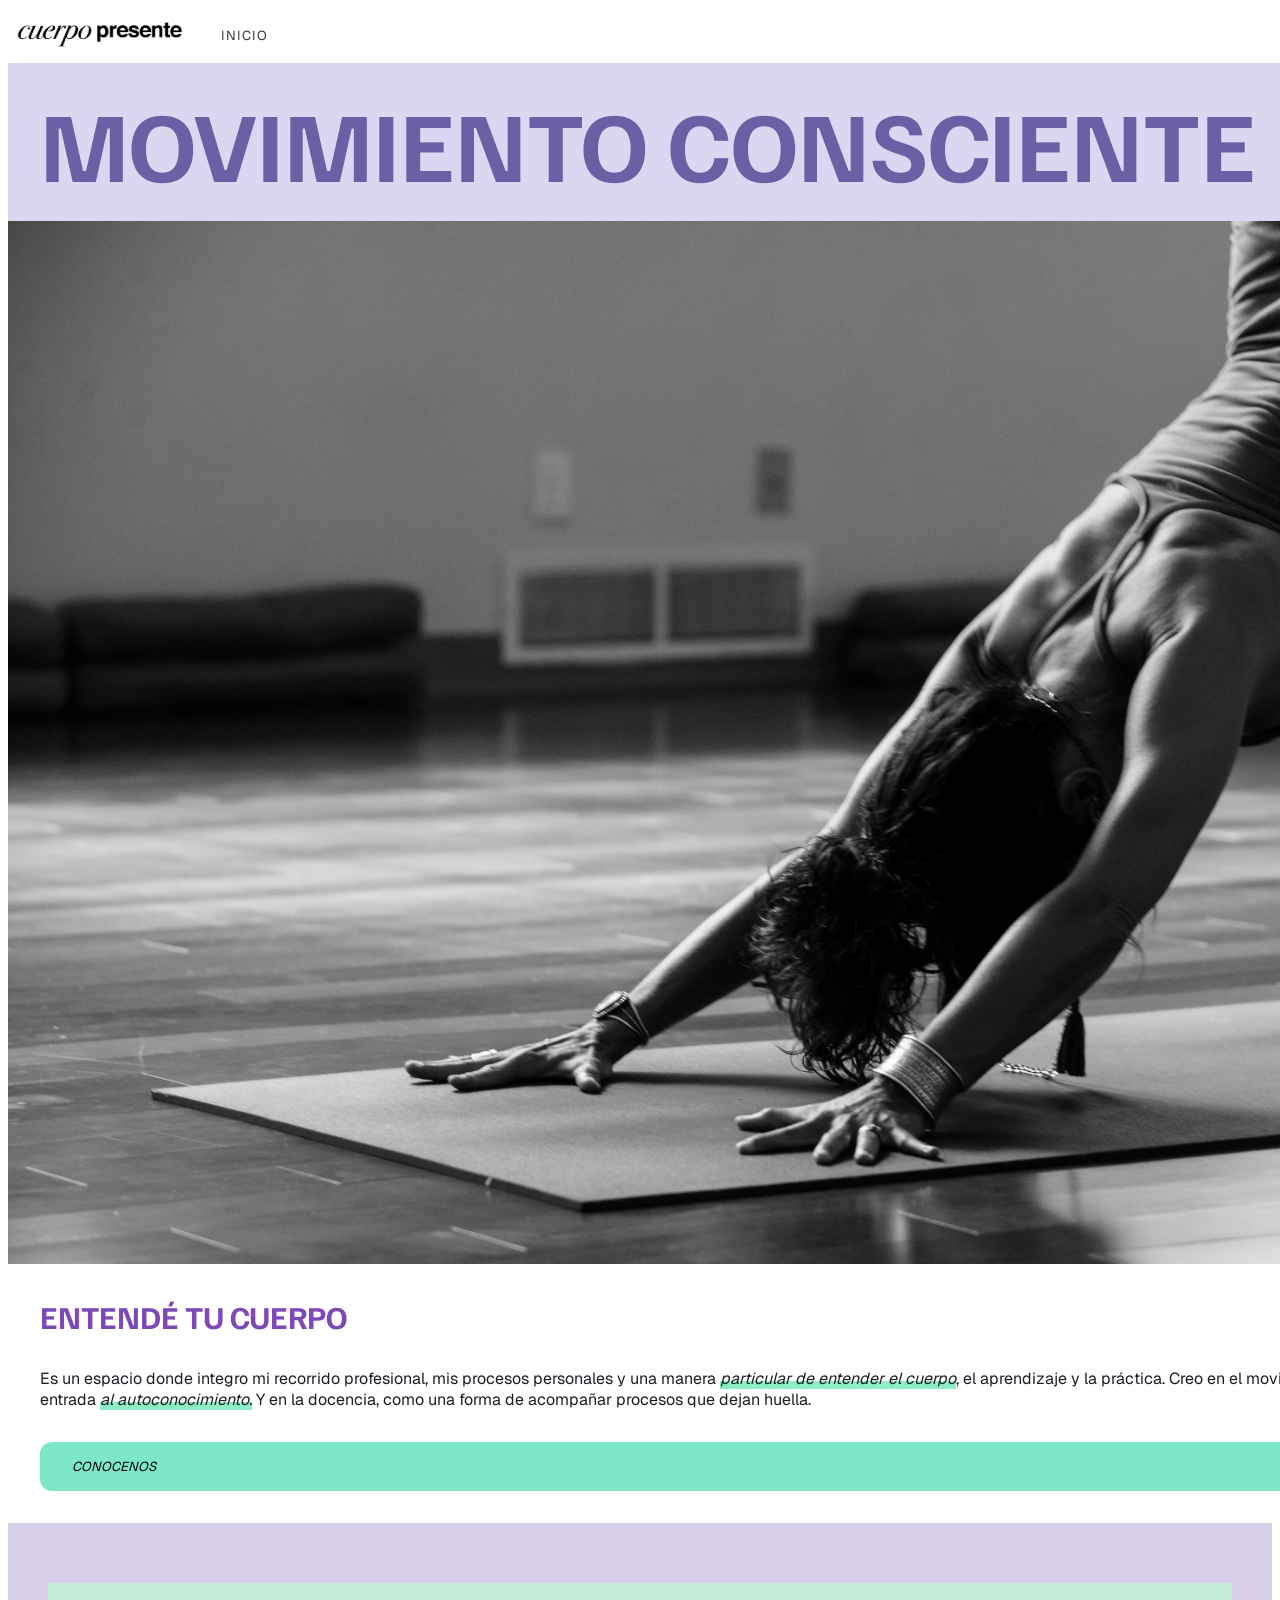
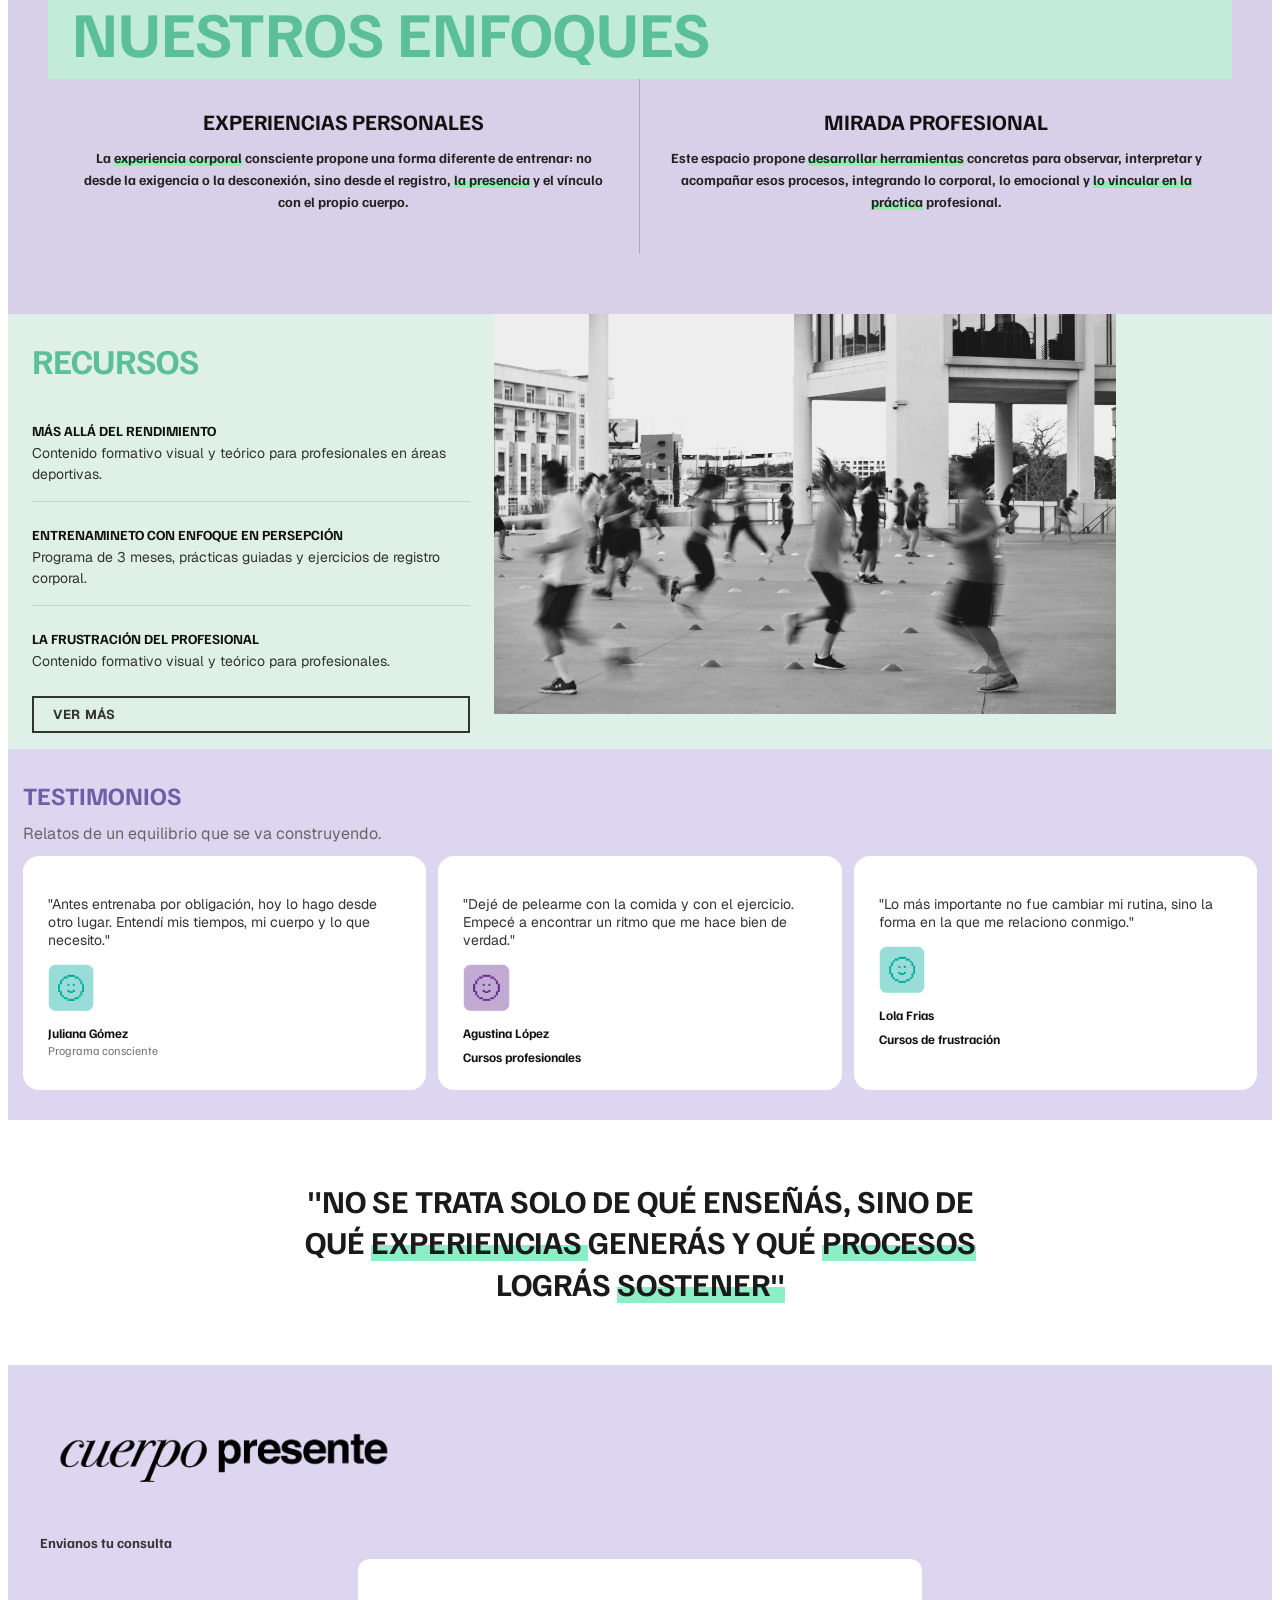
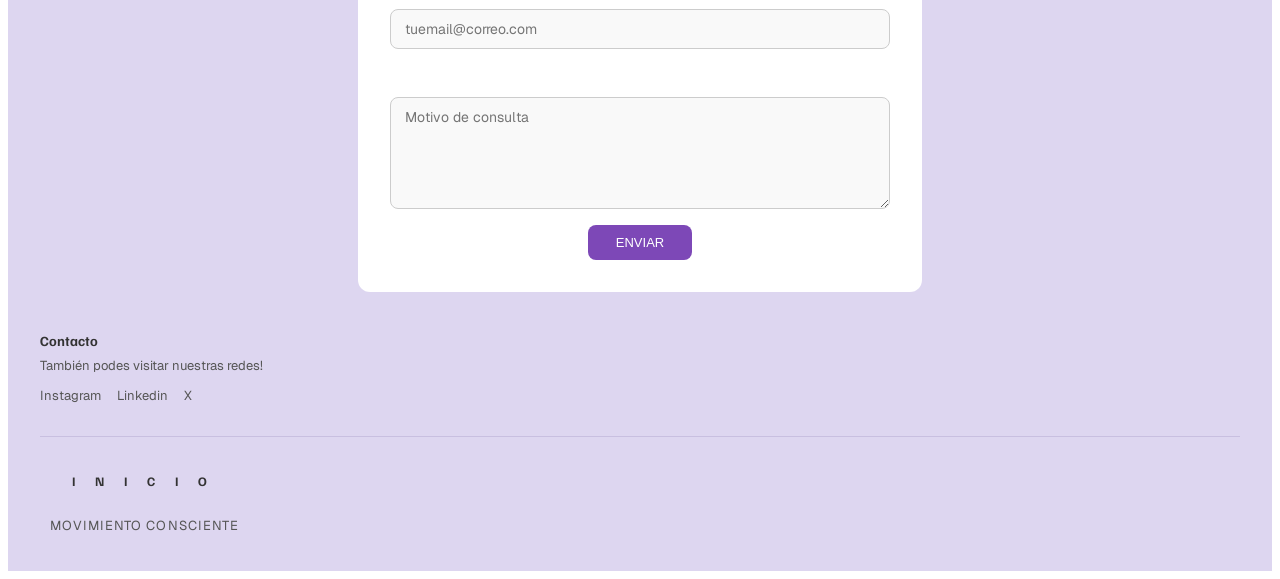
==== index.html @ edbba6b6 "Update index.html" ====
<!DOCTYPE html>
<html lang = "es">
    <head>
        <meta charset = "UTF-8">
        <title>cuerpo presente</title>
        <link rel="stylesheet" href="estilos.css">
    </head>
    <body> 
        <header>
              <div id="logo"> 
              <a href="index.html"> <img src="img/logocuerpo-01.png" width="auto" height="50" alt="logo cuerpo presente">  </a> 
                   </div>
           <nav>
               <ul>
            <li> <a href= "index.html"> Inicio </a></li>
             <li> <a href= "nosotros/indexnosotros.html">  Contenidos  </a></li>
             <li><a id= "archivocarpeta" href= "agenda/indexagenda.html"> Agenda </a></li>
                </ul>
            </nav>
         
        </header>
        <main>
         <section id="movimiento">
  <h1>Movimiento consciente</h1>

  <div class="mov-contenido">
    <img id="imagenmov" src="img/ginny-rose-stewart-UxkcSzRWM2s-unsplash.jpg" alt="yoga">

    <div class="mov-texto">
      <h3>Entendé tu cuerpo</h3>
      <p>Es un espacio donde integro mi recorrido profesional, mis procesos personales y una manera <em> particular de entender el cuerpo</em>, el aprendizaje y la práctica.
Creo en el movimiento como una puerta de entrada <em> al autoconocimiento.</em> Y en la docencia, como una forma de acompañar procesos que dejan huella.</p>
      <a class="destacado" href="nosotros/indexnosotros.html">Conocenos</a>
    </div>
  </div>
</section>
          <section id="nuestros">
         <h2> Nuestros enfoques</h2>
        
            <h3> Experiencias personales</h3>
            <p> La <em> experiencia corporal</em> consciente propone una forma diferente de entrenar: no desde la exigencia o la desconexión, sino desde el registro, <em> la presencia</em> y el vínculo con el propio cuerpo.</P>
            <h3> Mirada profesional</h3>
            <p> Este espacio propone <em class="subrayado"> desarrollar herramientas</em> concretas para observar, interpretar y acompañar esos procesos, integrando lo corporal, lo emocional y <em> lo vincular en la práctica</em> profesional.</p>
          </section>
            
                <section id="recursos">
  <h3>Recursos</h3>

  <h4>Más allá del rendimiento</h4>
  <p>Contenido formativo visual y teórico para profesionales en áreas deportivas.</p>
  <hr>
  <h4>entrenamineto con enfoque en persepción</h4>
  <p>Programa de 3 meses, prácticas guiadas y ejercicios de registro corporal.</p>
  <hr>
  <h4>La frustración del profesional</h4>
  <p>Contenido formativo visual y teórico para profesionales.</p>
  <a href="nosotros/indexnosotros.html">Ver más</a>

  <img id="recursosimagen" src="img/morgan-von-gunten-F8Mr6w3XS0Q-unsplash.jpg" width="auto" height="150" alt="imagen ejercicio grupal movimiento">
</section>
        
              
         
<section id="testimonios">
  <h3>Testimonios</h3>
  <p>Relatos de un equilibrio que se va construyendo.</p>

  <div>
    <p>"Antes entrenaba por obligación, hoy lo hago desde otro lugar. Entendí mis tiempos, mi cuerpo y lo que necesito."</p>
    <img src="img/caritas-02.png" width="auto" height="50" alt="carita sonriente">
    <h6>Juliana Gómez</h6>
    <h5>Programa consciente</h5>
  </div>

  <div>
    <p>"Dejé de pelearme con la comida y con el ejercicio. Empecé a encontrar un ritmo que me hace bien de verdad."</p>
    <img src="img/caritas-03.png" width="auto" height="50" alt="carita sonriente">
    <h6>Agustina López</h6>
    <h6>Cursos profesionales</h6>
  </div>

  <div>
    <p>"Lo más importante no fue cambiar mi rutina, sino la forma en la que me relaciono conmigo."</p>
    <img src="img/caritas-02.png" width="auto" height="50" alt="carita sonriente">
    <h6>Lola Frias</h6>
    <h6>Cursos de frustración</h6>
  </div>

</section>
         
      <section id="frase">
        <p> "No se trata solo de qué enseñás, sino de qué <em> experiencias </em> generás y qué <em> procesos </em> lográs <em> sostener"</em></p>
    </section>   
    </main>
        <footer> 
       
           <a href="index.html"> <img src ="img/logocuerpo-01.png" width="auto" height="100" alt="logo"></img> </a>
            <h4> Envianos tu consulta</h4>
                    <form action="https://formspree.io/f/{YOUR_FORM_ID}" method="POST" novalidate>
              <label for="email"></label> <br>
              <input type="email" id="email" name="email" placeholder="tuemail@correo.com" required><br><br>
            
              <label for="message"></label> <br>
              <textarea id="message" name="message" rows="5" placeholder="Motivo de consulta" required></textarea>
            
              <button type="submit">Enviar</button>
            </form>    
               <h4> Contacto</h4> <p> También podes visitar nuestras redes!</p>
         <ul>
         <li> <a href="https://www.instagram.com/cuerpopresente_/" target="_blank"> Instagram </a></li>
         <li> <a href="https://www.instagram.com/cuerpopresente_/" target="_blank"> Linkedin </a></li>
         <li> <a href="https://www.instagram.com/cuerpopresente_/" target="_blank"> X </a></li>
         </ul>
                <nav id="footer">
            <ul> 
                <li> <a href="index.html"> Inicio </a>
                <ul> 
                    <li> <a href="#movimiento"> Movimiento consciente </a></Li>
                    <li> <a href="#nuestros">Nuestros enfoques  </a></li>
                    <li> <a href="#recursos">Recursos  </a></li>
                    <li> <a href="#testimonios"> Testimonios  </a></li>
                </ul></li>
                <Li><a href="nosotros/indexnosotros.html"> Contenidos </a>
              </Li>
                   </Li>
                 <Li> <a href="agenda/indexagenda.html"> Agenda  </a>
                </Li>
            </ul>
                </nav>           
        </footer>
     </body>
    
</html>
---- estilos.css ----
/* comentarios */
@import url('https://fonts.googleapis.com/css2?family=Familjen+Grotesk:ital,wght@0,400..700;1,400..700&family=Geist:wght@100..900&display=swap');
/*regla de estilos- normas elijo con selector y le doy estilo
selector { 
propiedad: valor;
propiedad: valor;
} */

/*movile*/

#logo {
  display: flex;
  align-items: center;
}

/*nav*/
.bar {
  display: block;
  width: 22px;
  height: 2px;
  padding: 10px 10px;
}
.nav-menu {
  max-height: 0;
  overflow: hidden;
}

/* movimiento */
#movimiento h1 { 
  background-color: #ddd6f0;
  color: #6b5fa6;
  font-size: 20px;
  font-weight: 900;
  text-transform: uppercase;
  margin:20px;
  padding: 16px 32px;
}
.mov-contenido {
  display: grid;
  flex-direction: row;
}

#imagenmov {
  width: 100%;
  object-fit: cover;
  filter: grayscale(100%);
  display: block;
  object-fit: scale-down;
  object-position: top;
  justify-content: flex-start;

}
.mov-texto {
  padding: 32px;
  display: flex;
  flex-direction: row;
  justify-content: center;
  gap: 16px;
}
#movimiento h3 {
  font-size: 16px;
  font-weight: 900;
  text-transform: uppercase;
  margin: 0;
}
#movimiento em { box-shadow: inset 0 -0.5em 0 0 #8beeC5; }
#movimiento a {
  display: inline-block;
  background-color: #7de8c8;
  color: #000;
  font-size: small;
  text-transform: uppercase;
  padding: 16px 32px;
  border-radius: 12px;
  align-self: flex-start;
}




/*desktop*/
/*agrupacion sectores*/
h1 , h2, h3, h4, h5, h6 {
  color: rgb(125, 72, 183);
  
    font-family: "Familjen Grotesk", sans-serif;
}
header {

  display: flex;
  align-items: center;
  justify-content: space-between;
}

#logo {
  display: flex;
  align-items: center;
}

nav ul { min-width: 1500px;
  display: flex;
  list-style: none;
  margin: 0;
  padding: 0;
}

nav ul li a {min-width: 1500px;
  display: block;
  padding: 12px 32px;
  font-size: 13px;
  letter-spacing: 0.08em;
  text-transform: uppercase;
  text-decoration: none;
  color: #333;
  white-space: nowrap;
}

nav ul li a:hover {min-width: 1500px;
  color: #666;
}

nav ul li a#archivocarpeta {min-width: 1500px;
  background-color: rgba(139, 238, 197, 1);
  border-radius: 8px;
  color: #054035;
  font-weight: 500;
}

/* movimiento */
#movimiento h1 {min-width: 1500px;
  background-color: #ddd6f0;
  color: #6b5fa6;
  font-size: 100px;
  font-weight: 900;
  text-transform: uppercase;
  margin: 0;
  padding: 16px 32px;
}
.mov-contenido {min-width: 1500px;
  display: grid;
  flex-direction: column;
}

#imagenmov {min-width: 1500px;
  width: 100%;
  height: 100%;
  object-fit: cover;
  filter: grayscale(100%);
  display: block;
}

.mov-texto {min-width: 1500px;
  padding: 32px;
  display: flex;
  flex-direction: column;
  justify-content: center;
  gap: 16px;
}
#movimiento h3 {min-width: 1500px;
  font-size: 32px;
  font-weight: 900;
  text-transform: uppercase;
  margin: 0;
}
#movimiento em { box-shadow: inset 0 -0.5em 0 0 #8beeC5; }
#movimiento a {min-width: 1500px;
  display: inline-block;
  background-color: #7de8c8;
  color: #000;
  font-size: small;
  text-transform: uppercase;
  padding: 16px 32px;
  border-radius: 12px;
  align-self: flex-start;
}

/* nuestros */
#nuestros {
  display: grid;
  grid-template-columns: 1fr 1fr;
  grid-template-rows: auto auto;
  background-color: #d8d0e8;
}

#nuestros h2 {
  grid-column: 1 / -1;
  grid-row: 1;
  background-color: #c2ecd9;
  color: #5abf9a;
  font-size: 64px;
  font-weight: 900;
  text-transform: uppercase;
  margin: 0;
  padding: 16px 24px;
  line-height: 1;
  text-align: left;
}

#nuestros h3:nth-of-type(1) {
  grid-column: 1;
  grid-row: 2;
  padding: 28px 28px 12px;
  border-right: 1px solid #b0a8c4;
  font-size: 22px;
  font-weight: 900;
  text-transform: uppercase;
  color: #111;
  margin: 0;
}

#nuestros p:nth-of-type(1) {
  grid-column: 1;
  grid-row: 3;
  padding: 0 28px 40px;
  border-right: 1px solid #b0a8c4;
  font-size: 14px;
  color: #222;
  margin: 0;
  line-height: 1.6;
  text-transform: none;
}
/*nth-of-type -- a cual de los h responde*/
#nuestros h3:nth-of-type(2) {
  grid-column: 2;
  grid-row: 2;
  padding: 28px 28px 12px;
  font-size: 22px;
  font-weight: 900;
  text-transform: uppercase;
  color: #111;
  margin: 0;
}

#nuestros p:nth-of-type(2) {
  grid-column: 2;
  grid-row: 3;
  padding: 0 28px 40px;
  font-size: 14px;
  color: #222;
  margin: 0;
  line-height: 1.6;
  text-transform: none;
}


#nuestros em {
  box-shadow: inset 0 -0.5em 0 0 rgba(139, 238, 179, 1); 
}

/* recursos */
#recursos {
  display: grid;
  grid-template-columns: 1fr 1.6fr;
  background-color: #dff0e8;
  grid-template-rows: auto;
}

#recursos h3 {
  color: #5abf9a;
  font-size: 35px;
  font-weight: 900;
  text-transform: uppercase;
  margin: 0;
  padding: 24px;
  grid-column: 1;
}

#recursos h4 {
  font-weight: 900;
  text-transform: uppercase;
  font-size: 14px;
  color: #111;
  margin: 0;
  padding: 16px 24px 4px;
  grid-column: 1;
}

#recursos p {
  font-size: 14px;
  color: #333;
  margin: 0;
  line-height: 1.5;
  padding: 0 24px 8px;
  grid-column: 1;
}

#recursos hr {
  border: none;
  border-top: 1px solid #b8d9cb;
  margin: 8px 24px;
  grid-column: 1;
}

#recursos a {
  display: inline-block;
  padding: 8px 19px;
  border: 2px solid #333;
  color: #333;
  font-weight: bold;
  font-size: 13px;
  letter-spacing: 0.05em;
  text-transform: uppercase;
  margin: 16px 24px;
  grid-column: 1;
}

#recursosimagen {
  grid-column: 2;
  grid-row: 1 / 99;
  width: 80%;
  height: 70%;
  object-fit: cover;
  filter: grayscale(100%);
  min-height: 400px;
  display: block;
}

/* testimonio*/
#testimonios {
  background-color: #ddd6f0;
  padding: 30px 15px;
  display: grid;
  grid-template-columns: 1fr 1fr 1fr;
  gap: 12px;
}
#testimonios h3 {
  grid-column: 1 / -1;
  font-size: 25px;
  font-weight: 900;
  color: #6b5fa6;
  margin: 0;
  text-transform:uppercase;
}
#testimonios > p {
  grid-column: 1 / -1;
  color: #666;
  margin: 0;
}
#testimonios > div {
  background: white;
  border-radius: 16px;
  padding: 25px;
}
#testimonios div p { font-size: 14px; color: #333; }
#testimonios div h6 { font-size: 13px; color: #111; margin: 8px 0 0; }
#testimonios div h5 { font-size: 12px; color: #777; font-weight: 400; margin: 2px 0 0; }

/*frase*/
section:has(> p > em) {
  padding: 60px 40px;
  text-align: center;
}
section:has(> p > em) p {
  font-size: clamp(20px, 3vw, 32px);
  font-weight: 700;
  font-family: "Familjen Grotesk", sans-serif;
  color: #1a1a1a;
  line-height: 1.3;
  max-width: 700px;
  margin: 0 auto;
  text-transform: uppercase;
}
section:has(> p > em) em {
  font-style: normal;
  box-shadow: inset 0 -0.5em 0 0 rgb(139, 238, 197,1); }

/* FOOTER */
footer {
  background-color: #ddd6f0;
  padding: 40px 32px 24px;
}

footer > a { display: block; margin-bottom: 24px; }

footer form {
  background: #fff;
  border-radius: 12px;
  padding: 32px;
  max-width: 500px;
  margin: 0 auto 40px;
}

footer input, footer textarea {
  width: 100%;
  padding: 10px 14px;
  border: 1px solid #ccc;
  border-radius: 8px;
  font-family: "Geist", sans-serif;
  font-size: 14px;
  background: #f9f9f9;
  margin-bottom: 12px;
  box-sizing: border-box;
}

footer textarea { resize: vertical; min-height: 80px; }

footer button {
  background-color: #7d48b7;
  color: #fff;
  border: none;
  border-radius: 8px;
  padding: 10px 28px;
  font-size: 13px;
  cursor: pointer;
  text-transform: uppercase;
  display: block;
  margin: 0 auto;
}

/* Contacto + redes (están sueltos antes del #footer) */
footer > h4 {
  font-family: "Familjen Grotesk", sans-serif;
  font-weight: 700;
  font-size: 14px;
  color: #333;
  margin: 0 0 8px;
}

footer > p {
  font-size: 13px;
  color: #555;
  margin: 0 0 12px;
}

footer > ul {
  display: flex;
  gap: 16px;
  padding: 0;
  margin: 0 0 32px;
}

footer > ul li a {
  font-size: 13px;
  color: #555;
}

/* Nav del footer */
#footer {
  background-color: #ddd6f0;
  border-top: 1px solid #c8bfe0;
  padding-top: 24px;
}

#footer > ul {
  display: grid;
  grid-template-columns: 1fr 1fr 1fr;
  gap: 24px;
  padding: 0;
  margin: 0;
}

#footer > ul > li > a {
  font-family: "Familjen Grotesk", sans-serif;
  font-size: 13px;
  font-weight: 700;
  text-transform: uppercase;
  letter-spacing: 20px;
  color: #333;
  display: block;
  margin-bottom: 8px;
    flex-direction: column;
}

#footer > ul > li > ul {
  padding: 5px;
  margin: 5px;
}

#footer > ul > li > ul > li > a {
  font-size: 13px;
  color: #555;
  display: block;
  padding: 3px 0;
}

/* clases */
p {
  color: rgb(31, 27, 36);
 
    font-family: "Geist", sans-serif;
}

a {
  color: rgb(31, 27, 36);
   text-decoration: none;
   font-family: "Geist", sans-serif;
}
/*selector li*/
#arcvhivocarpeta {
  color: rgb(38, 35, 43);
  font-size: 25px;  
  
}
ul{
  color: rgb(38, 35, 43);
  list-style: none;}
.destacado { font-style: oblique; }
.subrayado { box-shadow: inset 0 -0.5em 0 0 rgba(139, 238, 179, 1); }
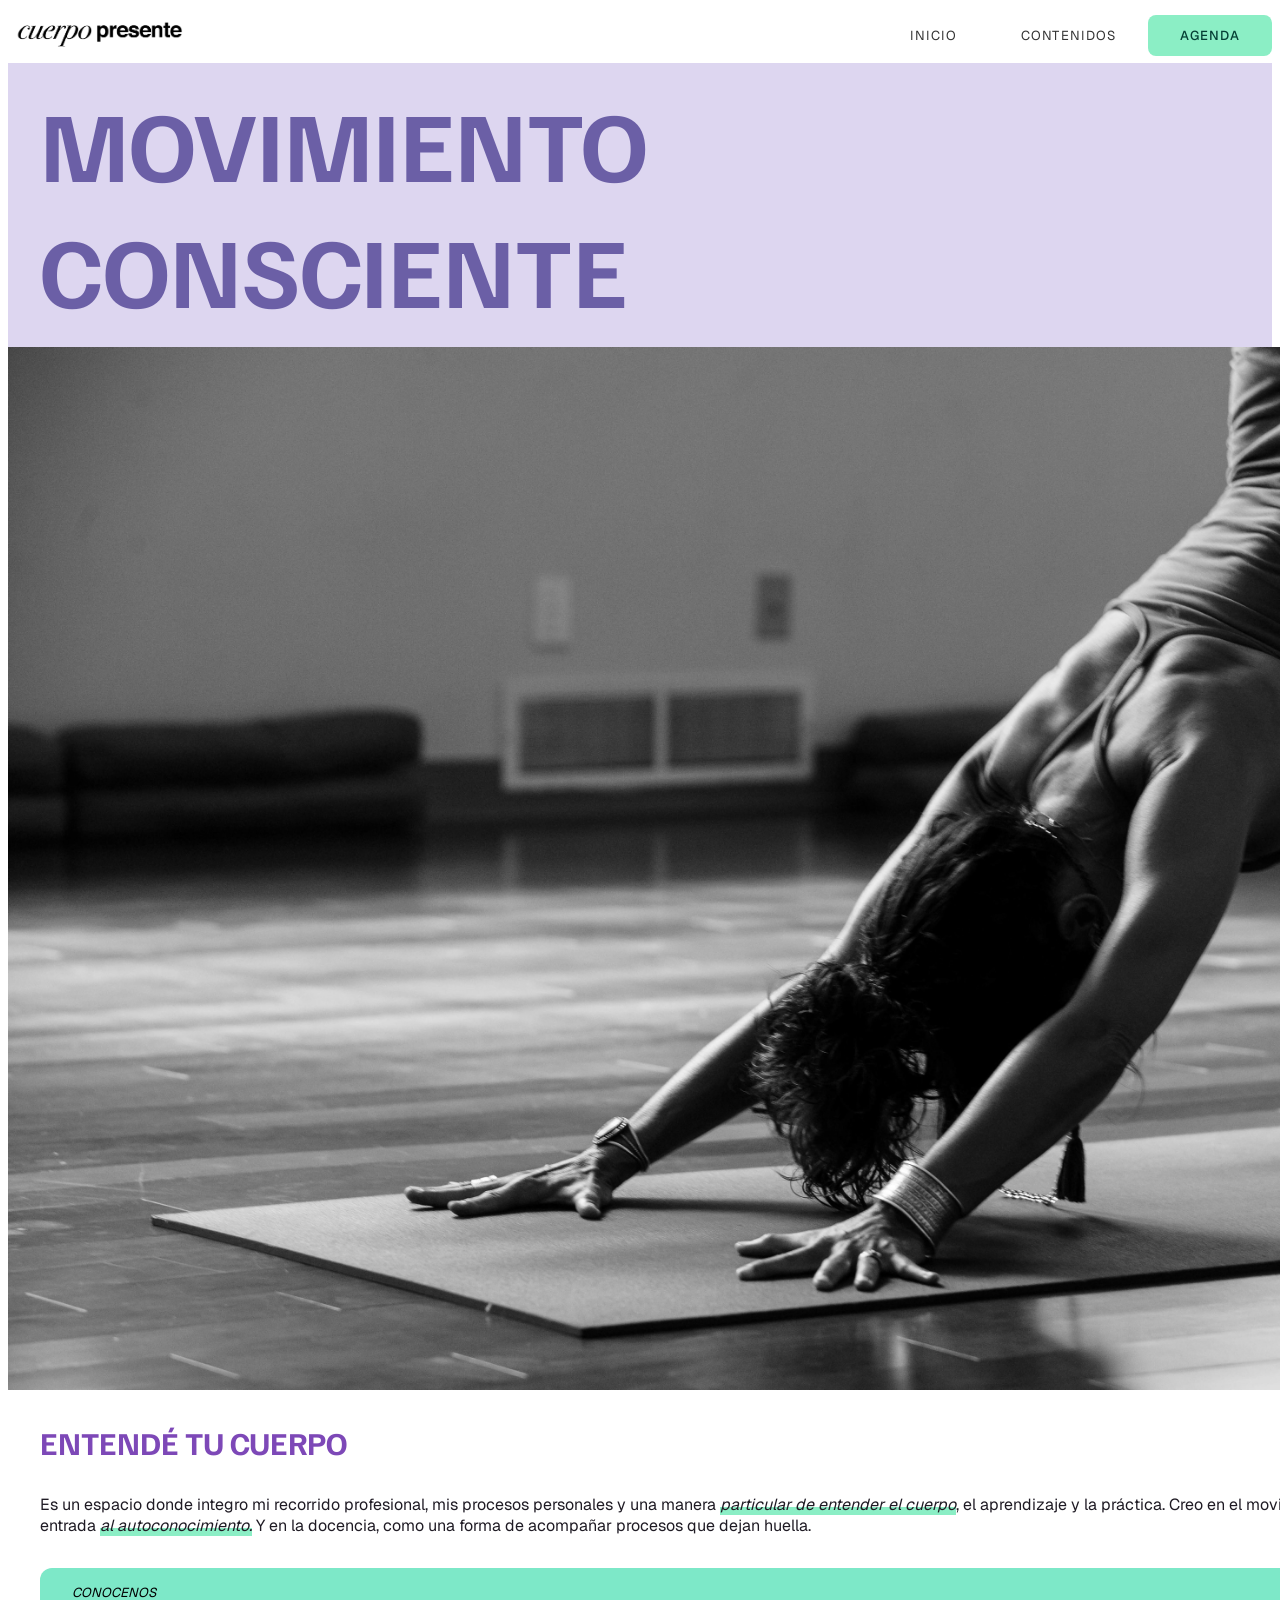
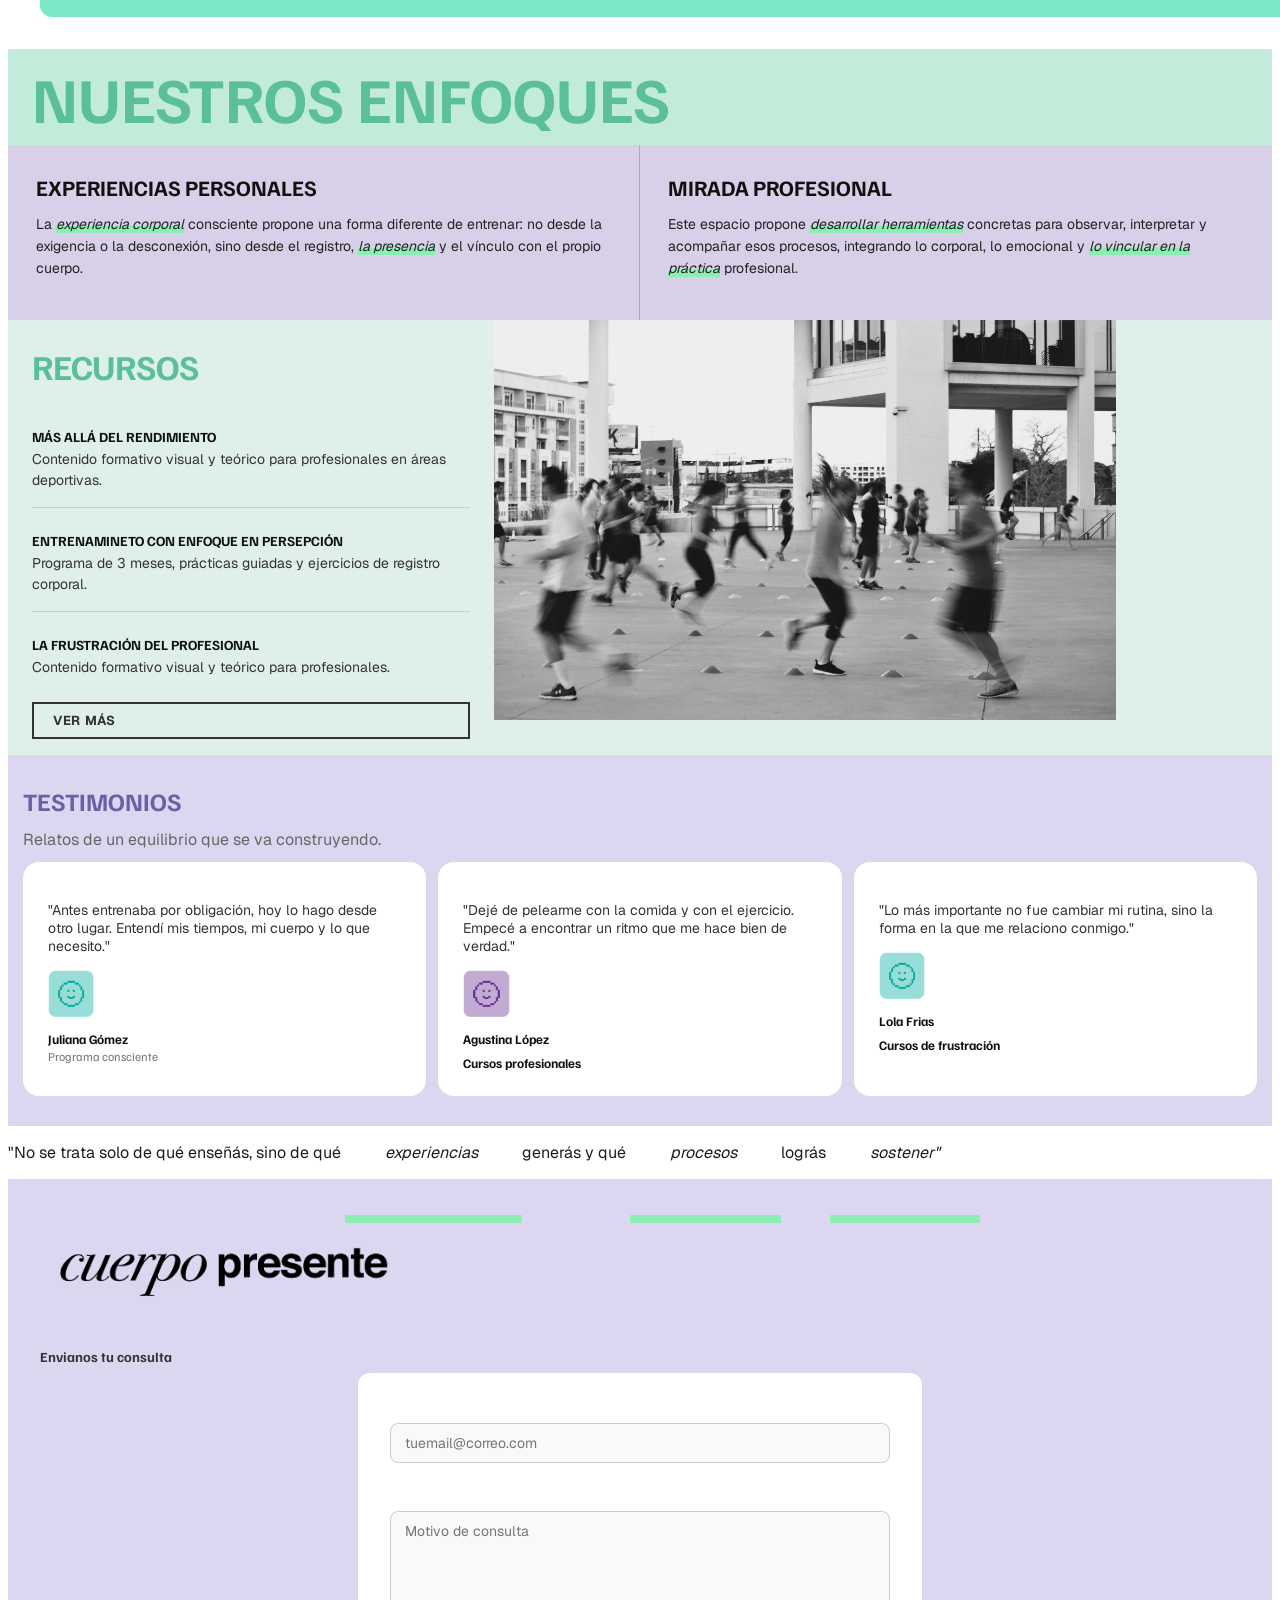
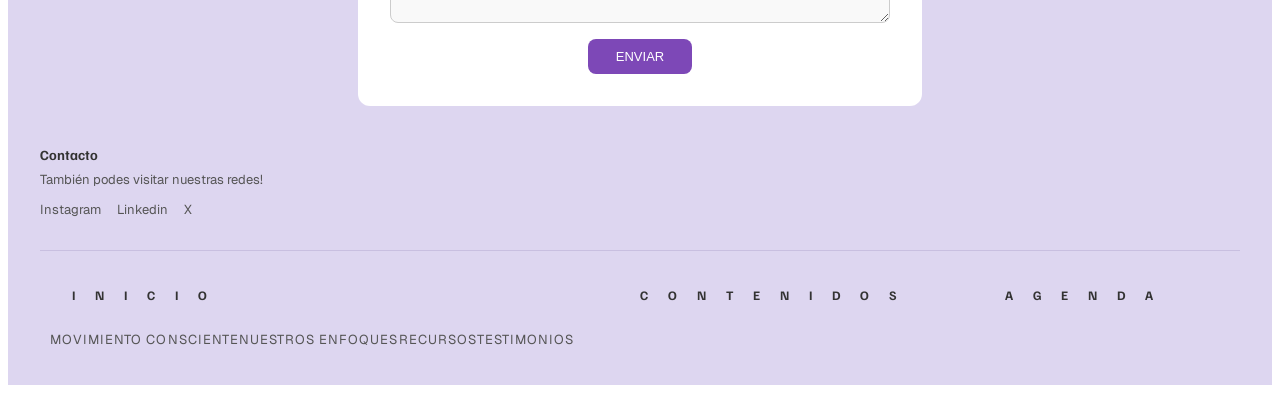
==== commit 749c935f: "meta" ====
--- a/index.html
+++ b/index.html
@@ -4,6 +4,7 @@
         <meta charset = "UTF-8">
         <title>cuerpo presente</title>
         <link rel="stylesheet" href="estilos.css">
+        <meta name="viewport" content="width=device-width, initial-scale=1" />
     </head>
     <body> 
         <header>
--- a/estilos.css
+++ b/estilos.css
@@ -1,30 +1,159 @@
 /* comentarios */
 @import url('https://fonts.googleapis.com/css2?family=Familjen+Grotesk:ital,wght@0,400..700;1,400..700&family=Geist:wght@100..900&display=swap');
+
 /*regla de estilos- normas elijo con selector y le doy estilo
 selector { 
 propiedad: valor;
 propiedad: valor;
 } */
 
+/* clases */
+p {
+  color: rgb(31, 27, 36);
+ 
+    font-family: "Geist", sans-serif;
+}
+
+a {
+  color: rgb(31, 27, 36);
+   text-decoration: none;
+   font-family: "Geist", sans-serif;
+}
+/*selector li*/
+#arcvhivocarpeta {
+  color: rgb(38, 35, 43);
+  font-size: 25px;  
+  
+}
+ul{
+  color: rgb(38, 35, 43);
+  list-style: none;}
+.destacado { font-style: oblique; }
+.subrayado { box-shadow: inset 0 -0.5em 0 0 rgba(139, 238, 179, 1); }
+em {box-shadow: inset 0 -0.5em 0 0 rgba(139, 238, 179, 1); }
+strong { font-weight: 500; font-family: familjen grotesk, sans-serif; color: rgb(38, 35, 43); }
+/*agrupacion sectores*/
+h1 , h2, h3, h4, h5, h6 {
+  color: rgb(125, 72, 183);
+  
+    font-family: "Familjen Grotesk", sans-serif;
+}
+
+
+header {
+
+  display: flex;
+  align-items: center;
+  justify-content: space-between;
+}
+
+#logo {
+  display: flex;
+  align-items: center;
+}
+
+nav ul { 
+  display: flex;
+  list-style: none;
+  margin: 0;
+  padding: 0;
+}
+
+nav ul li a {
+  display: block;
+  padding: 12px 32px;
+  font-size: 13px;
+  letter-spacing: 0.08em;
+  text-transform: uppercase;
+  text-decoration: none;
+  color: #333;
+  white-space: nowrap;
+}
+
+nav ul li a:hover {
+  color: #666;
+}
+
+nav ul li a#archivocarpeta {
+  background-color: rgba(139, 238, 197, 1);
+  border-radius: 8px;
+  color: #054035;
+  font-weight: 500;
+}
+
+/* Contacto + redes (están sueltos antes del #footer) */
+footer > h4 {
+  font-family: "Familjen Grotesk", sans-serif;
+  font-weight: 700;
+  font-size: 14px;
+  color: #333;
+  margin: 0 0 8px;
+}
+
+footer > p {
+  font-size: 13px;
+  color: #555;
+  margin: 0 0 12px;
+}
+
+footer > ul {
+  display: flex;
+  gap: 16px;
+  padding: 0;
+  margin: 0 0 32px;
+}
+
+footer > ul li a {
+  font-size: 13px;
+  color: #555;
+}
+
+/* Nav del footer */
+#footer {
+  background-color: #ddd6f0;
+  border-top: 1px solid #c8bfe0;
+  padding-top: 24px;
+}
+
+#footer > ul {
+  display: grid;
+  grid-template-columns: 1fr 1fr 1fr;
+  gap: 24px;
+  padding: 0;
+  margin: 0;
+}
+
+#footer > ul > li > a {
+  font-family: "Familjen Grotesk", sans-serif;
+  font-size: 13px;
+  font-weight: 700;
+  text-transform: uppercase;
+  letter-spacing: 20px;
+  color: #333;
+  display: block;
+  margin-bottom: 8px;
+    flex-direction: column;
+}
+
+#footer > ul > li > ul {
+  padding: 5px;
+  margin: 5px;
+}
+
+#footer > ul > li > ul > li > a {
+  font-size: 13px;
+  color: #555;
+  display: block;
+  padding: 3px 0;
+}
+
+
+
+
+
+@media (min-width: 200px) {
+  /* Aquí van los estilos para pantallas de escritorio */
 /*movile*/
-
-#logo {
-  display: flex;
-  align-items: center;
-}
-
-/*nav*/
-.bar {
-  display: block;
-  width: 22px;
-  height: 2px;
-  padding: 10px 10px;
-}
-.nav-menu {
-  max-height: 0;
-  overflow: hidden;
-}
-
 /* movimiento */
 #movimiento h1 { 
   background-color: #ddd6f0;
@@ -34,10 +163,11 @@
   text-transform: uppercase;
   margin:20px;
   padding: 16px 32px;
-}
+}/*ok*/
 .mov-contenido {
   display: grid;
-  flex-direction: row;
+  flex-direction: column;
+  align-items: flex-start;
 }
 
 #imagenmov {
@@ -49,7 +179,7 @@
   object-position: top;
   justify-content: flex-start;
 
-}
+}/*ok*/
 .mov-texto {
   padding: 32px;
   display: flex;
@@ -74,60 +204,72 @@
   border-radius: 12px;
   align-self: flex-start;
 }
-
-
-
-
-/*desktop*/
-/*agrupacion sectores*/
-h1 , h2, h3, h4, h5, h6 {
-  color: rgb(125, 72, 183);
-  
-    font-family: "Familjen Grotesk", sans-serif;
-}
-header {
-
-  display: flex;
-  align-items: center;
-  justify-content: space-between;
-}
-
-#logo {
-  display: flex;
-  align-items: center;
-}
-
-nav ul { min-width: 1500px;
-  display: flex;
-  list-style: none;
-  margin: 0;
-  padding: 0;
-}
-
-nav ul li a {min-width: 1500px;
-  display: block;
-  padding: 12px 32px;
-  font-size: 13px;
-  letter-spacing: 0.08em;
-  text-transform: uppercase;
-  text-decoration: none;
-  color: #333;
-  white-space: nowrap;
-}
-
-nav ul li a:hover {min-width: 1500px;
-  color: #666;
-}
-
-nav ul li a#archivocarpeta {min-width: 1500px;
-  background-color: rgba(139, 238, 197, 1);
-  border-radius: 8px;
-  color: #054035;
-  font-weight: 500;
-}
+}
+
+/*nosotros*/
+/*body*/
+#nosotros h1 {
+background-color: rgba(149, 122, 170, 1);
+color: rgba(222,213,232, 1);
+font-size: 50px;
+font-weight: 900;
+text-transform: uppercase;
+margin-block: 10px;
+display: block;
+align-items: center;
+padding: 12px;
+margin-block-end: 0px;
+} /*ok*/
+.entende {
+display: flex;
+	flex-direction: row;
+	flex-wrap: wrap;
+	justify-content: flex-start;
+	align-items: baseline;
+	align-content: flex-start;
+}
+#nosotros img {
+  width: 100%;
+  height: 100%;
+  object-fit: cover;
+  filter: grayscale(100%);
+  display: block;
+}/*ok*/
+.intro{
+  background-color: rgba(222,213,232, 1) ;
+  display: flex;
+  flex-direction: column;
+  flex-wrap: wrap;
+	justify-content: space-evenly;
+	align-items: flex-start;
+	align-content: flex-start;
+}
+.frasemovimiento {
+  font-size: 15px;
+text-transform: uppercase;
+margin: 10px;
+display: block;
+justify-content: center;
+flex-wrap: wrap;
+text-align: center;
+text-transform: uppercase;
+}
+#nosotros h2 {
+  font-size: 100px;
+  font-weight: 900;
+  text-transform: uppercase;
+  margin: 0;
+}
+
+em {box-shadow: inset 0 -0.5em 0 0 rgba(139, 238, 179, 1); 
+}
+
+@media (min-width: 760px) {
+  /* Aquí van los estilos para pantallas de escritorio */
 
 /* movimiento */
-#movimiento h1 {min-width: 1500px;
+#movimiento h1 
+{
   background-color: #ddd6f0;
   color: #6b5fa6;
   font-size: 100px;
@@ -138,7 +280,7 @@
 }
 .mov-contenido {min-width: 1500px;
   display: grid;
-  flex-direction: column;
+  flex-direction: row;
 }
 
 #imagenmov {min-width: 1500px;
@@ -346,11 +488,11 @@
 #testimonios div h5 { font-size: 12px; color: #777; font-weight: 400; margin: 2px 0 0; }
 
 /*frase*/
-section:has(> p > em) {
+#frase > p > em {
   padding: 60px 40px;
   text-align: center;
 }
-section:has(> p > em) p {
+#frase> p > em > p {
   font-size: clamp(20px, 3vw, 32px);
   font-weight: 700;
   font-family: "Familjen Grotesk", sans-serif;
@@ -360,7 +502,7 @@
   margin: 0 auto;
   text-transform: uppercase;
 }
-section:has(> p > em) em {
+#frase > p > em > em {
   font-style: normal;
   box-shadow: inset 0 -0.5em 0 0 rgb(139, 238, 197,1); }
 
@@ -407,92 +549,61 @@
   margin: 0 auto;
 }
 
-/* Contacto + redes (están sueltos antes del #footer) */
-footer > h4 {
-  font-family: "Familjen Grotesk", sans-serif;
-  font-weight: 700;
-  font-size: 14px;
-  color: #333;
-  margin: 0 0 8px;
-}
-
-footer > p {
-  font-size: 13px;
-  color: #555;
-  margin: 0 0 12px;
-}
-
-footer > ul {
-  display: flex;
-  gap: 16px;
-  padding: 0;
-  margin: 0 0 32px;
-}
-
-footer > ul li a {
-  font-size: 13px;
-  color: #555;
-}
-
-/* Nav del footer */
-#footer {
-  background-color: #ddd6f0;
-  border-top: 1px solid #c8bfe0;
-  padding-top: 24px;
-}
-
-#footer > ul {
-  display: grid;
-  grid-template-columns: 1fr 1fr 1fr;
-  gap: 24px;
-  padding: 0;
-  margin: 0;
-}
-
-#footer > ul > li > a {
-  font-family: "Familjen Grotesk", sans-serif;
-  font-size: 13px;
-  font-weight: 700;
-  text-transform: uppercase;
-  letter-spacing: 20px;
-  color: #333;
-  display: block;
-  margin-bottom: 8px;
-    flex-direction: column;
-}
-
-#footer > ul > li > ul {
-  padding: 5px;
-  margin: 5px;
-}
-
-#footer > ul > li > ul > li > a {
-  font-size: 13px;
-  color: #555;
-  display: block;
-  padding: 3px 0;
-}
-
-/* clases */
-p {
-  color: rgb(31, 27, 36);
- 
-    font-family: "Geist", sans-serif;
-}
-
-a {
-  color: rgb(31, 27, 36);
-   text-decoration: none;
-   font-family: "Geist", sans-serif;
-}
-/*selector li*/
-#arcvhivocarpeta {
-  color: rgb(38, 35, 43);
-  font-size: 25px;  
-  
-}
-ul{
-  color: rgb(38, 35, 43);
-  list-style: none;}
-.destacado { font-style: oblique; }
-.subrayado { box-shadow: inset 0 -0.5em 0 0 rgba(139, 238, 179, 1); }
+
+
+/*nosotros*/
+/*body*/
+#nosotros h1 {
+background-color: rgba(149, 122, 170, 1);
+color: rgba(222,213,232, 1);
+font-size: 50px;
+font-weight: 900;
+text-transform: uppercase;
+margin-block: 10px;
+display: block;
+align-items: center;
+padding: 12px;
+margin-block-end: 0px;
+} /*ok*/
+
+.entende {
+display: flex;
+	flex-direction: row;
+	flex-wrap: wrap;
+	justify-content: flex-start;
+	align-items: baseline;
+	align-content: flex-start;
+}
+#nosotros img {
+  width: 100%;
+  height: 100%;
+  object-fit: cover;
+  filter: grayscale(100%);
+  display: block;
+}/*ok*/
+.intro{
+  background-color: rgba(222,213,232, 1) ;
+  display: flex;
+  flex-direction: column;
+  flex-wrap: wrap;
+	justify-content: space-evenly;
+	align-items: flex-start;
+	align-content: flex-start;
+}
+.frasemovimiento {
+  font-size: 15px;
+text-transform: uppercase;
+margin: 10px;
+display: block;
+justify-content: center;
+flex-wrap: wrap;
+text-align: center;
+text-transform: uppercase;
+}
+#nosotros h2 {
+  font-size: 100px;
+  font-weight: 900;
+  text-transform: uppercase;
+  margin: 0;
+}
+}
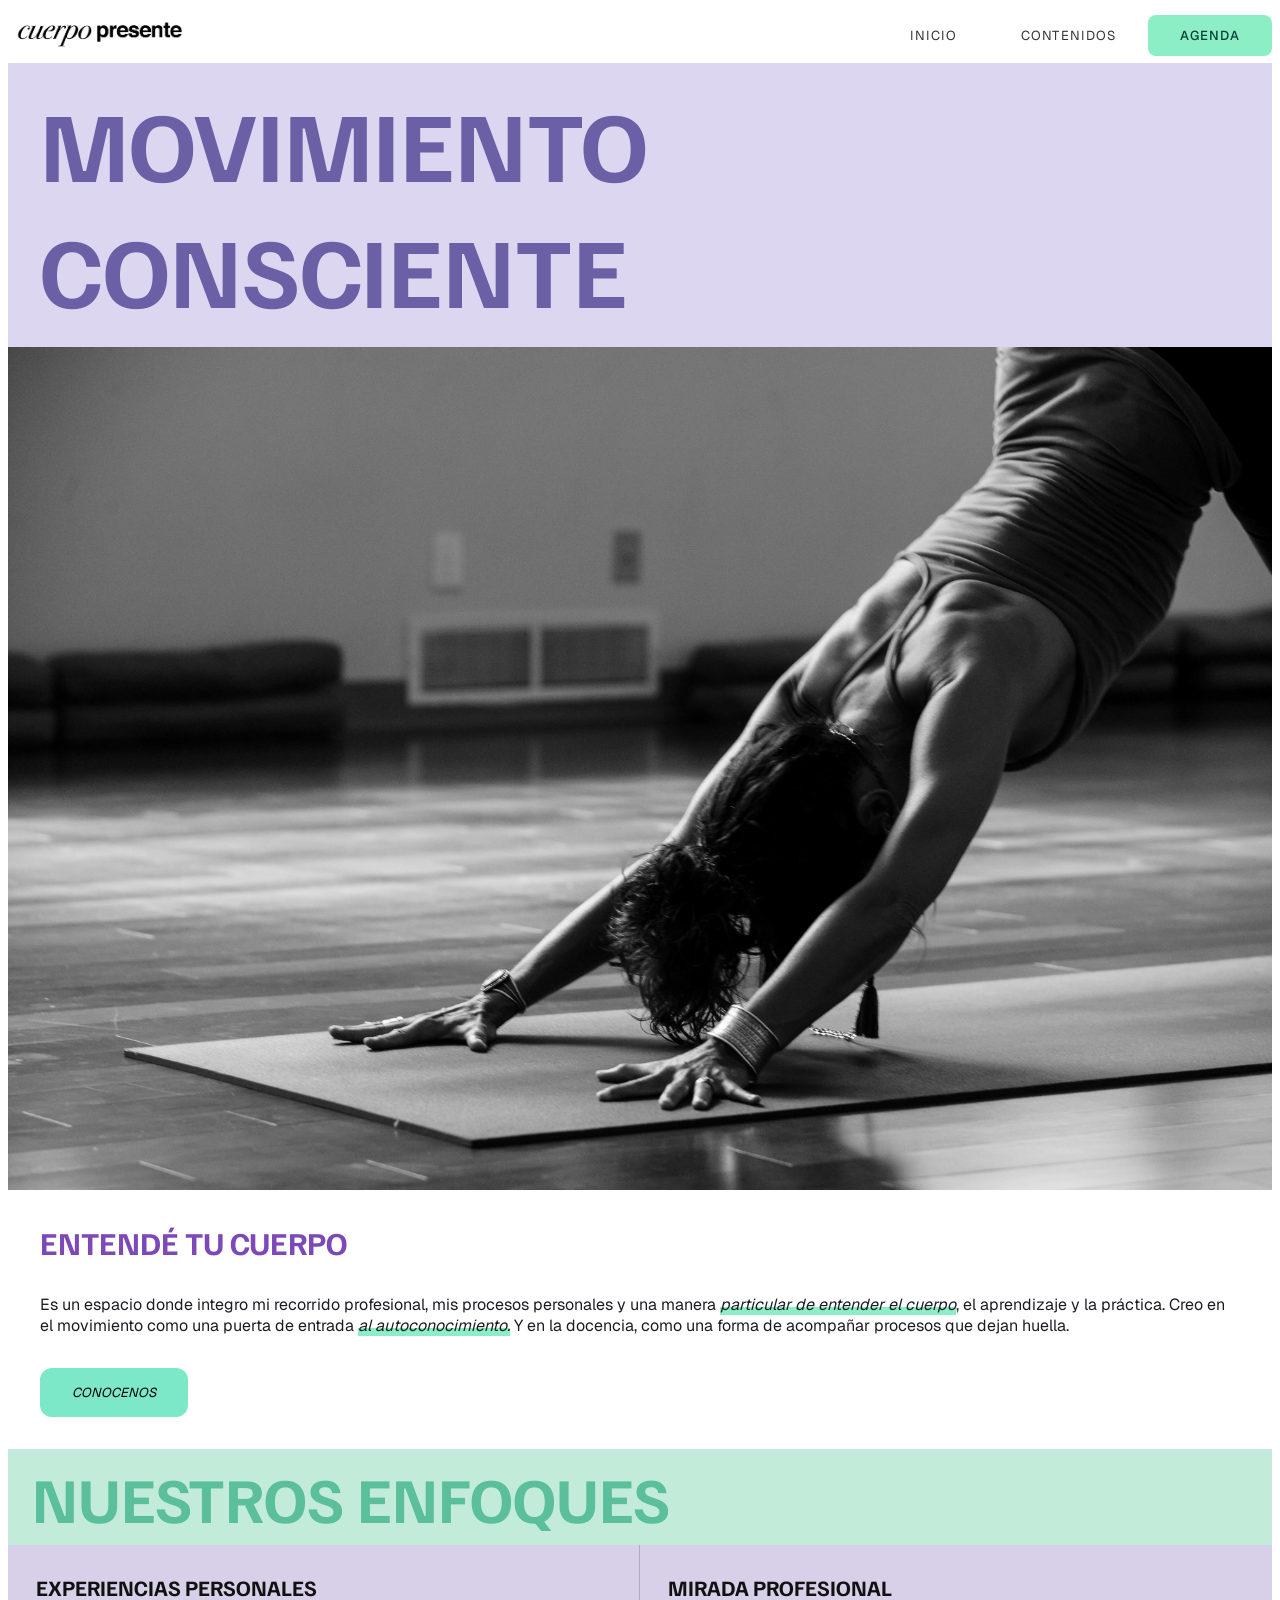
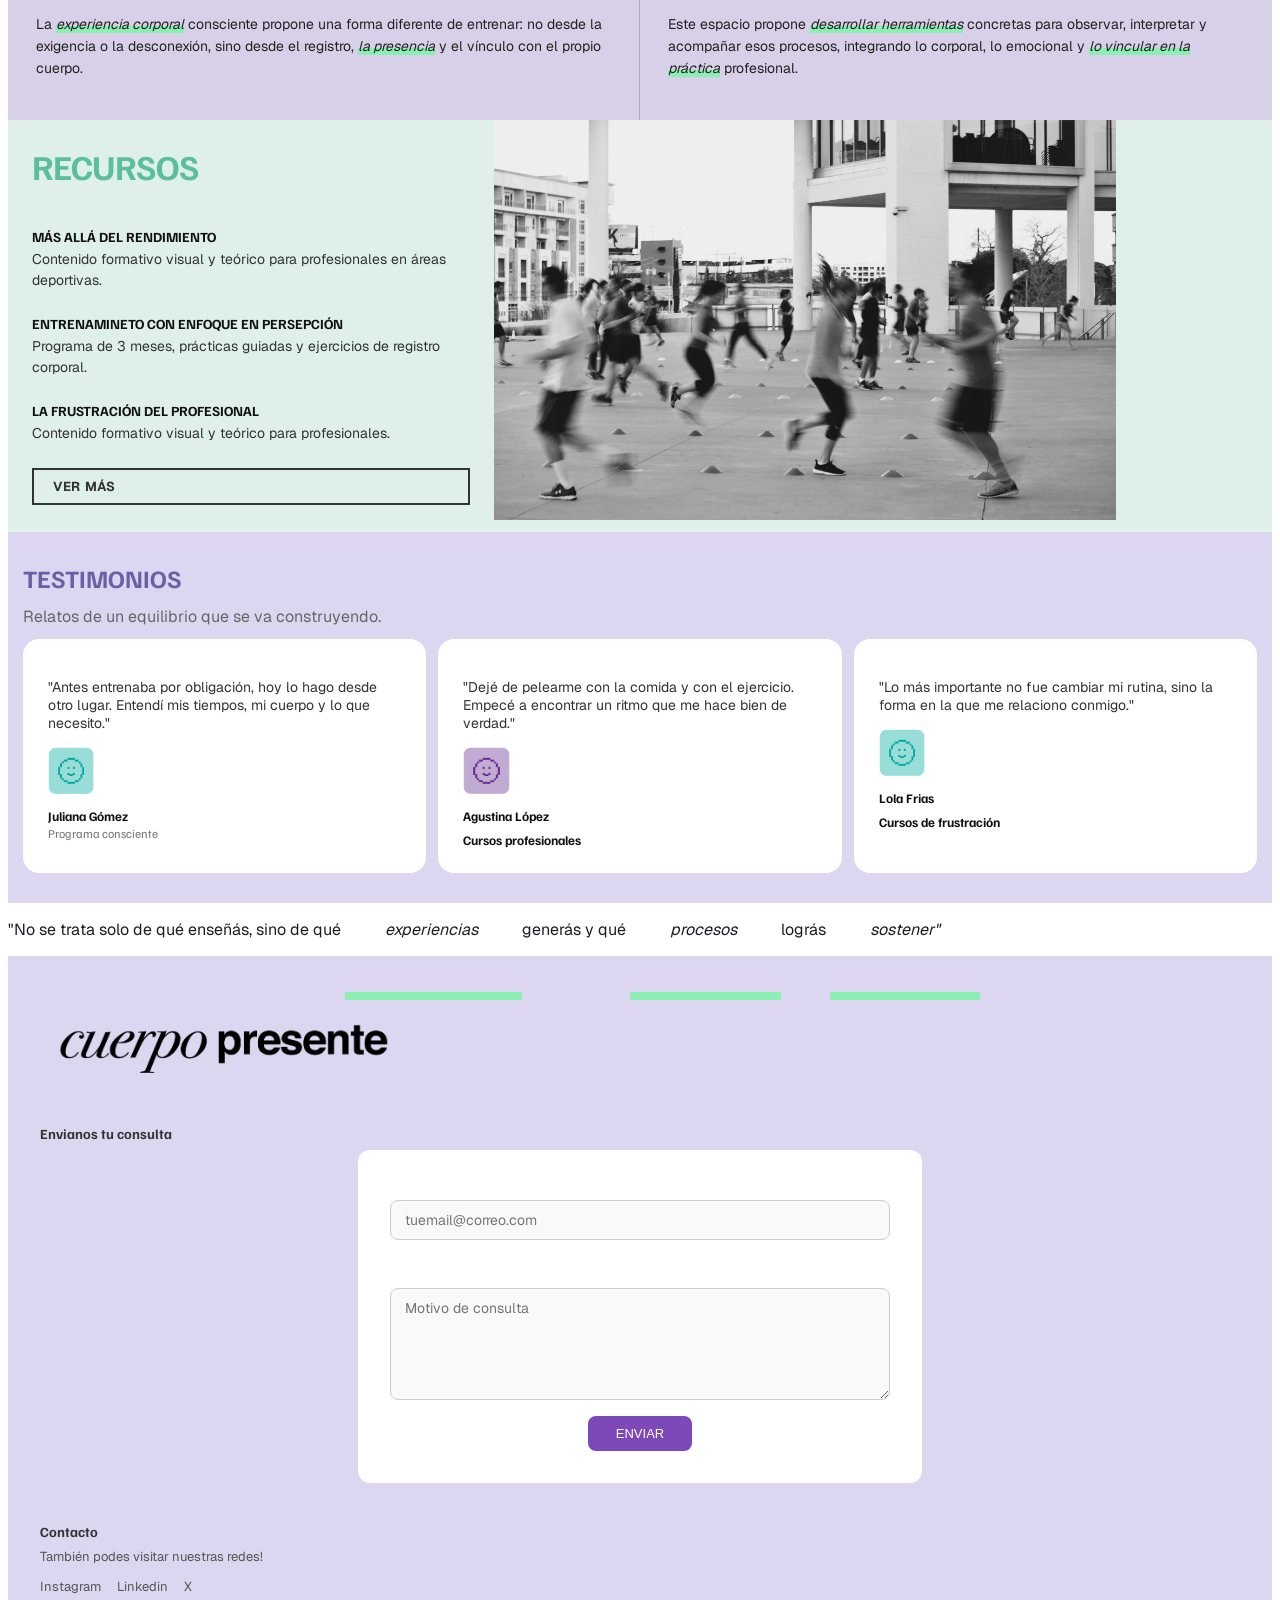
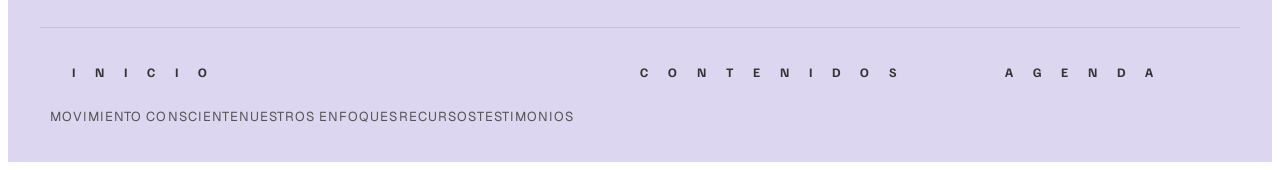
==== commit 75f0f5ec: "Fix HTML formatting and structure issues" ====
--- a/index.html
+++ b/index.html
@@ -49,10 +49,10 @@
 
   <h4>Más allá del rendimiento</h4>
   <p>Contenido formativo visual y teórico para profesionales en áreas deportivas.</p>
-  <hr>
+
   <h4>entrenamineto con enfoque en persepción</h4>
   <p>Programa de 3 meses, prácticas guiadas y ejercicios de registro corporal.</p>
-  <hr>
+                    
   <h4>La frustración del profesional</h4>
   <p>Contenido formativo visual y teórico para profesionales.</p>
   <a href="nosotros/indexnosotros.html">Ver más</a>
@@ -95,7 +95,7 @@
     </main>
         <footer> 
        
-           <a href="index.html"> <img src ="img/logocuerpo-01.png" width="auto" height="100" alt="logo"></img> </a>
+           <a href="index.html"> <img src ="img/logocuerpo-01.png" width="auto" height="100" alt="logo"> </a>
             <h4> Envianos tu consulta</h4>
                     <form action="https://formspree.io/f/{YOUR_FORM_ID}" method="POST" novalidate>
               <label for="email"></label> <br>
@@ -116,16 +116,16 @@
             <ul> 
                 <li> <a href="index.html"> Inicio </a>
                 <ul> 
-                    <li> <a href="#movimiento"> Movimiento consciente </a></Li>
+                    <li> <a href="#movimiento"> Movimiento consciente </a></li>
                     <li> <a href="#nuestros">Nuestros enfoques  </a></li>
                     <li> <a href="#recursos">Recursos  </a></li>
                     <li> <a href="#testimonios"> Testimonios  </a></li>
                 </ul></li>
-                <Li><a href="nosotros/indexnosotros.html"> Contenidos </a>
-              </Li>
-                   </Li>
-                 <Li> <a href="agenda/indexagenda.html"> Agenda  </a>
-                </Li>
+                <li><a href="nosotros/indexnosotros.html"> Contenidos </a>
+              </li>
+                   </li>
+                 <li> <a href="agenda/indexagenda.html"> Agenda  </a>
+                </li>
             </ul>
                 </nav>           
         </footer>
--- a/estilos.css
+++ b/estilos.css
@@ -149,10 +149,10 @@
 
 
 
-
+ /* Aquí van los estilos para pantallas de escritorio */
 
 @media (min-width: 200px) {
-  /* Aquí van los estilos para pantallas de escritorio */
+ 
 /*movile*/
 /* movimiento */
 #movimiento h1 { 
@@ -264,8 +264,11 @@
 em {box-shadow: inset 0 -0.5em 0 0 rgba(139, 238, 179, 1); 
 }
 
+
+
+ /* Aquí van los estilos para pantallas de escritorio */
 @media (min-width: 760px) {
-  /* Aquí van los estilos para pantallas de escritorio */
+ 
 
 /* movimiento */
 #movimiento h1 
@@ -278,12 +281,12 @@
   margin: 0;
   padding: 16px 32px;
 }
-.mov-contenido {min-width: 1500px;
+.mov-contenido {
   display: grid;
   flex-direction: row;
 }
 
-#imagenmov {min-width: 1500px;
+#imagenmov {
   width: 100%;
   height: 100%;
   object-fit: cover;
@@ -291,21 +294,21 @@
   display: block;
 }
 
-.mov-texto {min-width: 1500px;
+.mov-texto {
   padding: 32px;
   display: flex;
   flex-direction: column;
   justify-content: center;
   gap: 16px;
 }
-#movimiento h3 {min-width: 1500px;
+#movimiento h3 {
   font-size: 32px;
   font-weight: 900;
   text-transform: uppercase;
   margin: 0;
 }
 #movimiento em { box-shadow: inset 0 -0.5em 0 0 #8beeC5; }
-#movimiento a {min-width: 1500px;
+#movimiento a {
   display: inline-block;
   background-color: #7de8c8;
   color: #000;
@@ -550,55 +553,87 @@
 }
 
 
-
 /*nosotros*/
 /*body*/
-#nosotros h1 {
+#titulo h1 {
 background-color: rgba(149, 122, 170, 1);
 color: rgba(222,213,232, 1);
-font-size: 50px;
+font-size: 140px;
 font-weight: 900;
 text-transform: uppercase;
 margin-block: 10px;
 display: block;
 align-items: center;
 padding: 12px;
+text-align: center;
 margin-block-end: 0px;
 } /*ok*/
 
-.entende {
+#entende {
+background-color: rgba(222,213,232, 1);
 display: flex;
-	flex-direction: row;
-	flex-wrap: wrap;
-	justify-content: flex-start;
-	align-items: baseline;
-	align-content: flex-start;
-}
-#nosotros img {
-  width: 100%;
-  height: 100%;
-  object-fit: cover;
-  filter: grayscale(100%);
-  display: block;
+flex-direction: row-reverse;
+flex-wrap: nowrap;
+justify-content: stretch;
+align-items: start;
+align-content: start;
+}
+#entende img {
+ width: 50%;
+height: 100%;
+object-fit: cover;
+filter: grayscale(100%);
+display: flex;
+align-items: flex-start;
 }/*ok*/
-.intro{
-  background-color: rgba(222,213,232, 1) ;
-  display: flex;
-  flex-direction: column;
-  flex-wrap: wrap;
-	justify-content: space-evenly;
-	align-items: flex-start;
-	align-content: flex-start;
-}
-.frasemovimiento {
-  font-size: 15px;
-text-transform: uppercase;
-margin: 10px;
+#intro{
+ background-color: rgba(222,213,232, 1);
+display: flex;
+flex-direction: column;
+flex-wrap: wrap;
+justify-content: start;
+align-items: start;
+align-content: end;
+margin: 30px;
+margin-top: 120px;
+}
+#intro h3:nth-of-type(1){
+	color: #927AAA;
+    text-transform: uppercase;
+}
+#intro h4:nth-of-type(1){
+	color: #927AAA;
+    text-transform: uppercase;
+    font-style: italic;
+    font-weight: lighter;
+}
+#frasemovimiento {
+font-size: 39px;
+margin: 20px;
 display: block;
 justify-content: center;
 flex-wrap: wrap;
 text-align: center;
 text-transform: uppercase;
+padding: 30px;
+}
+
+#nosotros h2:nth-of-type(1) {
+background-color: rgba(146,202,183, 1);
+color: rgba(198,234,222, 1);
+font-size: 140px;
+font-weight: 900;
+text-transform: uppercase;
+margin-block: 10px;
+display: block;
+align-items: center;
+padding: 12px;
+text-align: center;
+margin-block-end: 0px;
+}
+#formacion h3 {
+text-transform: uppercase;
+color: black;
 }
 #nosotros h2 {
   font-size: 100px;
@@ -606,4 +641,24 @@
   text-transform: uppercase;
   margin: 0;
 }
+#formacion img {
+ width: 100%;
+height: 100%;
+object-fit: cover;
+filter: grayscale(100%);
+display: flex;
+align-items: flex-start;
+position: relative;
+}/*ok*/
+#formacion p:nth-of-type(1) {
+  color: white;
+font-size: 20px;
+font-family: "geist", sans-serif;
+font-weight: 500;
+position: absolute;
+top: 270%;
+width: 55%;
+text-transform: uppercase;
+margin: 20px;
+}
 }
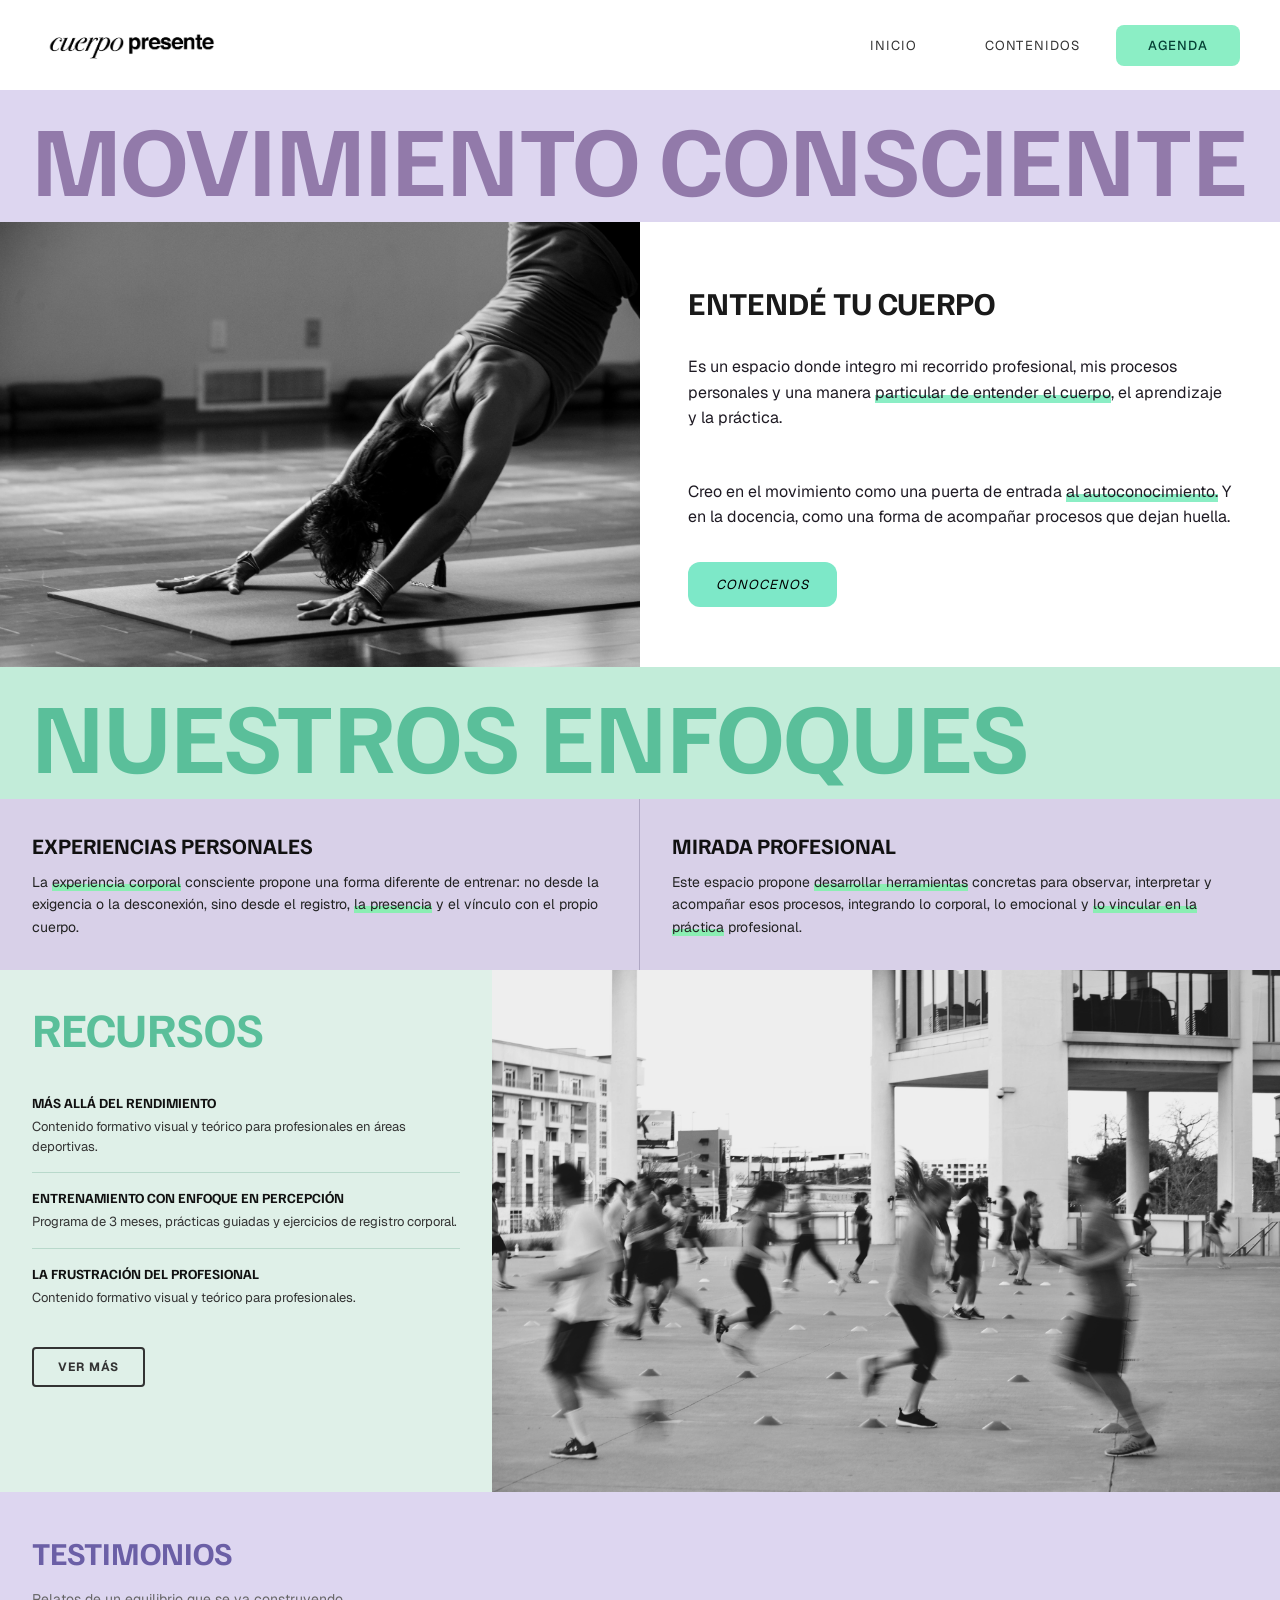
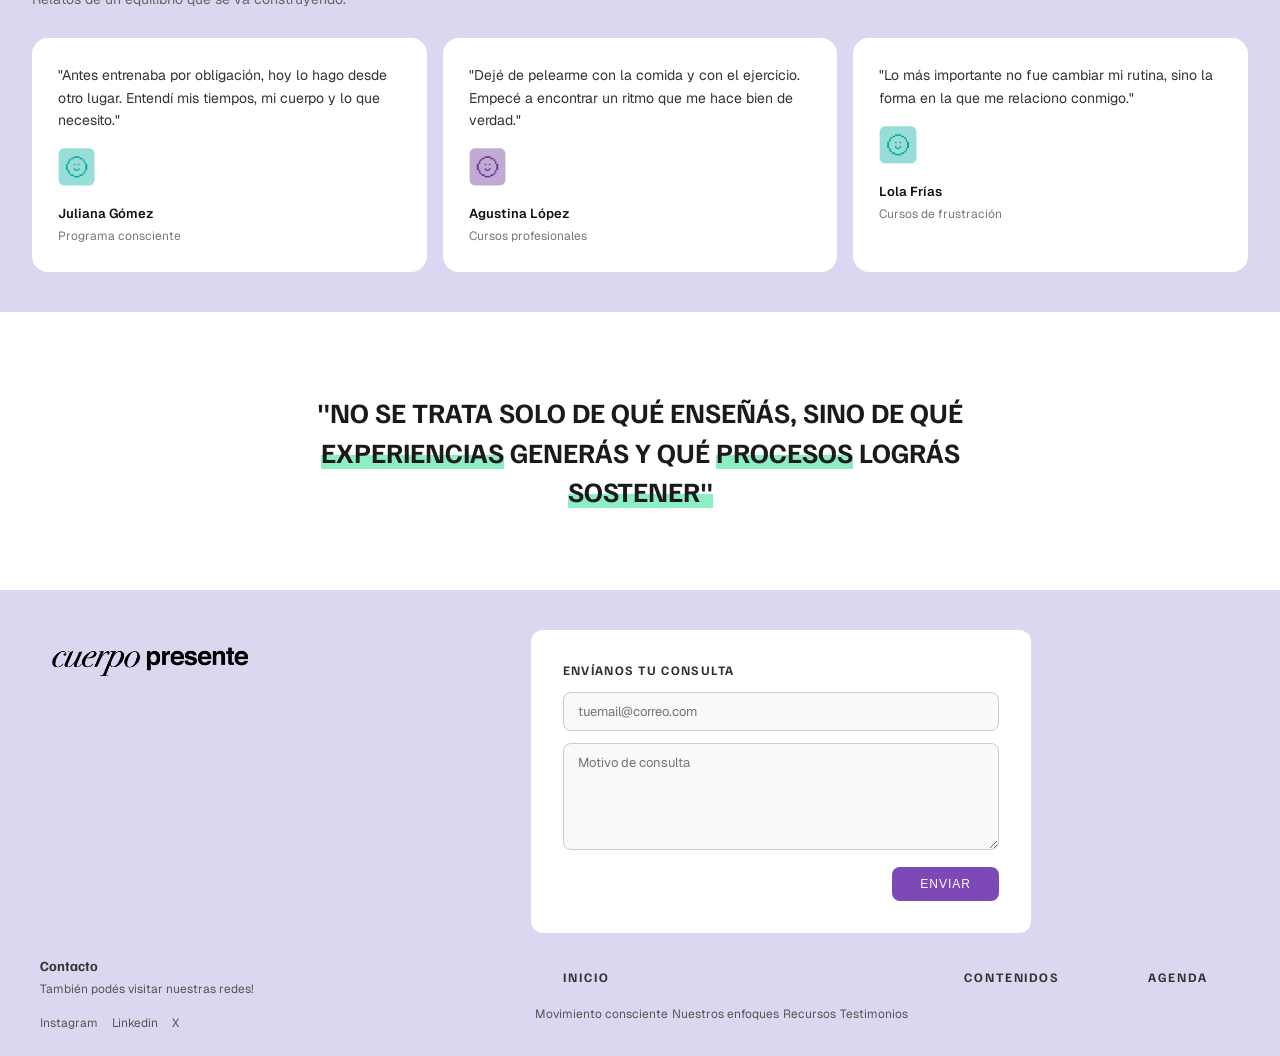
==== commit b83fbe4c: "Refactor HTML structure and improve formatting" ====
--- a/index.html
+++ b/index.html
@@ -1,134 +1,152 @@
 <!DOCTYPE html>
-<html lang = "es">
+<html lang="es">
     <head>
-        <meta charset = "UTF-8">
-        <title>cuerpo presente</title>
+        <meta charset="UTF-8">
+        <title>Cuerpo Presente</title>
         <link rel="stylesheet" href="estilos.css">
         <meta name="viewport" content="width=device-width, initial-scale=1" />
     </head>
-    <body> 
+    <body>
         <header>
-              <div id="logo"> 
-              <a href="index.html"> <img src="img/logocuerpo-01.png" width="auto" height="50" alt="logo cuerpo presente">  </a> 
-                   </div>
-           <nav>
-               <ul>
-            <li> <a href= "index.html"> Inicio </a></li>
-             <li> <a href= "nosotros/indexnosotros.html">  Contenidos  </a></li>
-             <li><a id= "archivocarpeta" href= "agenda/indexagenda.html"> Agenda </a></li>
+            <a id="logo" href="index.html">
+                <img src="img/logocuerpo-01.png" alt="logo cuerpo presente">
+            </a>
+            <nav>
+                <ul>
+                    <li><a href="index.html">Inicio</a></li>
+                    <li><a href="nosotros/indexnosotros.html">Contenidos</a></li>
+                    <li><a id="archivocarpeta" href="agenda/indexagenda.html">Agenda</a></li>
                 </ul>
             </nav>
-         
         </header>
+ 
         <main>
-         <section id="movimiento">
-  <h1>Movimiento consciente</h1>
-
-  <div class="mov-contenido">
-    <img id="imagenmov" src="img/ginny-rose-stewart-UxkcSzRWM2s-unsplash.jpg" alt="yoga">
-
-    <div class="mov-texto">
-      <h3>Entendé tu cuerpo</h3>
-      <p>Es un espacio donde integro mi recorrido profesional, mis procesos personales y una manera <em> particular de entender el cuerpo</em>, el aprendizaje y la práctica.
-Creo en el movimiento como una puerta de entrada <em> al autoconocimiento.</em> Y en la docencia, como una forma de acompañar procesos que dejan huella.</p>
-      <a class="destacado" href="nosotros/indexnosotros.html">Conocenos</a>
-    </div>
-  </div>
-</section>
-          <section id="nuestros">
-         <h2> Nuestros enfoques</h2>
-        
-            <h3> Experiencias personales</h3>
-            <p> La <em> experiencia corporal</em> consciente propone una forma diferente de entrenar: no desde la exigencia o la desconexión, sino desde el registro, <em> la presencia</em> y el vínculo con el propio cuerpo.</P>
-            <h3> Mirada profesional</h3>
-            <p> Este espacio propone <em class="subrayado"> desarrollar herramientas</em> concretas para observar, interpretar y acompañar esos procesos, integrando lo corporal, lo emocional y <em> lo vincular en la práctica</em> profesional.</p>
-          </section>
-            
-                <section id="recursos">
-  <h3>Recursos</h3>
-
-  <h4>Más allá del rendimiento</h4>
-  <p>Contenido formativo visual y teórico para profesionales en áreas deportivas.</p>
-
-  <h4>entrenamineto con enfoque en persepción</h4>
-  <p>Programa de 3 meses, prácticas guiadas y ejercicios de registro corporal.</p>
-                    
-  <h4>La frustración del profesional</h4>
-  <p>Contenido formativo visual y teórico para profesionales.</p>
-  <a href="nosotros/indexnosotros.html">Ver más</a>
-
-  <img id="recursosimagen" src="img/morgan-von-gunten-F8Mr6w3XS0Q-unsplash.jpg" width="auto" height="150" alt="imagen ejercicio grupal movimiento">
-</section>
-        
-              
-         
-<section id="testimonios">
-  <h3>Testimonios</h3>
-  <p>Relatos de un equilibrio que se va construyendo.</p>
-
-  <div>
-    <p>"Antes entrenaba por obligación, hoy lo hago desde otro lugar. Entendí mis tiempos, mi cuerpo y lo que necesito."</p>
-    <img src="img/caritas-02.png" width="auto" height="50" alt="carita sonriente">
-    <h6>Juliana Gómez</h6>
-    <h5>Programa consciente</h5>
-  </div>
-
-  <div>
-    <p>"Dejé de pelearme con la comida y con el ejercicio. Empecé a encontrar un ritmo que me hace bien de verdad."</p>
-    <img src="img/caritas-03.png" width="auto" height="50" alt="carita sonriente">
-    <h6>Agustina López</h6>
-    <h6>Cursos profesionales</h6>
-  </div>
-
-  <div>
-    <p>"Lo más importante no fue cambiar mi rutina, sino la forma en la que me relaciono conmigo."</p>
-    <img src="img/caritas-02.png" width="auto" height="50" alt="carita sonriente">
-    <h6>Lola Frias</h6>
-    <h6>Cursos de frustración</h6>
-  </div>
-
-</section>
-         
-      <section id="frase">
-        <p> "No se trata solo de qué enseñás, sino de qué <em> experiencias </em> generás y qué <em> procesos </em> lográs <em> sostener"</em></p>
-    </section>   
-    </main>
-        <footer> 
-       
-           <a href="index.html"> <img src ="img/logocuerpo-01.png" width="auto" height="100" alt="logo"> </a>
-            <h4> Envianos tu consulta</h4>
-                    <form action="https://formspree.io/f/{YOUR_FORM_ID}" method="POST" novalidate>
-              <label for="email"></label> <br>
-              <input type="email" id="email" name="email" placeholder="tuemail@correo.com" required><br><br>
-            
-              <label for="message"></label> <br>
-              <textarea id="message" name="message" rows="5" placeholder="Motivo de consulta" required></textarea>
-            
-              <button type="submit">Enviar</button>
-            </form>    
-               <h4> Contacto</h4> <p> También podes visitar nuestras redes!</p>
-         <ul>
-         <li> <a href="https://www.instagram.com/cuerpopresente_/" target="_blank"> Instagram </a></li>
-         <li> <a href="https://www.instagram.com/cuerpopresente_/" target="_blank"> Linkedin </a></li>
-         <li> <a href="https://www.instagram.com/cuerpopresente_/" target="_blank"> X </a></li>
-         </ul>
-                <nav id="footer">
-            <ul> 
-                <li> <a href="index.html"> Inicio </a>
-                <ul> 
-                    <li> <a href="#movimiento"> Movimiento consciente </a></li>
-                    <li> <a href="#nuestros">Nuestros enfoques  </a></li>
-                    <li> <a href="#recursos">Recursos  </a></li>
-                    <li> <a href="#testimonios"> Testimonios  </a></li>
-                </ul></li>
-                <li><a href="nosotros/indexnosotros.html"> Contenidos </a>
-              </li>
-                   </li>
-                 <li> <a href="agenda/indexagenda.html"> Agenda  </a>
-                </li>
-            </ul>
-                </nav>           
+            <section id="movimiento">
+                <h1>Movimiento consciente</h1>
+ 
+                <section class="mov-contenido">
+                    <img id="imagenmov" src="img/ginny-rose-stewart-UxkcSzRWM2s-unsplash.jpg" alt="persona practicando yoga">
+ 
+                    <section class="mov-texto">
+                        <h2>Entendé tu cuerpo</h2>
+                        <p>Es un espacio donde integro mi recorrido profesional, mis procesos personales y una manera <em>particular de entender el cuerpo</em>, el aprendizaje y la práctica.</p>
+                        <p>Creo en el movimiento como una puerta de entrada <em>al autoconocimiento.</em> Y en la docencia, como una forma de acompañar procesos que dejan huella.</p>
+                        <a class="destacado" href="nosotros/indexnosotros.html">Conocenos</a>
+                    </section>
+                </section>
+            </section>
+ 
+            <section id="nuestros">
+                <h2>Nuestros enfoques</h2>
+ 
+                <section class="enfoque">
+                    <h3>Experiencias personales</h3>
+                    <p>La <em>experiencia corporal</em> consciente propone una forma diferente de entrenar: no desde la exigencia o la desconexión, sino desde el registro, <em>la presencia</em> y el vínculo con el propio cuerpo.</p>
+                </section>
+ 
+                <section class="enfoque">
+                    <h3>Mirada profesional</h3>
+                    <p>Este espacio propone <em class="subrayado">desarrollar herramientas</em> concretas para observar, interpretar y acompañar esos procesos, integrando lo corporal, lo emocional y <em>lo vincular en la práctica</em> profesional.</p>
+                </section>
+            </section>
+ 
+            <section id="recursos">
+                <section class="recursos-lista">
+                    <h2>Recursos</h2>
+ 
+                    <section class="recurso-item">
+                        <h3>Más allá del rendimiento</h3>
+                        <p>Contenido formativo visual y teórico para profesionales en áreas deportivas.</p>
+                    </section>
+ 
+                    <section class="recurso-item">
+                        <h3>Entrenamiento con enfoque en percepción</h3>
+                        <p>Programa de 3 meses, prácticas guiadas y ejercicios de registro corporal.</p>
+                    </section>
+ 
+                    <section class="recurso-item">
+                        <h3>La frustración del profesional</h3>
+                        <p>Contenido formativo visual y teórico para profesionales.</p>
+                    </section>
+ 
+                    <a href="nosotros/indexnosotros.html">Ver más</a>
+                </section>
+ 
+                <img id="recursosimagen" src="img/morgan-von-gunten-F8Mr6w3XS0Q-unsplash.jpg" alt="ejercicio grupal en movimiento">
+            </section>
+ 
+            <section id="testimonios">
+                <h2>Testimonios</h2>
+                <p class="testimonios-intro">Relatos de un equilibrio que se va construyendo.</p>
+ 
+                <section class="testimonio">
+                    <p class="cita">"Antes entrenaba por obligación, hoy lo hago desde otro lugar. Entendí mis tiempos, mi cuerpo y lo que necesito."</p>
+                    <img src="img/caritas-02.png" alt="carita sonriente">
+                    <p class="autor">Juliana Gómez</p>
+                    <p class="curso">Programa consciente</p>
+                </section>
+ 
+                <section class="testimonio">
+                    <p class="cita">"Dejé de pelearme con la comida y con el ejercicio. Empecé a encontrar un ritmo que me hace bien de verdad."</p>
+                    <img src="img/caritas-03.png" alt="carita sonriente">
+                    <p class="autor">Agustina López</p>
+                    <p class="curso">Cursos profesionales</p>
+                </section>
+ 
+                <section class="testimonio">
+                    <p class="cita">"Lo más importante no fue cambiar mi rutina, sino la forma en la que me relaciono conmigo."</p>
+                    <img src="img/caritas-02.png" alt="carita sonriente">
+                    <p class="autor">Lola Frías</p>
+                    <p class="curso">Cursos de frustración</p>
+                </section>
+            </section>
+ 
+            <section id="frase">
+                <p>"No se trata solo de qué enseñás, sino de qué <em>experiencias</em> generás y qué <em>procesos</em> lográs <em>sostener"</em></p>
+            </section>
+        </main>
+ 
+        <footer>
+            <a href="index.html">
+                <img src="img/logocuerpo-01.png" alt="logo cuerpo presente">
+            </a>
+ 
+            <form action="https://formspree.io/f/{YOUR_FORM_ID}" method="POST" novalidate>
+                <h4>Envíanos tu consulta</h4>
+                <label for="email"></label>
+                <input type="email" id="email" name="email" placeholder="tuemail@correo.com" required>
+ 
+                <label for="message"></label>
+                <textarea id="message" name="message" rows="5" placeholder="Motivo de consulta" required></textarea>
+ 
+                <button type="submit">Enviar</button>
+            </form>
+ 
+            <section id="contacto-redes">
+                <h4>Contacto</h4>
+                <p>También podés visitar nuestras redes!</p>
+                <ul>
+                    <li><a href="https://www.instagram.com/cuerpopresente_/" target="_blank">Instagram</a></li>
+                    <li><a href="https://www.instagram.com/cuerpopresente_/" target="_blank">Linkedin</a></li>
+                    <li><a href="https://www.instagram.com/cuerpopresente_/" target="_blank">X</a></li>
+                </ul>
+            </section>
+ 
+            <nav id="footer">
+                <ul>
+                    <li>
+                        <a href="index.html">Inicio</a>
+                        <ul>
+                            <li><a href="#movimiento">Movimiento consciente</a></li>
+                            <li><a href="#nuestros">Nuestros enfoques</a></li>
+                            <li><a href="#recursos">Recursos</a></li>
+                            <li><a href="#testimonios">Testimonios</a></li>
+                        </ul>
+                    </li>
+                    <li><a href="nosotros/indexnosotros.html">Contenidos</a></li>
+                    <li><a href="agenda/indexagenda.html">Agenda</a></li>
+                </ul>
+            </nav>
         </footer>
-     </body>
-    
+    </body>
 </html>
--- a/estilos.css
+++ b/estilos.css
@@ -1,664 +1,1020 @@
-/* comentarios */
+/* fuentes */
 @import url('https://fonts.googleapis.com/css2?family=Familjen+Grotesk:ital,wght@0,400..700;1,400..700&family=Geist:wght@100..900&display=swap');
-
-/*regla de estilos- normas elijo con selector y le doy estilo
-selector { 
-propiedad: valor;
-propiedad: valor;
-} */
-
-/* clases */
+ 
+/*ESTILOS BASE*/
+* {
+    box-sizing: border-box;
+}
+ 
+body {
+    margin: 0;
+    padding: 0;
+    font-family: "Geist", sans-serif;
+}
+ 
 p {
-  color: rgb(31, 27, 36);
- 
+    color: rgb(31, 27, 36);
     font-family: "Geist", sans-serif;
-}
-
+    line-height: 1.6;
+}
+ 
 a {
-  color: rgb(31, 27, 36);
-   text-decoration: none;
-   font-family: "Geist", sans-serif;
-}
-/*selector li*/
-#arcvhivocarpeta {
-  color: rgb(38, 35, 43);
-  font-size: 25px;  
-  
-}
-ul{
-  color: rgb(38, 35, 43);
-  list-style: none;}
-.destacado { font-style: oblique; }
-.subrayado { box-shadow: inset 0 -0.5em 0 0 rgba(139, 238, 179, 1); }
-em {box-shadow: inset 0 -0.5em 0 0 rgba(139, 238, 179, 1); }
-strong { font-weight: 500; font-family: familjen grotesk, sans-serif; color: rgb(38, 35, 43); }
-/*agrupacion sectores*/
-h1 , h2, h3, h4, h5, h6 {
-  color: rgb(125, 72, 183);
-  
+    color: rgb(31, 27, 36);
+    text-decoration: none;
+    font-family: "Geist", sans-serif;
+}
+ 
+ul {
+    color: rgb(38, 35, 43);
+    list-style: none;
+    padding: 0;
+    margin: 0;
+}
+ 
+h1, h2, h3, h4, h5, h6 {
+    color: rgb(125, 72, 183);
     font-family: "Familjen Grotesk", sans-serif;
 }
-
-
+ 
+em {
+    font-style: normal;
+    box-shadow: inset 0 -0.5em 0 0 rgba(139, 238, 179, 1);
+}
+ 
+strong {
+    font-weight: 500;
+    font-family: "Familjen Grotesk", sans-serif;
+    color: rgb(38, 35, 43);
+}
+ 
+.destacado {
+    font-style: oblique;
+}
+ 
+.subrayado {
+    box-shadow: inset 0 -0.5em 0 0 rgba(139, 238, 179, 1);
+}
+ 
+img {
+    max-width: 100%;
+    display: block;
+}
+ 
+/* HEADER mobile */
 header {
-
-  display: flex;
-  align-items: center;
-  justify-content: space-between;
-}
-
+    display: flex;
+    align-items: center;
+    justify-content: space-between;
+    padding: 16px 20px;
+    background: #fff;
+}
+ 
 #logo {
-  display: flex;
-  align-items: center;
-}
-
-nav ul { 
-  display: flex;
-  list-style: none;
-  margin: 0;
-  padding: 0;
-}
-
+    display: flex;
+    align-items: center;
+}
+ 
+#logo img {
+    height: 40px;
+    width: auto;
+}
+ 
+nav ul {
+    display: flex;
+    list-style: none;
+    margin: 0;
+    padding: 0;
+    gap: 4px;
+}
+ 
 nav ul li a {
-  display: block;
-  padding: 12px 32px;
-  font-size: 13px;
-  letter-spacing: 0.08em;
-  text-transform: uppercase;
-  text-decoration: none;
-  color: #333;
-  white-space: nowrap;
-}
-
+    display: block;
+    padding: 10px 14px;
+    font-size: 12px;
+    letter-spacing: 0.08em;
+    text-transform: uppercase;
+    color: #333;
+    white-space: nowrap;
+}
+ 
 nav ul li a:hover {
-  color: #666;
-}
-
+    color: #666;
+}
+ 
 nav ul li a#archivocarpeta {
-  background-color: rgba(139, 238, 197, 1);
-  border-radius: 8px;
-  color: #054035;
-  font-weight: 500;
-}
-
-/* Contacto + redes (están sueltos antes del #footer) */
-footer > h4 {
-  font-family: "Familjen Grotesk", sans-serif;
-  font-weight: 700;
-  font-size: 14px;
-  color: #333;
-  margin: 0 0 8px;
-}
-
-footer > p {
-  font-size: 13px;
-  color: #555;
-  margin: 0 0 12px;
-}
-
-footer > ul {
-  display: flex;
-  gap: 16px;
-  padding: 0;
-  margin: 0 0 32px;
-}
-
-footer > ul li a {
-  font-size: 13px;
-  color: #555;
-}
-
-/* Nav del footer */
+    background-color: rgba(139, 238, 197, 1);
+    border-radius: 8px;
+    color: #054035;
+    font-weight: 500;
+}
+ 
+/* HOME mobile*/
+ 
+/* Movimiento consciente */
+#movimiento h1 {
+    background-color: #ddd6f0;
+    color: #927aaa;
+    font-size: 28px;
+    font-weight: 900;
+    text-transform: uppercase;
+    margin: 0;
+    padding: 16px 20px;
+    line-height: 1;
+}
+ 
+.mov-contenido {
+    display: flex;
+    flex-direction: column;
+}
+ 
+#imagenmov {
+    width: 100%;
+    height: auto;
+    object-fit: cover;
+    filter: grayscale(100%);
+}
+ 
+.mov-texto {
+    padding: 24px 20px;
+    display: flex;
+    flex-direction: column;
+    justify-content: center;
+    gap: 12px;
+}
+ 
+#movimiento h2 {
+    font-size: 18px;
+    font-weight: 900;
+    text-transform: uppercase;
+    margin: 0;
+    color: #1a1a1a;
+}
+ 
+#movimiento em {
+    box-shadow: inset 0 -0.5em 0 0 #8beec5;
+}
+ 
+#movimiento a {
+    display: inline-block;
+    background-color: #7de8c8;
+    color: #000;
+    font-size: 12px;
+    text-transform: uppercase;
+    padding: 12px 24px;
+    border-radius: 12px;
+    align-self: flex-start;
+    letter-spacing: 0.08em;
+}
+ 
+/* Nuestros enfoques */
+#nuestros {
+    background-color: #d8d0e8;
+}
+ 
+#nuestros h2 {
+    background-color: #c2ecd9;
+    color: #5abf9a;
+    font-size: 32px;
+    font-weight: 900;
+    text-transform: uppercase;
+    margin: 0;
+    padding: 14px 20px;
+    line-height: 1;
+}
+ 
+.enfoque {
+    padding: 20px;
+}
+ 
+.enfoque h3 {
+    font-size: 18px;
+    font-weight: 900;
+    text-transform: uppercase;
+    color: #111;
+    margin: 0 0 12px;
+}
+ 
+.enfoque p {
+    font-size: 14px;
+    color: #222;
+    margin: 0;
+    line-height: 1.6;
+}
+ 
+#nuestros em {
+    box-shadow: inset 0 -0.5em 0 0 rgba(139, 238, 179, 1);
+}
+ 
+/* Recursos */
+#recursos {
+    background-color: #dff0e8;
+    padding: 0;
+}
+ 
+.recursos-lista {
+    padding: 24px 20px;
+}
+ 
+#recursos h2 {
+    color: #5abf9a;
+    font-size: 28px;
+    font-weight: 900;
+    text-transform: uppercase;
+    margin: 0 0 16px;
+}
+ 
+.recurso-item {
+    padding: 12px 0;
+    border-top: 1px solid #b8d9cb;
+}
+ 
+.recurso-item:first-of-type {
+    border-top: none;
+}
+ 
+.recurso-item h3 {
+    font-weight: 900;
+    text-transform: uppercase;
+    font-size: 14px;
+    color: #111;
+    margin: 0 0 6px;
+}
+ 
+.recurso-item p {
+    font-size: 13px;
+    color: #333;
+    margin: 0;
+    line-height: 1.5;
+}
+ 
+#recursos a {
+    display: block;
+    text-align: center;
+    padding: 12px 20px;
+    border: 2px solid #333;
+    color: #333;
+    font-weight: bold;
+    font-size: 12px;
+    letter-spacing: 0.08em;
+    text-transform: uppercase;
+    margin-top: 20px;
+    background: #fff;
+    border-radius: 4px;
+}
+ 
+#recursosimagen {
+    width: 100%;
+    height: 250px;
+    object-fit: cover;
+    filter: grayscale(100%);
+}
+ 
+/* Testimonios */
+#testimonios {
+    background-color: #ddd6f0;
+    padding: 28px 20px;
+    display: flex;
+    flex-direction: column;
+    gap: 14px;
+}
+ 
+#testimonios h2 {
+    font-size: 24px;
+    font-weight: 900;
+    color: #6b5fa6;
+    margin: 0;
+    text-transform: uppercase;
+}
+ 
+.testimonios-intro {
+    color: #666;
+    margin: 0 0 12px;
+    font-size: 14px;
+}
+ 
+.testimonio {
+    background: #fff;
+    border-radius: 16px;
+    padding: 22px;
+}
+ 
+.testimonio .cita {
+    font-size: 14px;
+    color: #333;
+    margin: 0 0 16px;
+}
+ 
+.testimonio img {
+    width: auto;
+    height: 40px;
+    display: inline-block;
+    margin-bottom: 6px;
+}
+ 
+.testimonio .autor {
+    font-size: 13px;
+    color: #111;
+    font-weight: 600;
+    margin: 6px 0 0;
+}
+ 
+.testimonio .curso {
+    font-size: 12px;
+    color: #777;
+    margin: 2px 0 0;
+}
+ 
+/* Frase */
+#frase {
+    padding: 50px 24px;
+    text-align: center;
+    background: #fff;
+}
+ 
+#frase p {
+    font-size: 18px;
+    font-weight: 700;
+    font-family: "Familjen Grotesk", sans-serif;
+    color: #1a1a1a;
+    line-height: 1.4;
+    max-width: 700px;
+    margin: 0 auto;
+    text-transform: uppercase;
+}
+ 
+#frase em {
+    box-shadow: inset 0 -0.5em 0 0 rgba(139, 238, 197, 1);
+}
+ 
+/* NOSOTROS mobile*/
+ 
+/* Título */
+#titulo {
+    background-color: rgba(149, 122, 170, 1);
+    padding: 14px 20px;
+}
+ 
+#titulo h1 {
+    color: rgba(222, 213, 232, 1);
+    font-size: 28px;
+    font-weight: 900;
+    text-transform: uppercase;
+    margin: 0;
+    line-height: 1;
+}
+ 
+/* Entendé */
+#entende {
+    background-color: rgba(222, 213, 232, 1);
+    display: flex;
+    flex-direction: column;
+}
+ 
+#intro {
+    padding: 24px 20px;
+    display: flex;
+    flex-direction: column;
+    gap: 8px;
+}
+ 
+#intro h2 {
+    color: #927aaa;
+    text-transform: uppercase;
+    font-size: 20px;
+    font-weight: 900;
+    margin: 0;
+}
+ 
+#intro h3 {
+    color: #927aaa;
+    text-transform: uppercase;
+    font-style: italic;
+    font-weight: 400;
+    font-size: 14px;
+    margin: 0 0 12px;
+}
+ 
+#intro p {
+    font-size: 13px;
+    color: #333;
+    line-height: 1.6;
+    margin: 0;
+}
+ 
+#entende img {
+    width: 100%;
+    height: 220px;
+    object-fit: cover;
+    filter: grayscale(100%);
+}
+ 
+/* Frase movimiento */
+#frasemovimiento {
+    padding: 32px 24px;
+    text-align: center;
+    background: #fff;
+}
+ 
+#frasemovimiento p {
+    font-size: 16px;
+    font-weight: 700;
+    font-family: "Familjen Grotesk", sans-serif;
+    color: #1a1a1a;
+    line-height: 1.4;
+    max-width: 700px;
+    margin: 0 auto;
+    text-transform: uppercase;
+}
+ 
+/* Nuestra formación */
+#formacion h2 {
+    background-color: rgba(146, 202, 183, 1);
+    color: rgba(198, 234, 222, 1);
+    font-size: 28px;
+    font-weight: 900;
+    text-transform: uppercase;
+    margin: 0;
+    padding: 14px 20px;
+    line-height: 1;
+}
+ 
+.formacion-imagen {
+    position: relative;
+}
+ 
+.formacion-imagen img {
+    width: 100%;
+    height: 220px;
+    object-fit: cover;
+    filter: grayscale(100%);
+}
+ 
+.frase-overlay {
+    position: absolute;
+    bottom: 16px;
+    left: 16px;
+    right: 16px;
+    color: #fff;
+    font-size: 13px;
+    font-family: "Geist", sans-serif;
+    font-weight: 500;
+    text-transform: uppercase;
+    margin: 0;
+}
+ 
+.formacion-cols {
+    display: flex;
+    flex-direction: column;
+}
+ 
+.formacion-cols .col {
+    padding: 24px 20px;
+    border-bottom: 1px solid #b0a8c4;
+}
+ 
+.formacion-cols .col:last-child {
+    border-bottom: none;
+}
+ 
+.formacion-cols h3 {
+    text-transform: uppercase;
+    color: #111;
+    font-size: 18px;
+    font-weight: 900;
+    margin: 0 0 12px;
+}
+ 
+.formacion-cols p {
+    font-size: 13px;
+    color: #222;
+    margin: 0 0 10px;
+    line-height: 1.6;
+}
+ 
+/* Contenidos */
+#contenidos h2 {
+    background-color: #ddd6f0;
+    color: #927aaa;
+    font-size: 28px;
+    font-weight: 900;
+    text-transform: uppercase;
+    margin: 0;
+    padding: 14px 20px;
+    line-height: 1;
+}
+ 
+.contenidos-row {
+    display: flex;
+    flex-direction: column;
+}
+ 
+.contenidos-row > img {
+    width: 100%;
+    height: 240px;
+    object-fit: cover;
+    filter: grayscale(100%);
+}
+ 
+.acordeones {
+    padding: 16px 20px;
+    background: #fff;
+}
+ 
+details {
+    border-bottom: 1px solid #ddd;
+    padding: 16px 0;
+}
+ 
+summary {
+    font-family: "Familjen Grotesk", sans-serif;
+    font-size: 16px;
+    font-weight: 700;
+    color: #333;
+    cursor: pointer;
+    list-style: none;
+    display: flex;
+    justify-content: space-between;
+    align-items: center;
+    text-transform: none;
+}
+ 
+summary::-webkit-details-marker {
+    display: none;
+}
+ 
+summary::after {
+    content: "⌄";
+    font-size: 18px;
+    color: #999;
+    transition: transform 0.2s;
+}
+ 
+details[open] summary::after {
+    transform: rotate(180deg);
+}
+ 
+details > p {
+    font-size: 13px;
+    color: #555;
+    margin: 12px 0 0;
+    line-height: 1.6;
+}
+ 
+.podcast-list {
+    margin-top: 14px;
+    display: flex;
+    flex-direction: column;
+    gap: 10px;
+}
+ 
+.podcast-item {
+    background: #f3eded;
+    border-radius: 12px;
+    padding: 14px 16px;
+}
+ 
+.podcast-item h4 {
+    font-size: 13px;
+    font-family: "Geist", sans-serif;
+    color: #111;
+    margin: 0 0 4px;
+    text-transform: none;
+    font-weight: 600;
+}
+ 
+.podcast-meta {
+    font-size: 12px;
+    color: #777;
+    margin: 0;
+}
+ 
+/* FOOTER mobile*/
+footer {
+    background-color: #ddd6f0;
+    padding: 32px 20px 20px;
+}
+ 
+footer > a {
+    display: block;
+    margin-bottom: 20px;
+}
+ 
+footer > a img {
+    height: 60px;
+    width: auto;
+}
+ 
+footer form {
+    background: #fff;
+    border-radius: 12px;
+    padding: 24px;
+    margin: 0 0 28px;
+}
+ 
+footer form h4 {
+    font-family: "Familjen Grotesk", sans-serif;
+    font-weight: 700;
+    font-size: 13px;
+    color: #333;
+    margin: 0 0 14px;
+    text-transform: uppercase;
+    letter-spacing: 0.1em;
+}
+ 
+footer input,
+footer textarea {
+    width: 100%;
+    padding: 10px 14px;
+    border: 1px solid #ccc;
+    border-radius: 8px;
+    font-family: "Geist", sans-serif;
+    font-size: 13px;
+    background: #f9f9f9;
+    margin-bottom: 12px;
+    box-sizing: border-box;
+}
+ 
+footer textarea {
+    resize: vertical;
+    min-height: 70px;
+}
+ 
+footer button {
+    background-color: #7d48b7;
+    color: #fff;
+    border: none;
+    border-radius: 8px;
+    padding: 10px 28px;
+    font-size: 12px;
+    cursor: pointer;
+    text-transform: uppercase;
+    display: block;
+    margin: 0 0 0 auto;
+    letter-spacing: 0.08em;
+}
+ 
+#contacto-redes {
+    margin-bottom: 24px;
+}
+ 
+#contacto-redes h4 {
+    font-family: "Familjen Grotesk", sans-serif;
+    font-weight: 700;
+    font-size: 14px;
+    color: #333;
+    margin: 0 0 6px;
+}
+ 
+#contacto-redes p {
+    font-size: 12px;
+    color: #555;
+    margin: 0 0 12px;
+}
+ 
+#contacto-redes ul {
+    display: flex;
+    gap: 14px;
+    padding: 0;
+    margin: 0;
+}
+ 
+#contacto-redes ul li a {
+    font-size: 12px;
+    color: #555;
+}
+ 
+/* Footer nav */
 #footer {
-  background-color: #ddd6f0;
-  border-top: 1px solid #c8bfe0;
-  padding-top: 24px;
-}
-
+    background-color: transparent;
+    border-top: 1px solid #c8bfe0;
+    padding-top: 20px;
+}
+ 
 #footer > ul {
-  display: grid;
-  grid-template-columns: 1fr 1fr 1fr;
-  gap: 24px;
-  padding: 0;
-  margin: 0;
-}
-
+    display: flex;
+    flex-direction: column;
+    gap: 14px;
+    padding: 0;
+    margin: 0;
+}
+ 
 #footer > ul > li > a {
-  font-family: "Familjen Grotesk", sans-serif;
-  font-size: 13px;
-  font-weight: 700;
-  text-transform: uppercase;
-  letter-spacing: 20px;
-  color: #333;
-  display: block;
-  margin-bottom: 8px;
-    flex-direction: column;
-}
-
+    font-family: "Familjen Grotesk", sans-serif;
+    font-size: 13px;
+    font-weight: 700;
+    text-transform: uppercase;
+    letter-spacing: 0.1em;
+    color: #333;
+    display: block;
+    margin-bottom: 6px;
+}
+ 
 #footer > ul > li > ul {
-  padding: 5px;
-  margin: 5px;
-}
-
+    padding: 0 0 0 4px;
+    margin: 0;
+}
+ 
 #footer > ul > li > ul > li > a {
-  font-size: 13px;
-  color: #555;
-  display: block;
-  padding: 3px 0;
-}
-
-
-
- /* Aquí van los estilos para pantallas de escritorio */
-
-@media (min-width: 200px) {
- 
-/*movile*/
-/* movimiento */
-#movimiento h1 { 
-  background-color: #ddd6f0;
-  color: #6b5fa6;
-  font-size: 20px;
-  font-weight: 900;
-  text-transform: uppercase;
-  margin:20px;
-  padding: 16px 32px;
-}/*ok*/
-.mov-contenido {
-  display: grid;
-  flex-direction: column;
-  align-items: flex-start;
-}
-
-#imagenmov {
-  width: 100%;
-  object-fit: cover;
-  filter: grayscale(100%);
-  display: block;
-  object-fit: scale-down;
-  object-position: top;
-  justify-content: flex-start;
-
-}/*ok*/
-.mov-texto {
-  padding: 32px;
-  display: flex;
-  flex-direction: row;
-  justify-content: center;
-  gap: 16px;
-}
-#movimiento h3 {
-  font-size: 16px;
-  font-weight: 900;
-  text-transform: uppercase;
-  margin: 0;
-}
-#movimiento em { box-shadow: inset 0 -0.5em 0 0 #8beeC5; }
-#movimiento a {
-  display: inline-block;
-  background-color: #7de8c8;
-  color: #000;
-  font-size: small;
-  text-transform: uppercase;
-  padding: 16px 32px;
-  border-radius: 12px;
-  align-self: flex-start;
-}
-}
-
-/*nosotros*/
-/*body*/
-#nosotros h1 {
-background-color: rgba(149, 122, 170, 1);
-color: rgba(222,213,232, 1);
-font-size: 50px;
-font-weight: 900;
-text-transform: uppercase;
-margin-block: 10px;
-display: block;
-align-items: center;
-padding: 12px;
-margin-block-end: 0px;
-} /*ok*/
-.entende {
-display: flex;
-	flex-direction: row;
-	flex-wrap: wrap;
-	justify-content: flex-start;
-	align-items: baseline;
-	align-content: flex-start;
-}
-#nosotros img {
-  width: 100%;
-  height: 100%;
-  object-fit: cover;
-  filter: grayscale(100%);
-  display: block;
-}/*ok*/
-.intro{
-  background-color: rgba(222,213,232, 1) ;
-  display: flex;
-  flex-direction: column;
-  flex-wrap: wrap;
-	justify-content: space-evenly;
-	align-items: flex-start;
-	align-content: flex-start;
-}
-.frasemovimiento {
-  font-size: 15px;
-text-transform: uppercase;
-margin: 10px;
-display: block;
-justify-content: center;
-flex-wrap: wrap;
-text-align: center;
-text-transform: uppercase;
-}
-#nosotros h2 {
-  font-size: 100px;
-  font-weight: 900;
-  text-transform: uppercase;
-  margin: 0;
-}
-
-em {box-shadow: inset 0 -0.5em 0 0 rgba(139, 238, 179, 1); 
-}
-
-
-
- /* Aquí van los estilos para pantallas de escritorio */
+    font-size: 12px;
+    color: #555;
+    display: block;
+    padding: 3px 0;
+    text-transform: none;
+    letter-spacing: normal;
+    font-weight: 400;
+}
+ 
+/* ESTILOS DESKTOP */
 @media (min-width: 760px) {
  
-
-/* movimiento */
-#movimiento h1 
-{
-  background-color: #ddd6f0;
-  color: #6b5fa6;
-  font-size: 100px;
-  font-weight: 900;
-  text-transform: uppercase;
-  margin: 0;
-  padding: 16px 32px;
-}
-.mov-contenido {
-  display: grid;
-  flex-direction: row;
-}
-
-#imagenmov {
-  width: 100%;
-  height: 100%;
-  object-fit: cover;
-  filter: grayscale(100%);
-  display: block;
-}
-
-.mov-texto {
-  padding: 32px;
-  display: flex;
-  flex-direction: column;
-  justify-content: center;
-  gap: 16px;
-}
-#movimiento h3 {
-  font-size: 32px;
-  font-weight: 900;
-  text-transform: uppercase;
-  margin: 0;
-}
-#movimiento em { box-shadow: inset 0 -0.5em 0 0 #8beeC5; }
-#movimiento a {
-  display: inline-block;
-  background-color: #7de8c8;
-  color: #000;
-  font-size: small;
-  text-transform: uppercase;
-  padding: 16px 32px;
-  border-radius: 12px;
-  align-self: flex-start;
-}
-
-/* nuestros */
-#nuestros {
-  display: grid;
-  grid-template-columns: 1fr 1fr;
-  grid-template-rows: auto auto;
-  background-color: #d8d0e8;
-}
-
-#nuestros h2 {
-  grid-column: 1 / -1;
-  grid-row: 1;
-  background-color: #c2ecd9;
-  color: #5abf9a;
-  font-size: 64px;
-  font-weight: 900;
-  text-transform: uppercase;
-  margin: 0;
-  padding: 16px 24px;
-  line-height: 1;
-  text-align: left;
-}
-
-#nuestros h3:nth-of-type(1) {
-  grid-column: 1;
-  grid-row: 2;
-  padding: 28px 28px 12px;
-  border-right: 1px solid #b0a8c4;
-  font-size: 22px;
-  font-weight: 900;
-  text-transform: uppercase;
-  color: #111;
-  margin: 0;
-}
-
-#nuestros p:nth-of-type(1) {
-  grid-column: 1;
-  grid-row: 3;
-  padding: 0 28px 40px;
-  border-right: 1px solid #b0a8c4;
-  font-size: 14px;
-  color: #222;
-  margin: 0;
-  line-height: 1.6;
-  text-transform: none;
-}
-/*nth-of-type -- a cual de los h responde*/
-#nuestros h3:nth-of-type(2) {
-  grid-column: 2;
-  grid-row: 2;
-  padding: 28px 28px 12px;
-  font-size: 22px;
-  font-weight: 900;
-  text-transform: uppercase;
-  color: #111;
-  margin: 0;
-}
-
-#nuestros p:nth-of-type(2) {
-  grid-column: 2;
-  grid-row: 3;
-  padding: 0 28px 40px;
-  font-size: 14px;
-  color: #222;
-  margin: 0;
-  line-height: 1.6;
-  text-transform: none;
-}
-
-
-#nuestros em {
-  box-shadow: inset 0 -0.5em 0 0 rgba(139, 238, 179, 1); 
-}
-
-/* recursos */
-#recursos {
-  display: grid;
-  grid-template-columns: 1fr 1.6fr;
-  background-color: #dff0e8;
-  grid-template-rows: auto;
-}
-
-#recursos h3 {
-  color: #5abf9a;
-  font-size: 35px;
-  font-weight: 900;
-  text-transform: uppercase;
-  margin: 0;
-  padding: 24px;
-  grid-column: 1;
-}
-
-#recursos h4 {
-  font-weight: 900;
-  text-transform: uppercase;
-  font-size: 14px;
-  color: #111;
-  margin: 0;
-  padding: 16px 24px 4px;
-  grid-column: 1;
-}
-
-#recursos p {
-  font-size: 14px;
-  color: #333;
-  margin: 0;
-  line-height: 1.5;
-  padding: 0 24px 8px;
-  grid-column: 1;
-}
-
-#recursos hr {
-  border: none;
-  border-top: 1px solid #b8d9cb;
-  margin: 8px 24px;
-  grid-column: 1;
-}
-
-#recursos a {
-  display: inline-block;
-  padding: 8px 19px;
-  border: 2px solid #333;
-  color: #333;
-  font-weight: bold;
-  font-size: 13px;
-  letter-spacing: 0.05em;
-  text-transform: uppercase;
-  margin: 16px 24px;
-  grid-column: 1;
-}
-
-#recursosimagen {
-  grid-column: 2;
-  grid-row: 1 / 99;
-  width: 80%;
-  height: 70%;
-  object-fit: cover;
-  filter: grayscale(100%);
-  min-height: 400px;
-  display: block;
-}
-
-/* testimonio*/
-#testimonios {
-  background-color: #ddd6f0;
-  padding: 30px 15px;
-  display: grid;
-  grid-template-columns: 1fr 1fr 1fr;
-  gap: 12px;
-}
-#testimonios h3 {
-  grid-column: 1 / -1;
-  font-size: 25px;
-  font-weight: 900;
-  color: #6b5fa6;
-  margin: 0;
-  text-transform:uppercase;
-}
-#testimonios > p {
-  grid-column: 1 / -1;
-  color: #666;
-  margin: 0;
-}
-#testimonios > div {
-  background: white;
-  border-radius: 16px;
-  padding: 25px;
-}
-#testimonios div p { font-size: 14px; color: #333; }
-#testimonios div h6 { font-size: 13px; color: #111; margin: 8px 0 0; }
-#testimonios div h5 { font-size: 12px; color: #777; font-weight: 400; margin: 2px 0 0; }
-
-/*frase*/
-#frase > p > em {
-  padding: 60px 40px;
-  text-align: center;
-}
-#frase> p > em > p {
-  font-size: clamp(20px, 3vw, 32px);
-  font-weight: 700;
-  font-family: "Familjen Grotesk", sans-serif;
-  color: #1a1a1a;
-  line-height: 1.3;
-  max-width: 700px;
-  margin: 0 auto;
-  text-transform: uppercase;
-}
-#frase > p > em > em {
-  font-style: normal;
-  box-shadow: inset 0 -0.5em 0 0 rgb(139, 238, 197,1); }
-
-/* FOOTER */
-footer {
-  background-color: #ddd6f0;
-  padding: 40px 32px 24px;
-}
-
-footer > a { display: block; margin-bottom: 24px; }
-
-footer form {
-  background: #fff;
-  border-radius: 12px;
-  padding: 32px;
-  max-width: 500px;
-  margin: 0 auto 40px;
-}
-
-footer input, footer textarea {
-  width: 100%;
-  padding: 10px 14px;
-  border: 1px solid #ccc;
-  border-radius: 8px;
-  font-family: "Geist", sans-serif;
-  font-size: 14px;
-  background: #f9f9f9;
-  margin-bottom: 12px;
-  box-sizing: border-box;
-}
-
-footer textarea { resize: vertical; min-height: 80px; }
-
-footer button {
-  background-color: #7d48b7;
-  color: #fff;
-  border: none;
-  border-radius: 8px;
-  padding: 10px 28px;
-  font-size: 13px;
-  cursor: pointer;
-  text-transform: uppercase;
-  display: block;
-  margin: 0 auto;
-}
-
-
-/*nosotros*/
-/*body*/
-#titulo h1 {
-background-color: rgba(149, 122, 170, 1);
-color: rgba(222,213,232, 1);
-font-size: 140px;
-font-weight: 900;
-text-transform: uppercase;
-margin-block: 10px;
-display: block;
-align-items: center;
-padding: 12px;
-text-align: center;
-margin-block-end: 0px;
-} /*ok*/
-
-#entende {
-background-color: rgba(222,213,232, 1);
-display: flex;
-flex-direction: row-reverse;
-flex-wrap: nowrap;
-justify-content: stretch;
-align-items: start;
-align-content: start;
-}
-#entende img {
- width: 50%;
-height: 100%;
-object-fit: cover;
-filter: grayscale(100%);
-display: flex;
-align-items: flex-start;
-}/*ok*/
-#intro{
- background-color: rgba(222,213,232, 1);
-display: flex;
-flex-direction: column;
-flex-wrap: wrap;
-justify-content: start;
-align-items: start;
-align-content: end;
-margin: 30px;
-margin-top: 120px;
-}
-#intro h3:nth-of-type(1){
-	color: #927AAA;
-    text-transform: uppercase;
-}
-#intro h4:nth-of-type(1){
-	color: #927AAA;
-    text-transform: uppercase;
-    font-style: italic;
-    font-weight: lighter;
-}
-#frasemovimiento {
-font-size: 39px;
-margin: 20px;
-display: block;
-justify-content: center;
-flex-wrap: wrap;
-text-align: center;
-text-transform: uppercase;
-padding: 30px;
-}
-
-#nosotros h2:nth-of-type(1) {
-background-color: rgba(146,202,183, 1);
-color: rgba(198,234,222, 1);
-font-size: 140px;
-font-weight: 900;
-text-transform: uppercase;
-margin-block: 10px;
-display: block;
-align-items: center;
-padding: 12px;
-text-align: center;
-margin-block-end: 0px;
-}
-#formacion h3 {
-text-transform: uppercase;
-color: black;
-}
-#nosotros h2 {
-  font-size: 100px;
-  font-weight: 900;
-  text-transform: uppercase;
-  margin: 0;
-}
-#formacion img {
- width: 100%;
-height: 100%;
-object-fit: cover;
-filter: grayscale(100%);
-display: flex;
-align-items: flex-start;
-position: relative;
-}/*ok*/
-#formacion p:nth-of-type(1) {
-  color: white;
-font-size: 20px;
-font-family: "geist", sans-serif;
-font-weight: 500;
-position: absolute;
-top: 270%;
-width: 55%;
-text-transform: uppercase;
-margin: 20px;
-}
+    /* Header desktop */
+    header {
+        padding: 20px 40px;
+    }
+ 
+    #logo img {
+        height: 50px;
+    }
+ 
+    nav ul li a {
+        padding: 12px 32px;
+        font-size: 13px;
+    }
+ 
+    /* Movimiento desktop */
+    #movimiento h1 {
+        font-size: 100px;
+        padding: 16px 32px;
+    }
+ 
+    .mov-contenido {
+        display: grid;
+        grid-template-columns: 1fr 1fr;
+    }
+ 
+    #imagenmov {
+        height: 100%;
+        max-height: 600px;
+    }
+ 
+    .mov-texto {
+        padding: 60px 48px;
+        gap: 16px;
+    }
+ 
+    #movimiento h2 {
+        font-size: 32px;
+    }
+ 
+    #movimiento a {
+        font-size: 13px;
+        padding: 14px 28px;
+    }
+ 
+    /* Nuestros enfoques desktop */
+    #nuestros {
+        display: grid;
+        grid-template-columns: 1fr 1fr;
+        grid-template-rows: auto 1fr;
+    }
+ 
+    #nuestros h2 {
+        grid-column: 1 / -1;
+        font-size: 100px;
+        padding: 16px 32px;
+    }
+ 
+    .enfoque {
+        padding: 32px;
+    }
+ 
+    .enfoque:first-of-type {
+        border-right: 1px solid #b0a8c4;
+    }
+ 
+    .enfoque h3 {
+        font-size: 22px;
+    }
+ 
+    /* Recursos desktop */
+    #recursos {
+        display: grid;
+        grid-template-columns: 1fr 1.6fr;
+    }
+ 
+    .recursos-lista {
+        padding: 28px 32px;
+    }
+ 
+    #recursos h2 {
+        font-size: 48px;
+        margin-bottom: 20px;
+    }
+ 
+    .recurso-item {
+        padding: 16px 0;
+    }
+ 
+    #recursos a {
+        display: inline-block;
+        padding: 10px 24px;
+        margin-top: 24px;
+        background: transparent;
+    }
+ 
+    #recursosimagen {
+        width: 100%;
+        height: 100%;
+        min-height: 500px;
+    }
+ 
+    /* Testimonios desktop */
+    #testimonios {
+        padding: 40px 32px;
+        display: grid;
+        grid-template-columns: 1fr 1fr 1fr;
+        gap: 16px;
+    }
+ 
+    #testimonios h2 {
+        grid-column: 1 / -1;
+        font-size: 32px;
+    }
+ 
+    .testimonios-intro {
+        grid-column: 1 / -1;
+    }
+ 
+    .testimonio {
+        padding: 26px;
+    }
+ 
+    /* Frase desktop */
+    #frase {
+        padding: 80px 40px;
+    }
+ 
+    #frase p {
+        font-size: 28px;
+    }
+ 
+    /* Nosotros - Título desktop */
+    #titulo {
+        padding: 16px 32px;
+    }
+ 
+    #titulo h1 {
+        font-size: 100px;
+    }
+ 
+    /* Nosotros - Entendé desktop */
+    #entende {
+        flex-direction: row-reverse;
+        align-items: stretch;
+    }
+ 
+    #intro {
+        flex: 1;
+        padding: 48px 40px;
+        gap: 12px;
+        justify-content: flex-start;
+    }
+ 
+    #intro h2 {
+        font-size: 32px;
+    }
+ 
+    #intro h3 {
+        font-size: 18px;
+        margin-bottom: 24px;
+    }
+ 
+    #intro p {
+        font-size: 14px;
+    }
+ 
+    #entende img {
+        flex: 1;
+        height: auto;
+        min-height: 400px;
+    }
+ 
+    /* Nosotros - Frase movimiento desktop */
+    #frasemovimiento {
+        padding: 60px 40px;
+    }
+ 
+    #frasemovimiento p {
+        font-size: 26px;
+    }
+ 
+    /* Nosotros - Formación desktop */
+    #formacion h2 {
+        font-size: 100px;
+        padding: 16px 32px;
+    }
+ 
+    .formacion-imagen img {
+        height: 380px;
+    }
+ 
+    .frase-overlay {
+        bottom: 32px;
+        left: 32px;
+        right: auto;
+        max-width: 50%;
+        font-size: 18px;
+    }
+ 
+    .formacion-cols {
+        display: grid;
+        grid-template-columns: 1fr 1fr;
+    }
+ 
+    .formacion-cols .col {
+        padding: 32px;
+        border-bottom: none;
+    }
+ 
+    .formacion-cols .col:first-child {
+        border-right: 1px solid #b0a8c4;
+    }
+ 
+    .formacion-cols h3 {
+        font-size: 22px;
+    }
+ 
+    /* Nosotros - Contenidos desktop */
+    #contenidos h2 {
+        font-size: 100px;
+        padding: 16px 32px;
+    }
+ 
+    .contenidos-row {
+        display: grid;
+        grid-template-columns: 1fr 1.4fr;
+    }
+ 
+    .contenidos-row > img {
+        height: 100%;
+        min-height: 500px;
+    }
+ 
+    .acordeones {
+        padding: 32px;
+    }
+ 
+    summary {
+        font-size: 22px;
+    }
+ 
+    .podcast-item h4 {
+        font-size: 14px;
+    }
+ 
+    /* Footer desktop */
+    footer {
+        padding: 40px 40px 24px;
+        display: grid;
+        grid-template-columns: 1fr 1fr;
+        grid-template-areas:
+            "logo  form"
+            "redes nav"
+            "redes nav";
+        gap: 24px 40px;
+    }
+ 
+    footer > a {
+        grid-area: logo;
+        margin-bottom: 0;
+    }
+ 
+    footer form {
+        grid-area: form;
+        max-width: 500px;
+        margin: 0;
+        padding: 32px;
+    }
+ 
+    #contacto-redes {
+        grid-area: redes;
+        margin-bottom: 0;
+    }
+ 
+    #footer {
+        grid-area: nav;
+        border-top: none;
+        padding-top: 0;
+    }
+ 
+    #footer > ul {
+        display: grid;
+        grid-template-columns: 1fr 1fr 1fr;
+        gap: 24px;
+    }
+ 
+    #footer > ul > li > a {
+        font-size: 13px;
+        letter-spacing: 0.15em;
+    }
 }
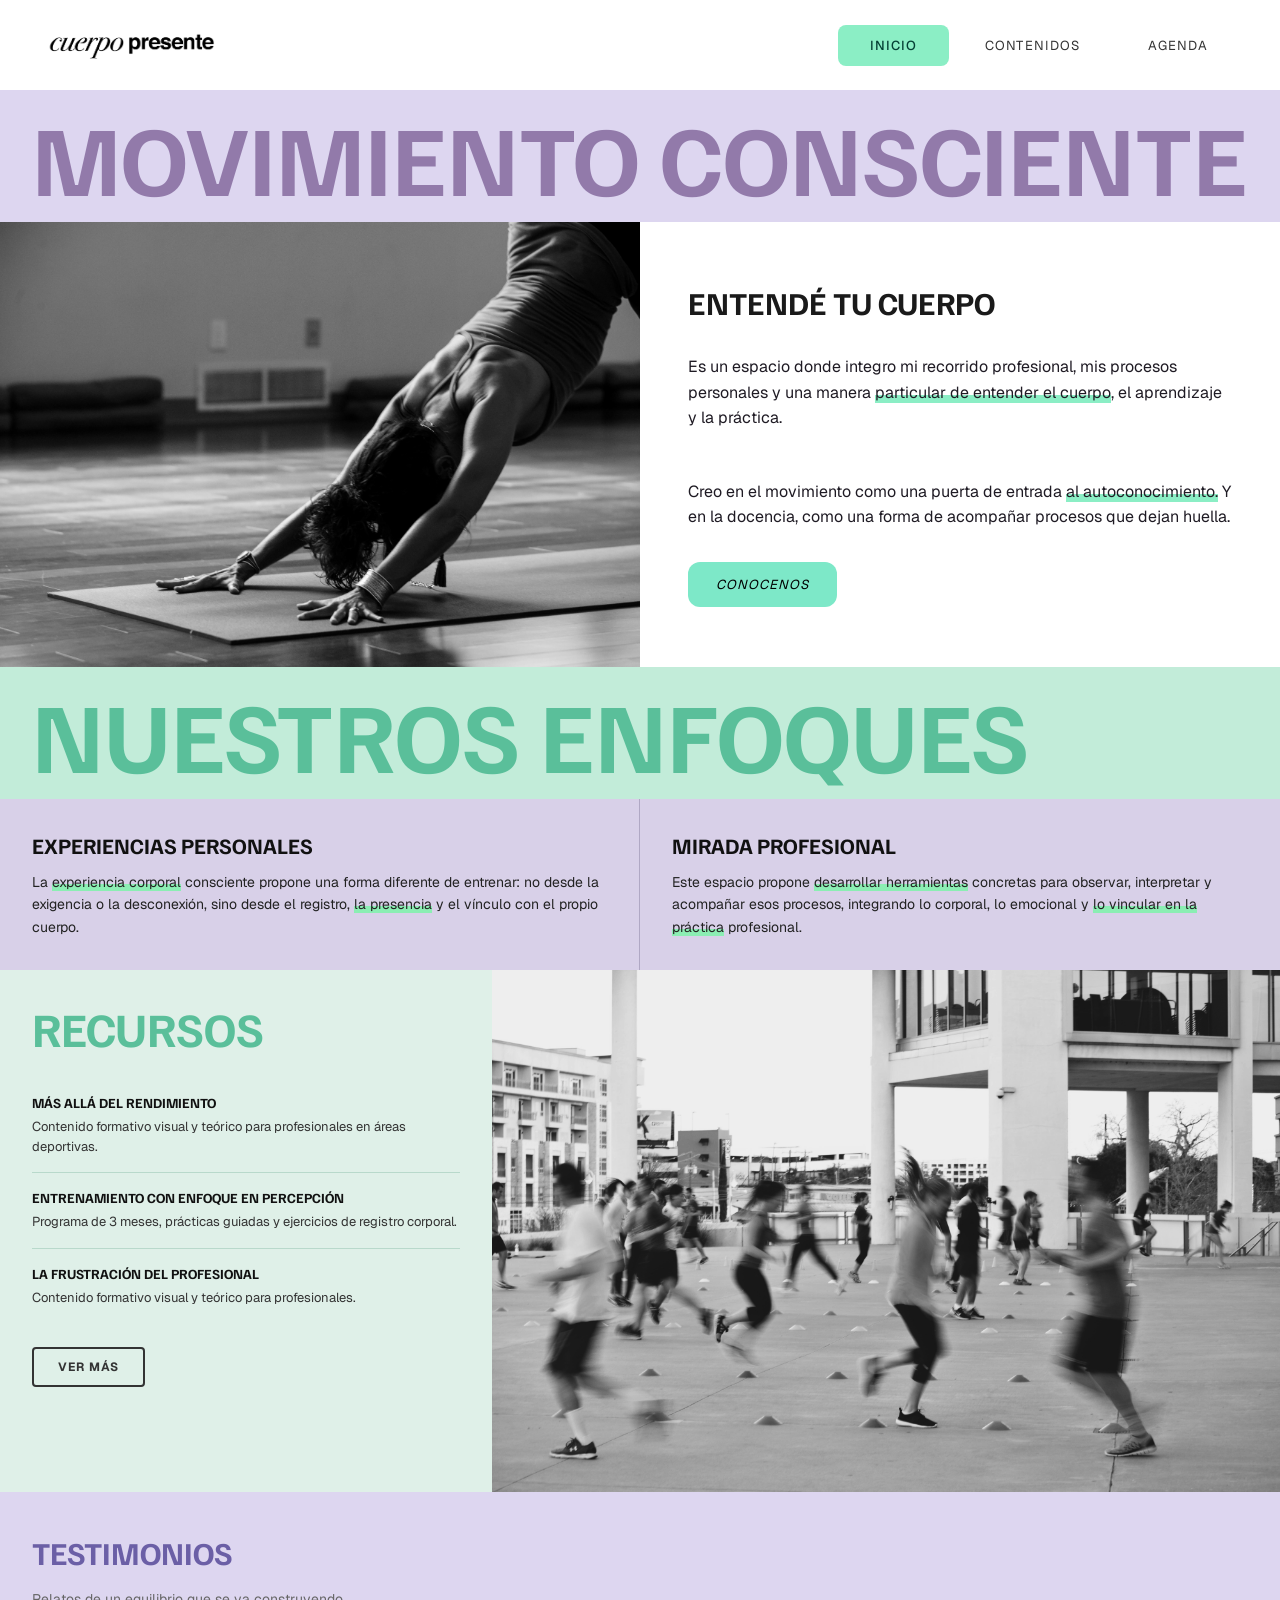
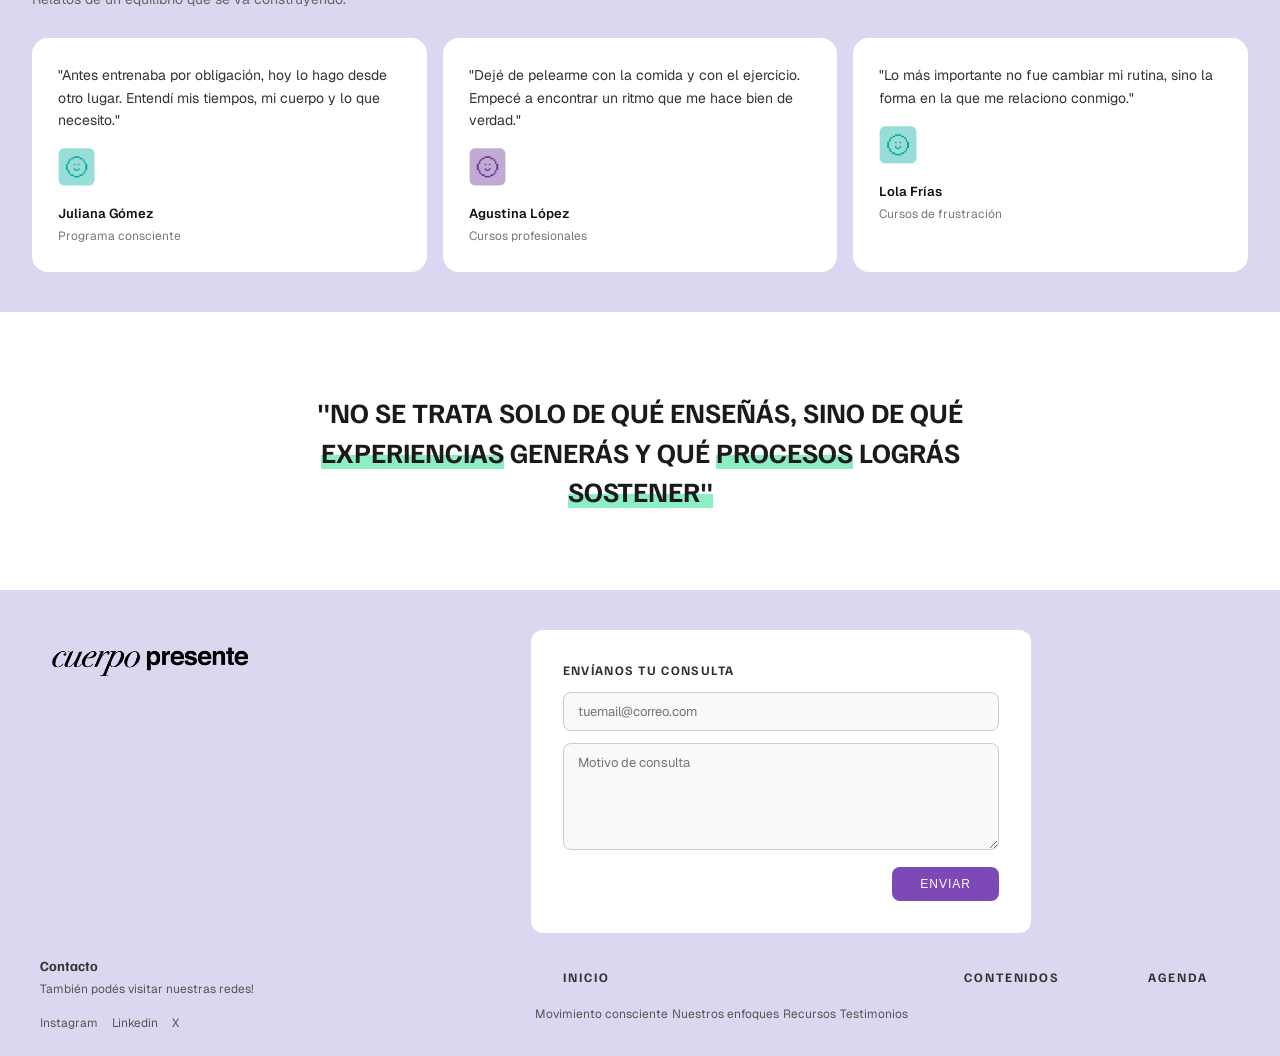
==== commit 739ac2ee: "Update navigation links in index.html" ====
--- a/index.html
+++ b/index.html
@@ -13,9 +13,9 @@
             </a>
             <nav>
                 <ul>
-                    <li><a href="index.html">Inicio</a></li>
+                    <li><a class="actual" href="index.html" aria-current="page">Inicio</a></li>
                     <li><a href="nosotros/indexnosotros.html">Contenidos</a></li>
-                    <li><a id="archivocarpeta" href="agenda/indexagenda.html">Agenda</a></li>
+                    <li><a href="agenda/indexagenda.html">Agenda</a></li>
                 </ul>
             </nav>
         </header>
--- a/estilos.css
+++ b/estilos.css
@@ -1,7 +1,9 @@
 /* fuentes */
 @import url('https://fonts.googleapis.com/css2?family=Familjen+Grotesk:ital,wght@0,400..700;1,400..700&family=Geist:wght@100..900&display=swap');
  
-/*ESTILOS BASE*/
+/* ============================================
+   ESTILOS BASE (se aplican a todas las pantallas)
+============================================ */
 * {
     box-sizing: border-box;
 }
@@ -60,7 +62,9 @@
     display: block;
 }
  
-/* HEADER mobile */
+/* ============================================
+   HEADER (mobile / base)
+============================================ */
 header {
     display: flex;
     align-items: center;
@@ -100,15 +104,16 @@
 nav ul li a:hover {
     color: #666;
 }
- 
-nav ul li a#archivocarpeta {
+ nav ul li a.actual {
     background-color: rgba(139, 238, 197, 1);
     border-radius: 8px;
     color: #054035;
     font-weight: 500;
 }
  
-/* HOME mobile*/
+/* ============================================
+   HOME (mobile / base)
+============================================ */
  
 /* Movimiento consciente */
 #movimiento h1 {
@@ -346,7 +351,9 @@
     box-shadow: inset 0 -0.5em 0 0 rgba(139, 238, 197, 1);
 }
  
-/* NOSOTROS mobile*/
+/* ============================================
+   NOSOTROS (mobile / base)
+============================================ */
  
 /* Título */
 #titulo {
@@ -560,35 +567,47 @@
     line-height: 1.6;
 }
  
+/* Listas y embeds dentro de los acordeones */
+.lecturas-list {
+    margin: 14px 0 0;
+    padding-left: 24px;
+    list-style: disc;
+}
+ 
+.lecturas-list li {
+    color: #333;
+    font-size: 14px;
+    margin-bottom: 6px;
+    font-family: "Geist", sans-serif;
+}
+ 
+.videos-list,
 .podcast-list {
     margin-top: 14px;
     display: flex;
     flex-direction: column;
-    gap: 10px;
-}
- 
-.podcast-item {
-    background: #f3eded;
+    gap: 12px;
+}
+ 
+.acordeones iframe {
+    width: 100%;
+    border: none;
     border-radius: 12px;
-    padding: 14px 16px;
-}
- 
-.podcast-item h4 {
-    font-size: 13px;
-    font-family: "Geist", sans-serif;
-    color: #111;
-    margin: 0 0 4px;
-    text-transform: none;
-    font-weight: 600;
-}
- 
-.podcast-meta {
-    font-size: 12px;
-    color: #777;
-    margin: 0;
-}
- 
-/* FOOTER mobile*/
+    display: block;
+}
+ 
+.videos-list iframe {
+    aspect-ratio: 16 / 9;
+    height: auto;
+}
+ 
+.spotify-embed {
+    height: 152px;
+}
+ 
+/* ============================================
+   FOOTER (mobile / base)
+============================================ */
 footer {
     background-color: #ddd6f0;
     padding: 32px 20px 20px;
@@ -724,7 +743,10 @@
     font-weight: 400;
 }
  
-/* ESTILOS DESKTOP */
+/* ============================================
+   ESTILOS DESKTOP (>= 760px)
+   Solo overrides — todo lo de arriba sigue valiendo
+============================================ */
 @media (min-width: 760px) {
  
     /* Header desktop */
@@ -966,10 +988,6 @@
  
     summary {
         font-size: 22px;
-    }
- 
-    .podcast-item h4 {
-        font-size: 14px;
     }
  
     /* Footer desktop */
@@ -1017,4 +1035,5 @@
         font-size: 13px;
         letter-spacing: 0.15em;
     }
-}+}
+ 
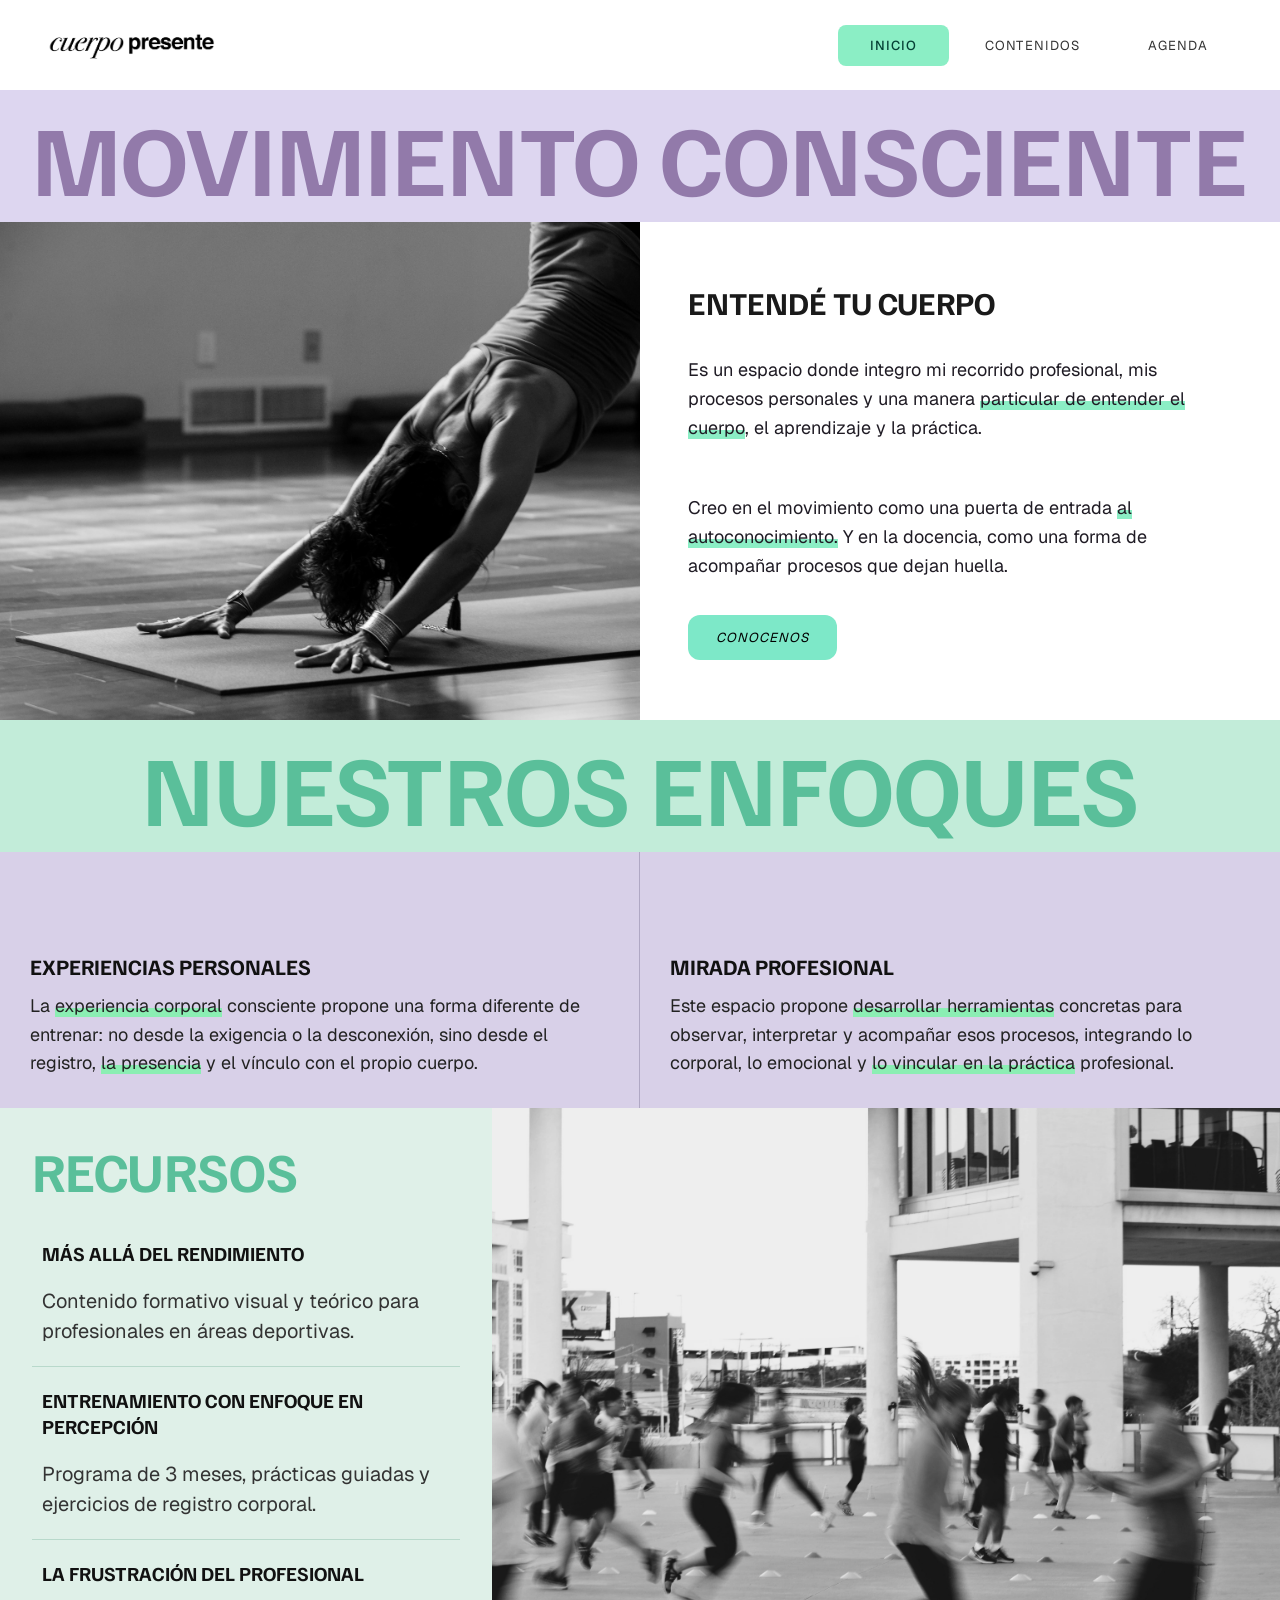
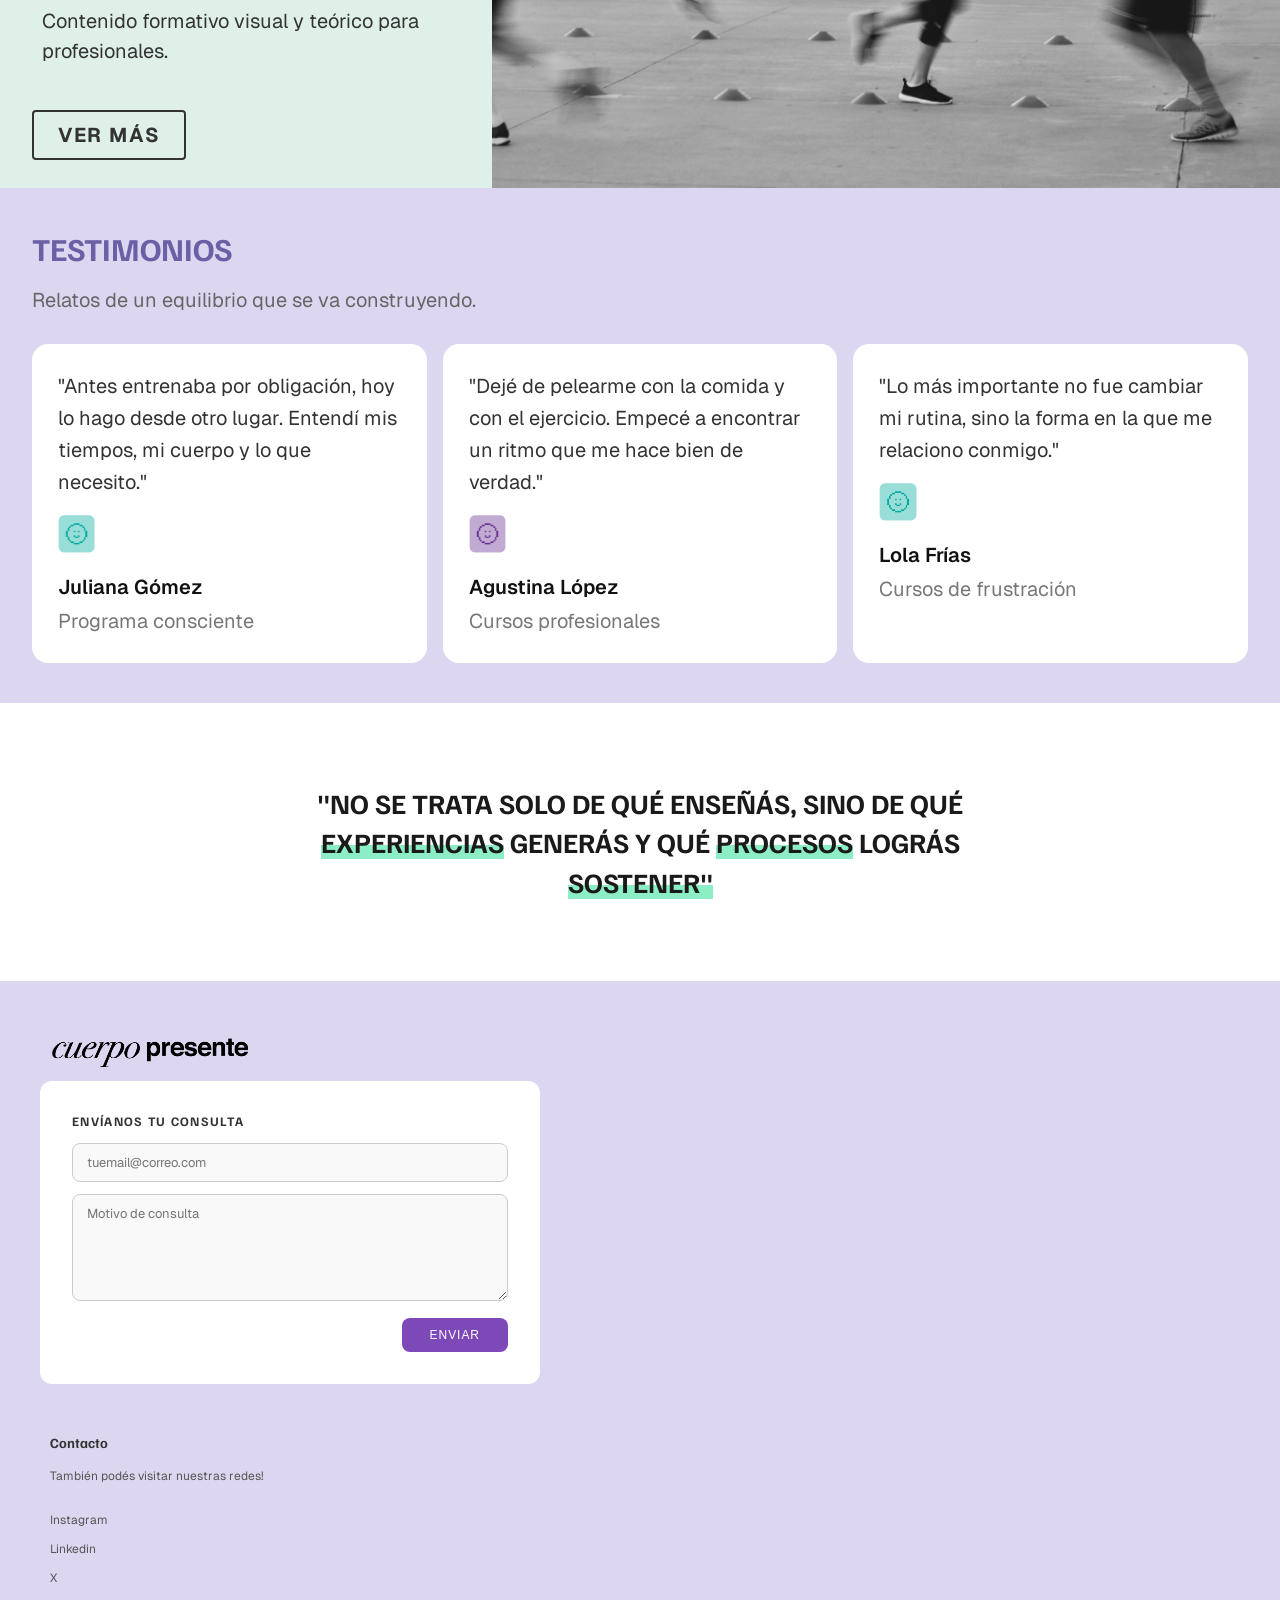
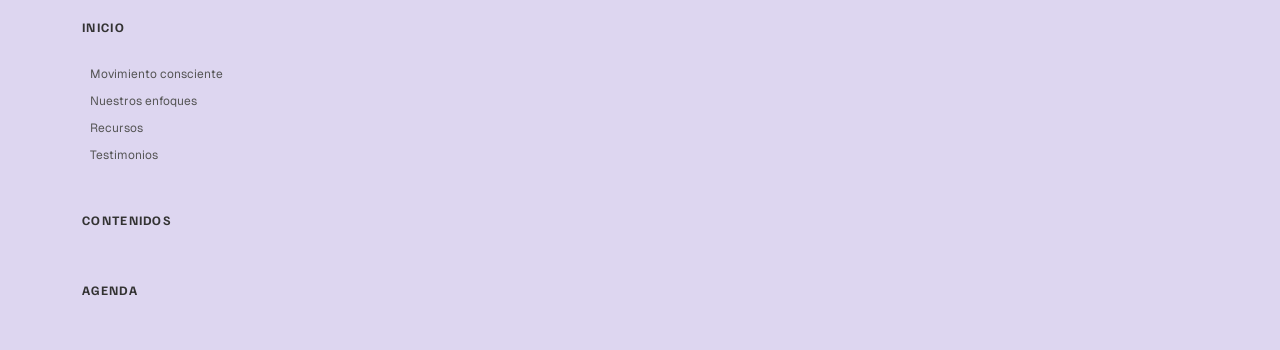
==== commit 1766e30b: "Update index.html" ====
--- a/index.html
+++ b/index.html
@@ -121,7 +121,7 @@
  
                 <button type="submit">Enviar</button>
             </form>
- 
+ <section id="foot">
             <section id="contacto-redes">
                 <h4>Contacto</h4>
                 <p>También podés visitar nuestras redes!</p>
@@ -147,6 +147,7 @@
                     <li><a href="agenda/indexagenda.html">Agenda</a></li>
                 </ul>
             </nav>
+ </section> 
         </footer>
     </body>
 </html>
--- a/estilos.css
+++ b/estilos.css
@@ -1,9 +1,7 @@
 /* fuentes */
 @import url('https://fonts.googleapis.com/css2?family=Familjen+Grotesk:ital,wght@0,400..700;1,400..700&family=Geist:wght@100..900&display=swap');
  
-/* ============================================
-   ESTILOS BASE (se aplican a todas las pantallas)
-============================================ */
+/* ESTILOS BASE */
 * {
     box-sizing: border-box;
 }
@@ -18,6 +16,7 @@
     color: rgb(31, 27, 36);
     font-family: "Geist", sans-serif;
     line-height: 1.6;
+     font-size: 18px
 }
  
 a {
@@ -62,9 +61,7 @@
     display: block;
 }
  
-/* ============================================
-   HEADER (mobile / base)
-============================================ */
+/* HEADER mobile*/
 header {
     display: flex;
     align-items: center;
@@ -111,19 +108,18 @@
     font-weight: 500;
 }
  
-/* ============================================
-   HOME (mobile / base)
-============================================ */
+/* HOME mobile */
  
 /* Movimiento consciente */
 #movimiento h1 {
     background-color: #ddd6f0;
     color: #927aaa;
-    font-size: 28px;
+    font-size: 55px;
     font-weight: 900;
     text-transform: uppercase;
     margin: 0;
     padding: 16px 20px;
+    text-align: center;
     line-height: 1;
 }
  
@@ -146,9 +142,13 @@
     justify-content: center;
     gap: 12px;
 }
+
+.mov-texto {
+    font-size:20;
+ }
  
 #movimiento h2 {
-    font-size: 18px;
+    font-size: 35px;
     font-weight: 900;
     text-transform: uppercase;
     margin: 0;
@@ -163,7 +163,7 @@
     display: inline-block;
     background-color: #7de8c8;
     color: #000;
-    font-size: 12px;
+    font-size: 20px;
     text-transform: uppercase;
     padding: 12px 24px;
     border-radius: 12px;
@@ -179,20 +179,22 @@
 #nuestros h2 {
     background-color: #c2ecd9;
     color: #5abf9a;
-    font-size: 32px;
+    font-size: 55px;
     font-weight: 900;
     text-transform: uppercase;
     margin: 0;
     padding: 14px 20px;
     line-height: 1;
+    text-align: center;
 }
  
 .enfoque {
     padding: 20px;
+ padding-top: 30px
 }
  
 .enfoque h3 {
-    font-size: 18px;
+    font-size: 35px;
     font-weight: 900;
     text-transform: uppercase;
     color: #111;
@@ -200,7 +202,7 @@
 }
  
 .enfoque p {
-    font-size: 14px;
+    font-size: 20px;
     color: #222;
     margin: 0;
     line-height: 1.6;
@@ -222,14 +224,14 @@
  
 #recursos h2 {
     color: #5abf9a;
-    font-size: 28px;
+    font-size: 55px;
     font-weight: 900;
     text-transform: uppercase;
     margin: 0 0 16px;
 }
  
 .recurso-item {
-    padding: 12px 0;
+    padding: 20px 10px;
     border-top: 1px solid #b8d9cb;
 }
  
@@ -240,13 +242,13 @@
 .recurso-item h3 {
     font-weight: 900;
     text-transform: uppercase;
-    font-size: 14px;
+    font-size: 35px;
     color: #111;
     margin: 0 0 6px;
 }
  
 .recurso-item p {
-    font-size: 13px;
+    font-size: 20px;
     color: #333;
     margin: 0;
     line-height: 1.5;
@@ -259,7 +261,7 @@
     border: 2px solid #333;
     color: #333;
     font-weight: bold;
-    font-size: 12px;
+    font-size: 20px;
     letter-spacing: 0.08em;
     text-transform: uppercase;
     margin-top: 20px;
@@ -284,7 +286,7 @@
 }
  
 #testimonios h2 {
-    font-size: 24px;
+    font-size: 55px;
     font-weight: 900;
     color: #6b5fa6;
     margin: 0;
@@ -294,7 +296,7 @@
 .testimonios-intro {
     color: #666;
     margin: 0 0 12px;
-    font-size: 14px;
+    font-size: 20px;
 }
  
 .testimonio {
@@ -304,7 +306,7 @@
 }
  
 .testimonio .cita {
-    font-size: 14px;
+    font-size: 20px;
     color: #333;
     margin: 0 0 16px;
 }
@@ -317,14 +319,14 @@
 }
  
 .testimonio .autor {
-    font-size: 13px;
+    font-size: 20px;
     color: #111;
     font-weight: 600;
     margin: 6px 0 0;
 }
  
 .testimonio .curso {
-    font-size: 12px;
+    font-size: 20px;
     color: #777;
     margin: 2px 0 0;
 }
@@ -337,7 +339,7 @@
 }
  
 #frase p {
-    font-size: 18px;
+    font-size: 50px;
     font-weight: 700;
     font-family: "Familjen Grotesk", sans-serif;
     color: #1a1a1a;
@@ -351,9 +353,7 @@
     box-shadow: inset 0 -0.5em 0 0 rgba(139, 238, 197, 1);
 }
  
-/* ============================================
-   NOSOTROS (mobile / base)
-============================================ */
+/* NOSOTROS mobile */
  
 /* Título */
 #titulo {
@@ -363,7 +363,7 @@
  
 #titulo h1 {
     color: rgba(222, 213, 232, 1);
-    font-size: 28px;
+    font-size: 55px;
     font-weight: 900;
     text-transform: uppercase;
     margin: 0;
@@ -387,7 +387,7 @@
 #intro h2 {
     color: #927aaa;
     text-transform: uppercase;
-    font-size: 20px;
+    font-size: 35px;
     font-weight: 900;
     margin: 0;
 }
@@ -397,12 +397,12 @@
     text-transform: uppercase;
     font-style: italic;
     font-weight: 400;
-    font-size: 14px;
+    font-size: 35px;
     margin: 0 0 12px;
 }
  
 #intro p {
-    font-size: 13px;
+    font-size: 20px;
     color: #333;
     line-height: 1.6;
     margin: 0;
@@ -423,7 +423,7 @@
 }
  
 #frasemovimiento p {
-    font-size: 16px;
+    font-size: 50px;
     font-weight: 700;
     font-family: "Familjen Grotesk", sans-serif;
     color: #1a1a1a;
@@ -437,7 +437,7 @@
 #formacion h2 {
     background-color: rgba(146, 202, 183, 1);
     color: rgba(198, 234, 222, 1);
-    font-size: 28px;
+    font-size: 55px;
     font-weight: 900;
     text-transform: uppercase;
     margin: 0;
@@ -462,7 +462,7 @@
     left: 16px;
     right: 16px;
     color: #fff;
-    font-size: 13px;
+    font-size: 20px;
     font-family: "Geist", sans-serif;
     font-weight: 500;
     text-transform: uppercase;
@@ -486,13 +486,13 @@
 .formacion-cols h3 {
     text-transform: uppercase;
     color: #111;
+    font-size: 35px;
+    font-weight: 900;
+    margin: 0 0 12px;
+}
+ 
+.formacion-cols p {
     font-size: 18px;
-    font-weight: 900;
-    margin: 0 0 12px;
-}
- 
-.formacion-cols p {
-    font-size: 13px;
     color: #222;
     margin: 0 0 10px;
     line-height: 1.6;
@@ -502,7 +502,7 @@
 #contenidos h2 {
     background-color: #ddd6f0;
     color: #927aaa;
-    font-size: 28px;
+    font-size: 55px;
     font-weight: 900;
     text-transform: uppercase;
     margin: 0;
@@ -532,55 +532,20 @@
     padding: 16px 0;
 }
  
-summary {
-    font-family: "Familjen Grotesk", sans-serif;
-    font-size: 16px;
-    font-weight: 700;
-    color: #333;
-    cursor: pointer;
-    list-style: none;
-    display: flex;
-    justify-content: space-between;
-    align-items: center;
-    text-transform: none;
-}
- 
-summary::-webkit-details-marker {
-    display: none;
-}
- 
-summary::after {
-    content: "⌄";
-    font-size: 18px;
-    color: #999;
-    transition: transform 0.2s;
-}
- 
-details[open] summary::after {
-    transform: rotate(180deg);
-}
- 
-details > p {
-    font-size: 13px;
-    color: #555;
-    margin: 12px 0 0;
-    line-height: 1.6;
-}
- 
 /* Listas y embeds dentro de los acordeones */
 .lecturas-list {
     margin: 14px 0 0;
     padding-left: 24px;
     list-style: disc;
 }
- 
+
 .lecturas-list li {
     color: #333;
-    font-size: 14px;
+    font-size: 18px;
     margin-bottom: 6px;
     font-family: "Geist", sans-serif;
 }
- 
+
 .videos-list,
 .podcast-list {
     margin-top: 14px;
@@ -588,26 +553,45 @@
     flex-direction: column;
     gap: 12px;
 }
- 
+
 .acordeones iframe {
     width: 100%;
     border: none;
     border-radius: 12px;
     display: block;
 }
- 
+
 .videos-list iframe {
     aspect-ratio: 16 / 9;
     height: auto;
 }
- 
+
 .spotify-embed {
     height: 152px;
 }
- 
-/* ============================================
-   FOOTER (mobile / base)
-============================================ */
+
+/* Secciones estáticas */
+.acordeon-section {
+    border-bottom: 1px solid #ddd;
+    padding: 16px 0;
+}
+
+.acordeon-titulo {
+    font-family: "Familjen Grotesk", sans-serif;
+    font-size: 35px;
+    font-weight: 700;
+    color: #333;
+    margin: 0 0 12px;
+}
+
+.acordeon-section > p {
+    font-size: 13px;
+    color: #555;
+    margin: 12px 0 0;
+    line-height: 1.6;
+}
+ 
+/* FOOTER mobile */
 footer {
     background-color: #ddd6f0;
     padding: 32px 20px 20px;
@@ -729,8 +713,11 @@
 }
  
 #footer > ul > li > ul {
-    padding: 0 0 0 4px;
-    margin: 0;
+   display: flex;
+flex-direction: column;
+margin-bottom: 0;
+padding: 10px;
+gap: 10px;
 }
  
 #footer > ul > li > ul > li > a {
@@ -743,11 +730,12 @@
     font-weight: 400;
 }
  
-/* ============================================
-   ESTILOS DESKTOP (>= 760px)
-   Solo overrides — todo lo de arriba sigue valiendo
-============================================ */
+/* ESTILOS DESKTOP */
 @media (min-width: 760px) {
+
+ p{ 
+  font-size:18px;
+ }
  
     /* Header desktop */
     header {
@@ -807,8 +795,14 @@
     }
  
     .enfoque {
-        padding: 32px;
-    }
+        padding: 32px 10px;
+     padding-top:20px;
+     padding: 30px;
+padding-top: 100px;
+    }
+ .enfoque p {
+  font-size: 18px;
+ }
  
     .enfoque:first-of-type {
         border-right: 1px solid #b0a8c4;
@@ -828,13 +822,13 @@
         padding: 28px 32px;
     }
  
-    #recursos h2 {
-        font-size: 48px;
+    #recursos h3 {
+        font-size: 20px;
         margin-bottom: 20px;
     }
  
     .recurso-item {
-        padding: 16px 0;
+        padding: 20px 10px;
     }
  
     #recursos a {
@@ -897,10 +891,11 @@
  
     #intro {
         flex: 1;
-        padding: 48px 40px;
-        gap: 12px;
-        justify-content: flex-start;
-    }
+       gap: 12px;
+       justify-content: flex-end;
+       margin: 30px;
+}
+    
  
     #intro h2 {
         font-size: 32px;
@@ -912,13 +907,15 @@
     }
  
     #intro p {
-        font-size: 14px;
+        font-size: 18px;
     }
  
     #entende img {
         flex: 1;
         height: auto;
         min-height: 400px;
+     max-width:60%;
+     object-fit: cover;
     }
  
     /* Nosotros - Frase movimiento desktop */
@@ -994,46 +991,57 @@
     footer {
         padding: 40px 40px 24px;
         display: grid;
-        grid-template-columns: 1fr 1fr;
-        grid-template-areas:
-            "logo  form"
-            "redes nav"
-            "redes nav";
+        grid-template-columns: 1fr 1fr
         gap: 24px 40px;
     }
  
     footer > a {
-        grid-area: logo;
+       
         margin-bottom: 0;
     }
  
     footer form {
-        grid-area: form;
+       
         max-width: 500px;
         margin: 0;
         padding: 32px;
     }
  
     #contacto-redes {
-        grid-area: redes;
-        margin-bottom: 0;
-    }
- 
+       display: flex;
+flex-direction: column;
+margin-bottom: 0;
+padding: 10px;
+gap: 10px;
+     margin-top:40px;
+    }
+ #contacto-redes > ul {
+display: flex;
+gap: 8px;
+flex-direction: column;
+}
+ }
     #footer {
-        grid-area: nav;
+    
         border-top: none;
         padding-top: 0;
     }
  
     #footer > ul {
-        display: grid;
-        grid-template-columns: 1fr 1fr 1fr;
+        display: flex;
+    flex-direction:column;
         gap: 24px;
-    }
- 
-    #footer > ul > li > a {
+     margin:10px;
+     
+    }
+ 
+    #footer > ul > li > ul {
         font-size: 13px;
         letter-spacing: 0.15em;
-    }
-}
- 
+     display:flex;
+     flex-direction:column;
+     gap:5px;
+     margin-left:30px;
+    }
+
+  }
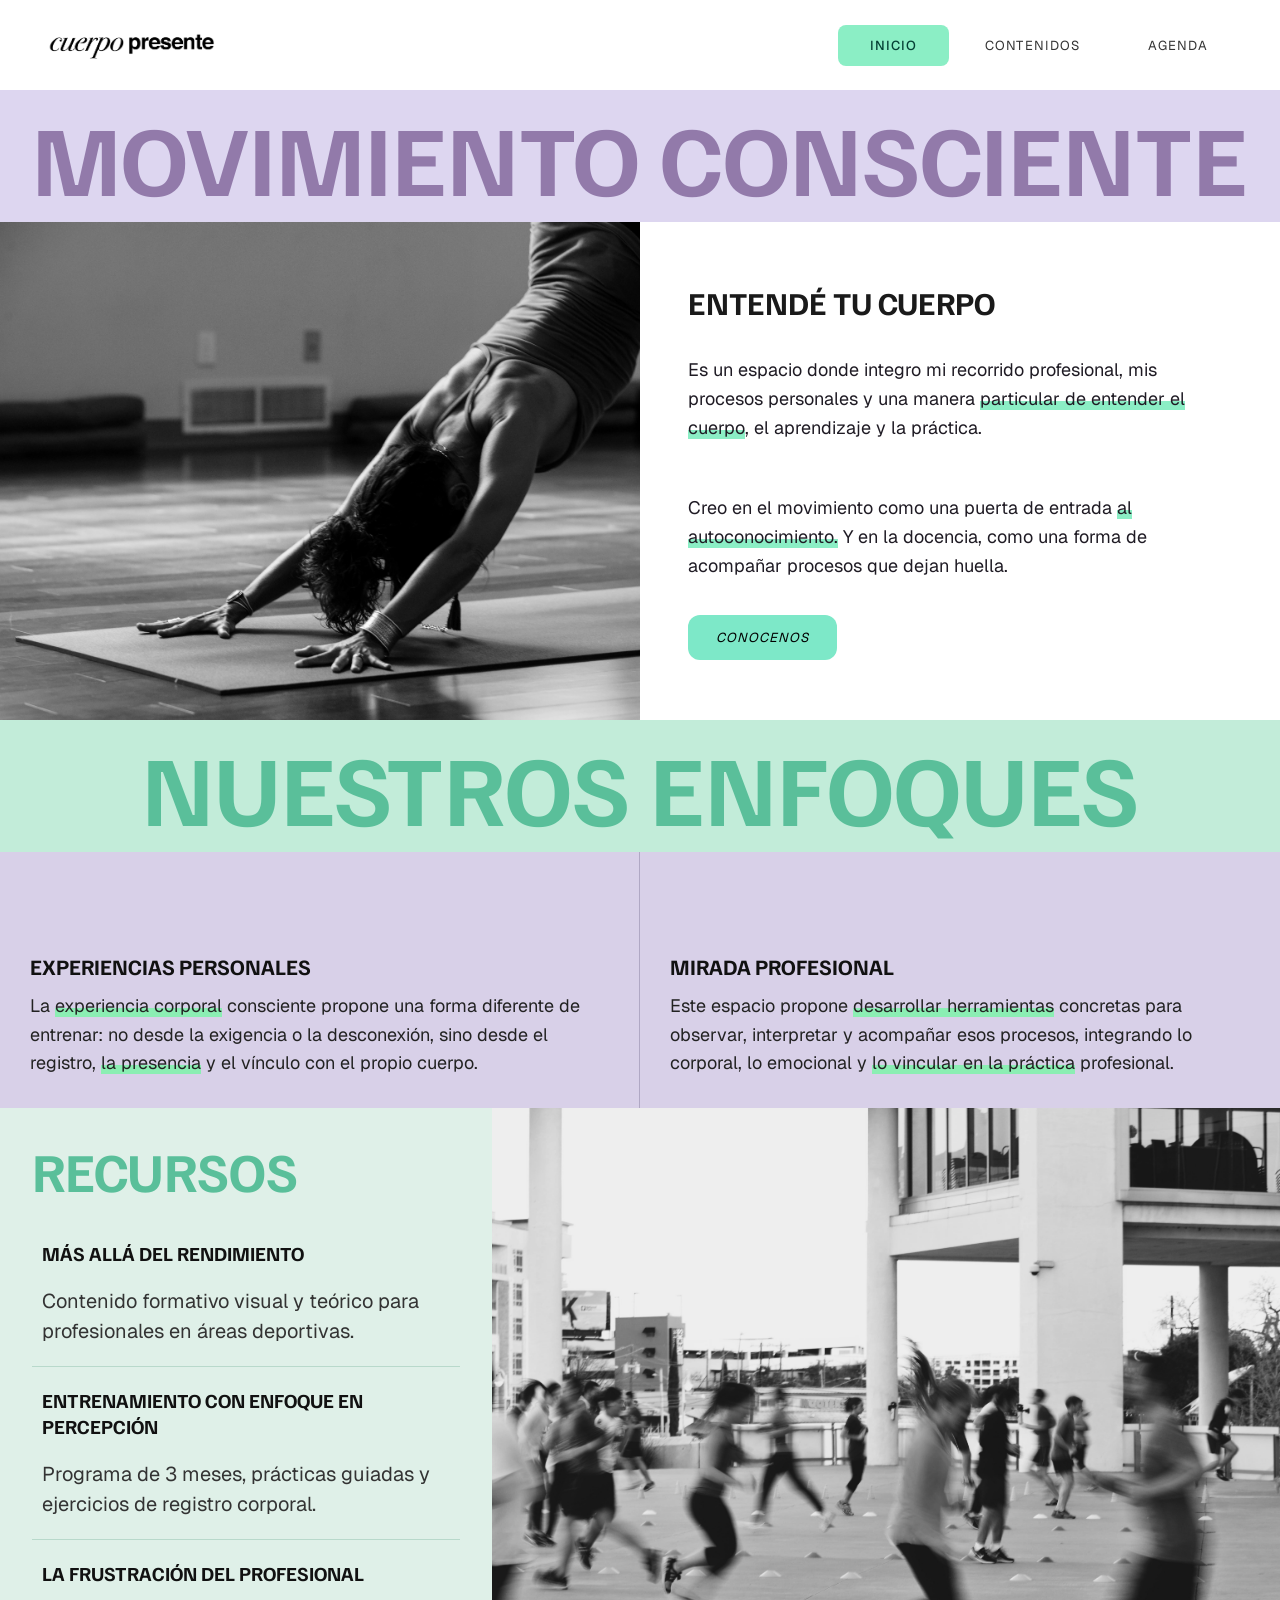
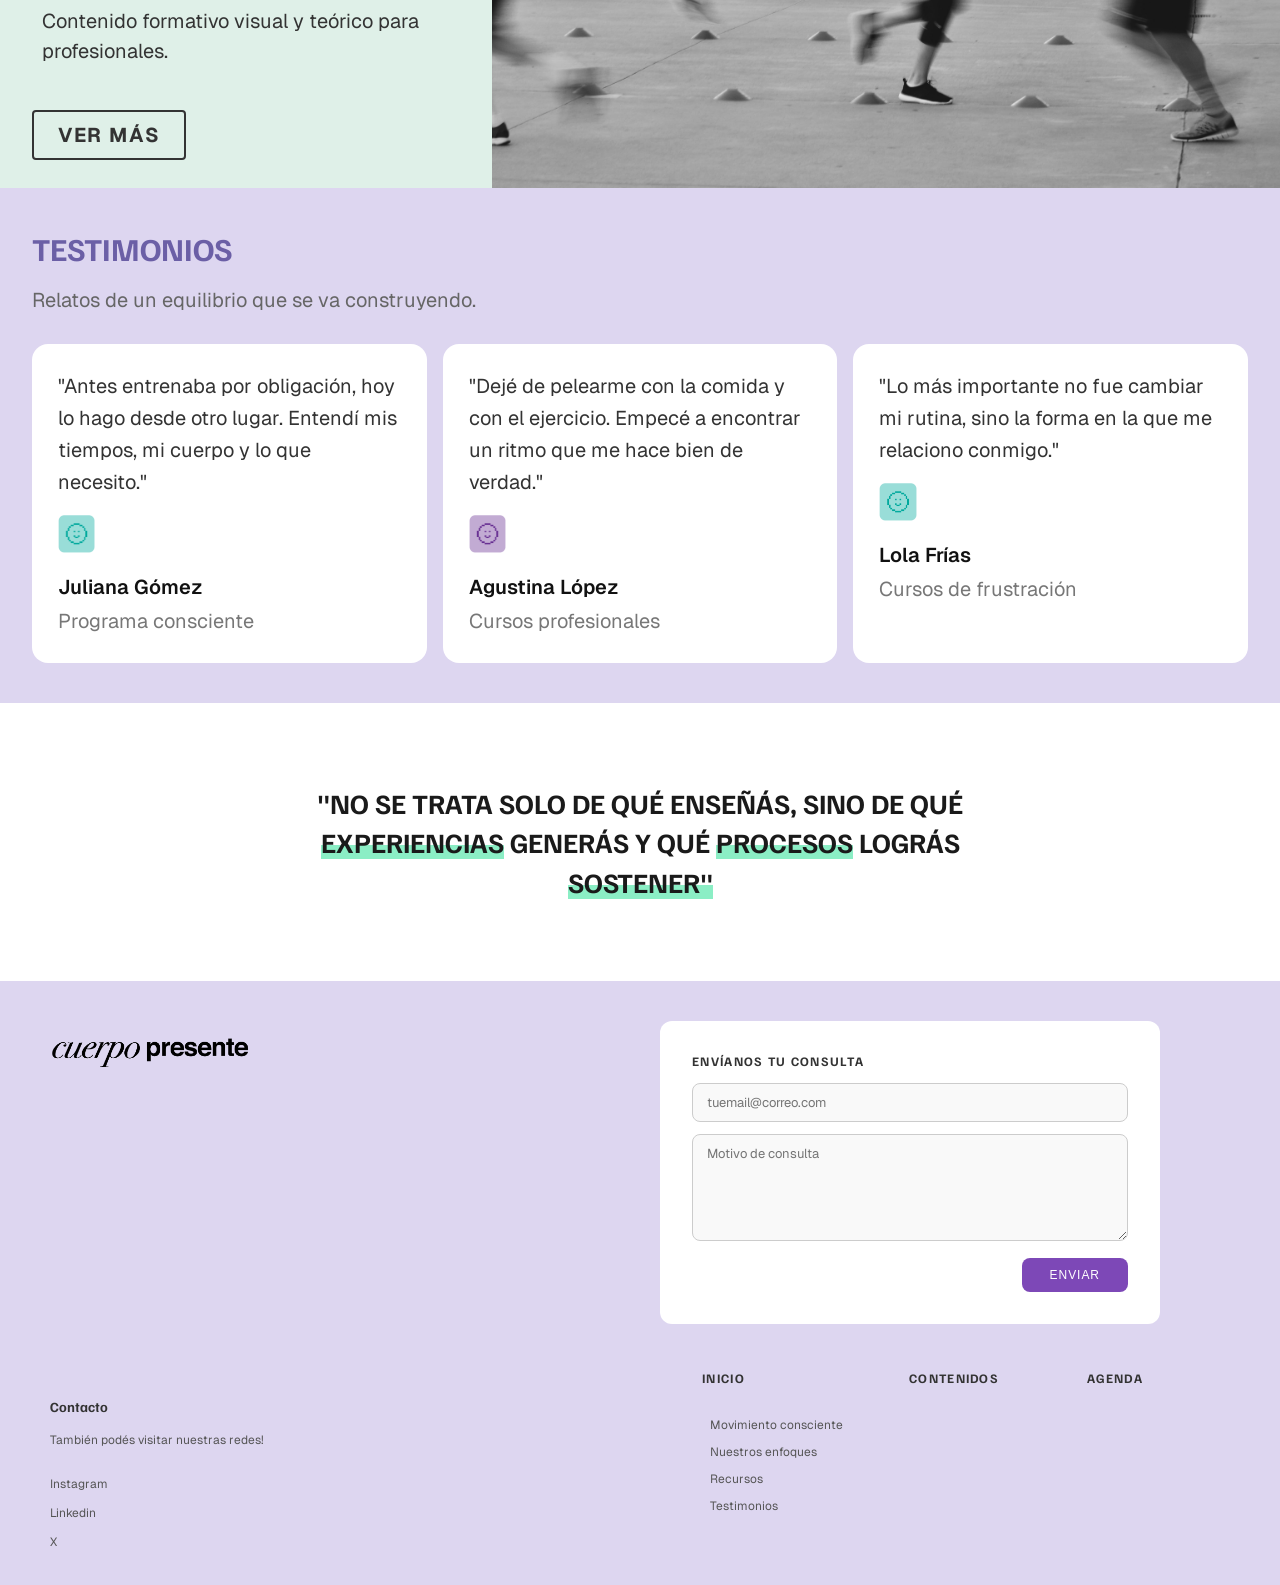
==== commit cd883413: "Update index.html" ====
--- a/index.html
+++ b/index.html
@@ -121,7 +121,7 @@
  
                 <button type="submit">Enviar</button>
             </form>
- <section id="foot">
+ 
             <section id="contacto-redes">
                 <h4>Contacto</h4>
                 <p>También podés visitar nuestras redes!</p>
--- a/estilos.css
+++ b/estilos.css
@@ -730,6 +730,216 @@
     font-weight: 400;
 }
  
+/* ── AGENDA mobile ── */
+ 
+/* Título nuestros programas */
+#programas h2 {
+    background-color: #c2ecd9;
+    color: #5abf9a;
+    font-size: 55px;
+    font-weight: 900;
+    text-transform: uppercase;
+    margin: 0;
+    padding: 14px 20px;
+    line-height: 1;
+}
+ 
+/* Cards de programas */
+.programas-cards {
+    display: flex;
+    flex-direction: column;
+}
+ 
+.programa-card {
+    padding: 24px 20px;
+    background: #fff;
+    border-bottom: 1px solid #b8d9cb;
+}
+ 
+.programa-card:last-child {
+    border-bottom: none;
+}
+ 
+.programa-card h3 {
+    font-size: 35px;
+    font-weight: 900;
+    text-transform: uppercase;
+    color: #111;
+    margin: 0 0 12px;
+}
+ 
+.programa-card p {
+    font-size: 20px;
+    color: #333;
+    margin: 0 0 16px;
+    line-height: 1.6;
+}
+ 
+.programa-card a {
+    display: inline-block;
+    background-color: #7de8c8;
+    color: #054035;
+    font-size: 13px;
+    text-transform: uppercase;
+    padding: 10px 22px;
+    border-radius: 10px;
+    letter-spacing: 0.08em;
+    font-family: "Familjen Grotesk", sans-serif;
+    font-weight: 700;
+}
+ 
+/* Imagen agenda */
+#agendaimagen {
+    width: 100%;
+    height: 260px;
+    object-fit: cover;
+    filter: grayscale(100%);
+    display: block;
+}
+ 
+/* Test de programas */
+#test {
+    background-color: #dff0e8;
+    padding: 28px 20px;
+}
+ 
+#test h5 {
+    font-size: 11px;
+    font-weight: 700;
+    text-transform: uppercase;
+    letter-spacing: 0.12em;
+    color: #5abf9a;
+    margin: 0 0 14px;
+    font-family: "Familjen Grotesk", sans-serif;
+}
+ 
+#pregunta {
+    font-size: 22px;
+    font-family: "Familjen Grotesk", sans-serif;
+    font-weight: 700;
+    color: #1a1a1a;
+    margin: 0 0 18px;
+    line-height: 1.3;
+}
+ 
+#opciones ul {
+    display: flex;
+    flex-direction: column;
+    gap: 10px;
+    margin: 0 0 20px;
+    list-style: none;
+    padding: 0;
+}
+ 
+#opciones ul li {
+    background: #fff;
+    border-radius: 10px;
+    padding: 14px 16px;
+    font-size: 16px;
+    color: #333;
+    cursor: pointer;
+    border: 2px solid transparent;
+    font-family: "Geist", sans-serif;
+    transition: border-color 0.15s;
+}
+ 
+#opciones ul li:hover {
+    border-color: #7de8c8;
+}
+ 
+#btn {
+    background-color: #7de8c8;
+    color: #054035;
+    border: none;
+    border-radius: 10px;
+    padding: 12px 28px;
+    font-size: 13px;
+    text-transform: uppercase;
+    letter-spacing: 0.08em;
+    cursor: pointer;
+    font-family: "Familjen Grotesk", sans-serif;
+    font-weight: 700;
+    display: block;
+}
+ 
+/* Anotate */
+#anotate {
+    background-color: #ddd6f0;
+    padding: 28px 20px;
+}
+ 
+#anotate h2 {
+    color: #5abf9a;
+    font-size: 55px;
+    font-weight: 900;
+    text-transform: uppercase;
+    margin: 0 0 6px;
+    line-height: 1;
+    font-family: "Familjen Grotesk", sans-serif;
+}
+ 
+#anotate h4 {
+    font-size: 16px;
+    color: #666;
+    margin: 0 0 22px;
+    font-weight: 400;
+    font-family: "Geist", sans-serif;
+}
+ 
+#anotate iframe {
+    width: 100%;
+    border: none;
+    border-radius: 12px;
+    display: block;
+}
+ 
+/* Galería */
+#galeria {
+    padding: 24px 20px;
+    background: #fff;
+}
+ 
+#galeria h2 {
+    color: #927aaa;
+    font-size: 55px;
+    font-weight: 900;
+    text-transform: uppercase;
+    margin: 0 0 4px;
+    line-height: 1;
+    font-family: "Familjen Grotesk", sans-serif;
+}
+ 
+#galeria h4 {
+    font-size: 16px;
+    color: #666;
+    margin: 0 0 16px;
+    font-weight: 400;
+    font-family: "Geist", sans-serif;
+}
+ 
+.galeria-grid {
+    display: grid;
+    grid-template-columns: repeat(3, 1fr);
+    gap: 8px;
+    padding: 0;
+    margin: 0;
+    list-style: none;
+}
+ 
+.galeria-grid li {
+    overflow: hidden;
+    border-radius: 6px;
+}
+ 
+.galeria-grid li img {
+    width: 100%;
+    height: 110px;
+    object-fit: cover;
+    filter: grayscale(100%);
+    display: block;
+}
+ 
+
 /* ESTILOS DESKTOP */
 @media (min-width: 760px) {
 
@@ -986,12 +1196,96 @@
     summary {
         font-size: 22px;
     }
- 
+ /* ── AGENDA desktop  ── */
+    /* Programas desktop */
+    #programas h2 {
+        font-size: 100px;
+        padding: 16px 32px;
+    }
+ 
+    .programas-cards {
+        display: grid;
+        grid-template-columns: 1fr 1fr;
+    }
+ 
+    .programa-card {
+        padding: 40px 32px;
+        border-bottom: none;
+    }
+ 
+    .programa-card:first-child {
+        border-right: 1px solid #b8d9cb;
+    }
+ 
+    .programa-card h3 {
+        font-size: 22px;
+    }
+ 
+    .programa-card p {
+        font-size: 18px;
+    }
+ 
+    /* Imagen agenda desktop */
+    #agendaimagen {
+        height: 420px;
+    }
+ 
+    /* Test desktop */
+    #test {
+        padding: 48px 40px;
+    }
+ 
+    #pregunta {
+        font-size: 28px;
+        max-width: 640px;
+    }
+ 
+    #opciones ul li {
+        font-size: 18px;
+        padding: 16px 20px;
+    }
+ 
+    /* Anotate desktop */
+    #anotate {
+        padding: 48px 40px;
+    }
+ 
+    #anotate h2 {
+        font-size: 100px;
+    }
+ 
+    #anotate h4 {
+        font-size: 18px;
+    }
+ 
+    #anotate iframe {
+        max-width: 700px;
+    }
+ 
+    /* Galería desktop */
+    #galeria {
+        padding: 40px 40px;
+    }
+ 
+    #galeria h2 {
+        font-size: 100px;
+    }
+ 
+    .galeria-grid {
+        grid-template-columns: repeat(4, 1fr);
+        gap: 12px;
+    }
+ 
+    .galeria-grid li img {
+        height: 160px;
+    }
+ 
+
     /* Footer desktop */
     footer {
         padding: 40px 40px 24px;
         display: grid;
-        grid-template-columns: 1fr 1fr
+        grid-template-columns: 1fr 1fr;
         gap: 24px 40px;
     }
  
@@ -1020,7 +1314,7 @@
 gap: 8px;
 flex-direction: column;
 }
- }
+ 
     #footer {
     
         border-top: none;
@@ -1029,9 +1323,10 @@
  
     #footer > ul {
         display: flex;
-    flex-direction:column;
+    flex-direction:row;
         gap: 24px;
      margin:10px;
+		margin-right: 50px;
      
     }
  
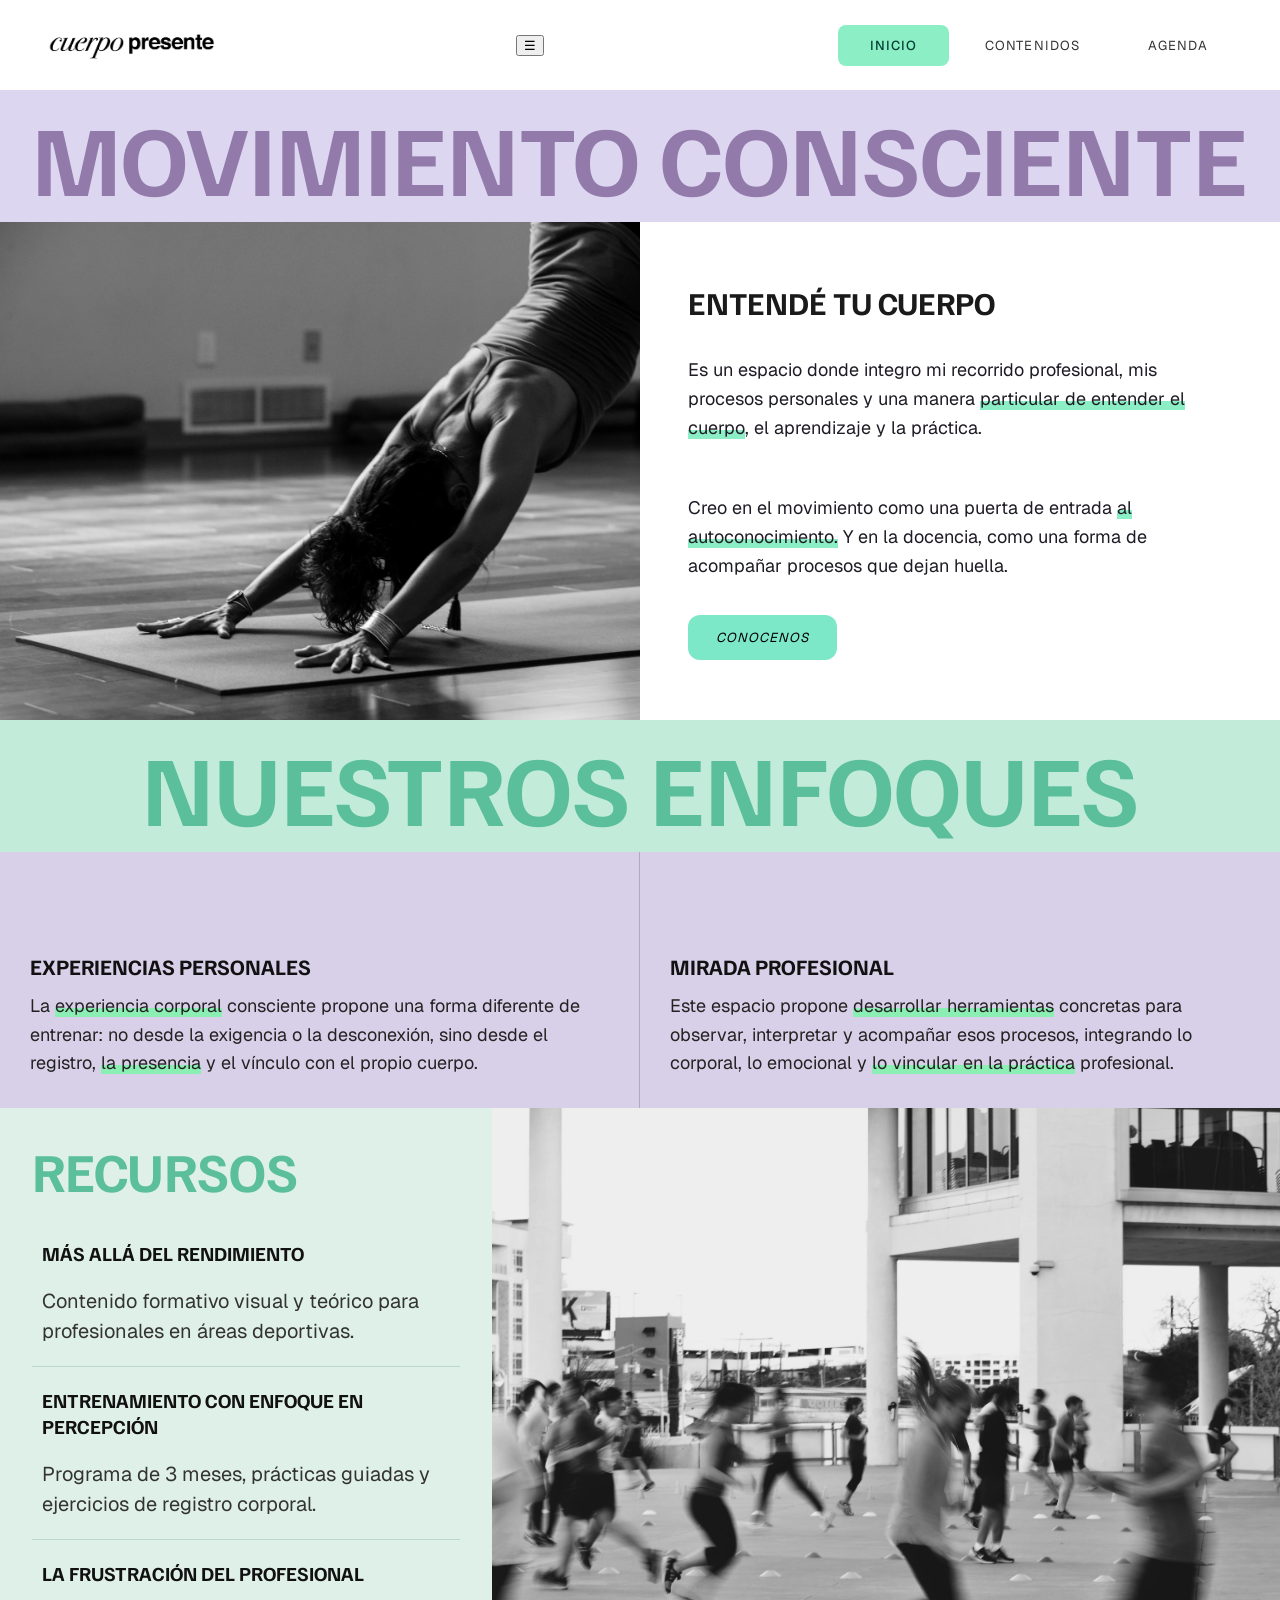
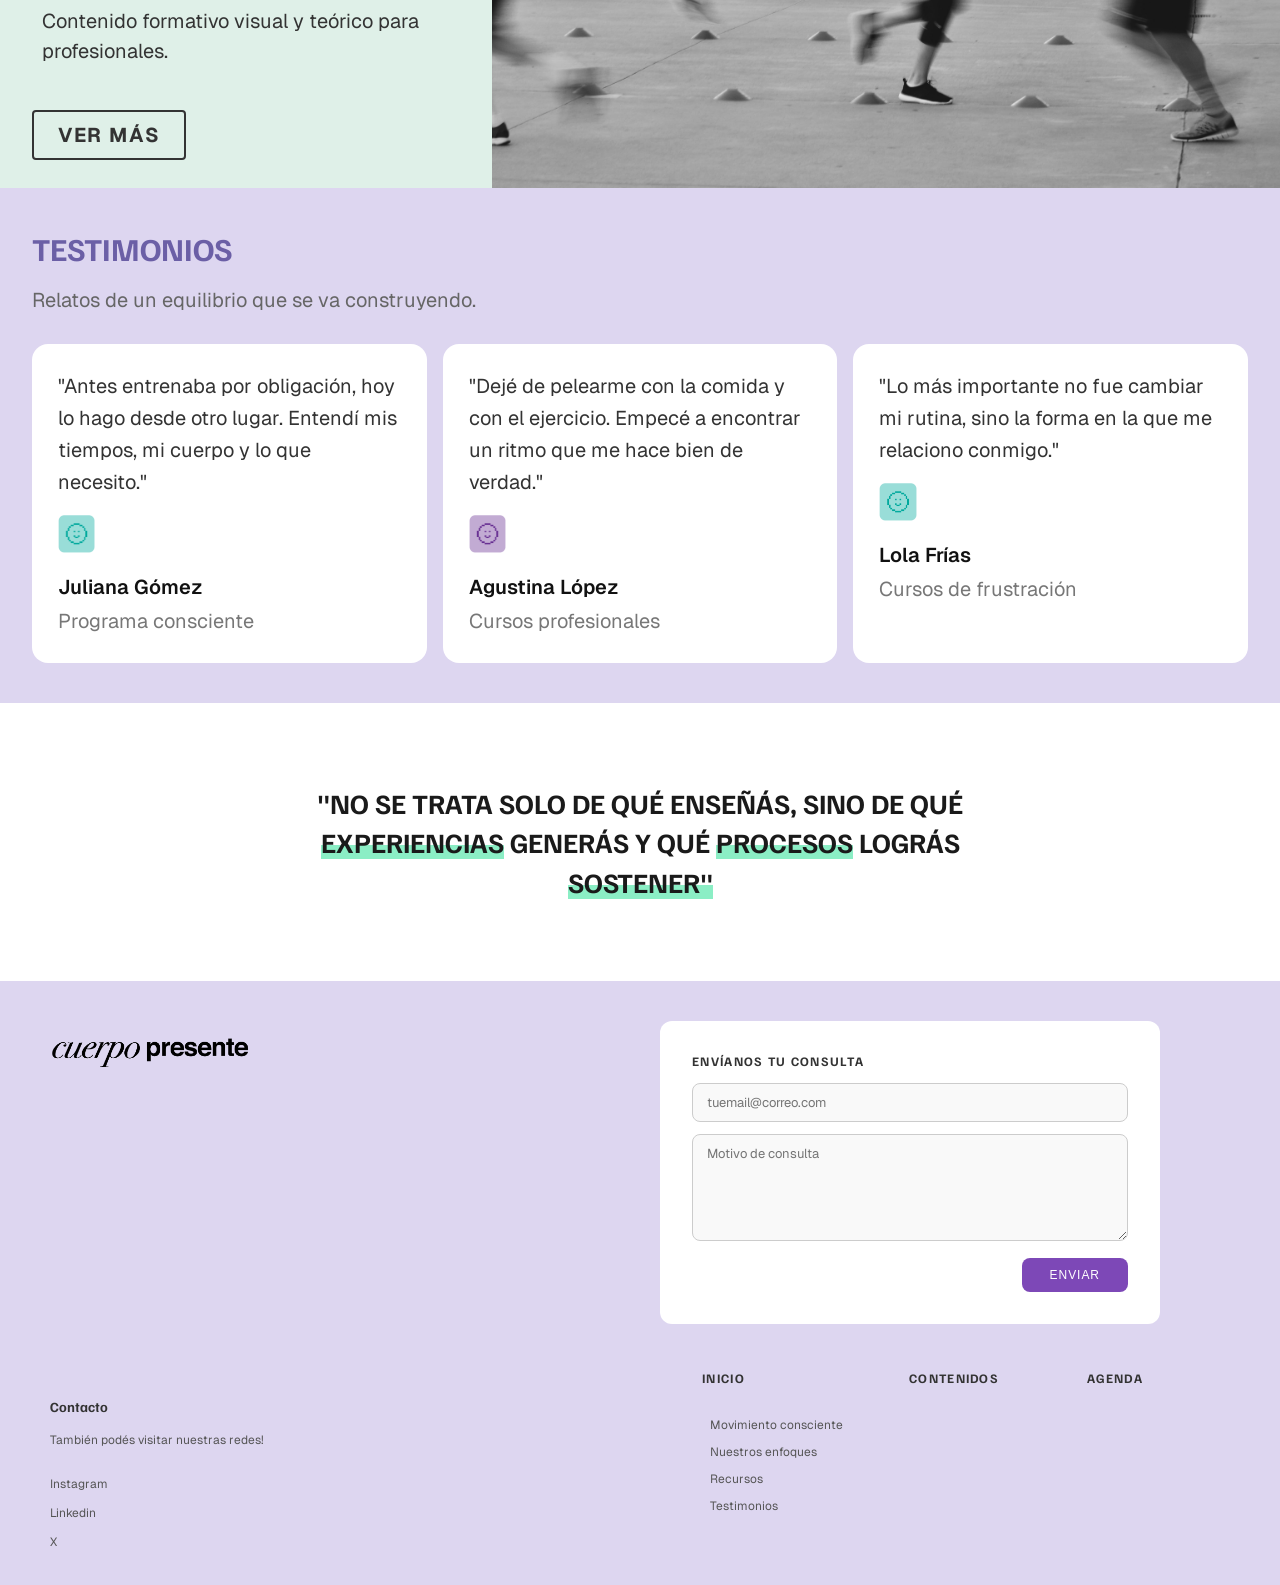
==== commit 1765291e: "Update index.html" ====
--- a/index.html
+++ b/index.html
@@ -11,6 +11,12 @@
             <a id="logo" href="index.html">
                 <img src="img/logocuerpo-01.png" alt="logo cuerpo presente">
             </a>
+
+
+    <button class="menu-toggle" id="menu-toggle">
+        ☰
+    </button>
+            
             <nav>
                 <ul>
                     <li><a class="actual" href="index.html" aria-current="page">Inicio</a></li>
--- a/estilos.css
+++ b/estilos.css
@@ -837,14 +837,8 @@
     padding: 14px 16px;
     font-size: 16px;
     color: #333;
-    cursor: pointer;
-    border: 2px solid transparent;
     font-family: "Geist", sans-serif;
-    transition: border-color 0.15s;
-}
- 
-#opciones ul li:hover {
-    border-color: #7de8c8;
+    line-height: 1.4;
 }
  
 #btn {
@@ -869,7 +863,7 @@
 }
  
 #anotate h2 {
-    color: #5abf9a;
+    color: #927aaa;
     font-size: 55px;
     font-weight: 900;
     text-transform: uppercase;
@@ -938,10 +932,14 @@
     filter: grayscale(100%);
     display: block;
 }
- 
+ @media (min-width: 500px) {
+    h1,h2,h3 { 
+        font-size: 70px;
+    }
+ }
 
 /* ESTILOS DESKTOP */
-@media (min-width: 760px) {
+@media (min-width: 960px) {
 
  p{ 
   font-size:18px;
@@ -1231,7 +1229,7 @@
     }
  
     /* Test desktop */
-    #test {
+   #test {
         padding: 48px 40px;
     }
  
@@ -1245,6 +1243,23 @@
         padding: 16px 20px;
     }
  
+    /* Anotate desktop */
+    #anotate {
+        padding: 48px 40px;
+		color: #927aaa;
+    }
+ 
+    #anotate h2 {
+        font-size: 100px;
+    }
+ 
+    #anotate h4 {
+        font-size: 18px;
+    }
+ #anotate iframe {
+        max-width: 1000px;
+        align-content: center;
+    }
     /* Anotate desktop */
     #anotate {
         padding: 48px 40px;
